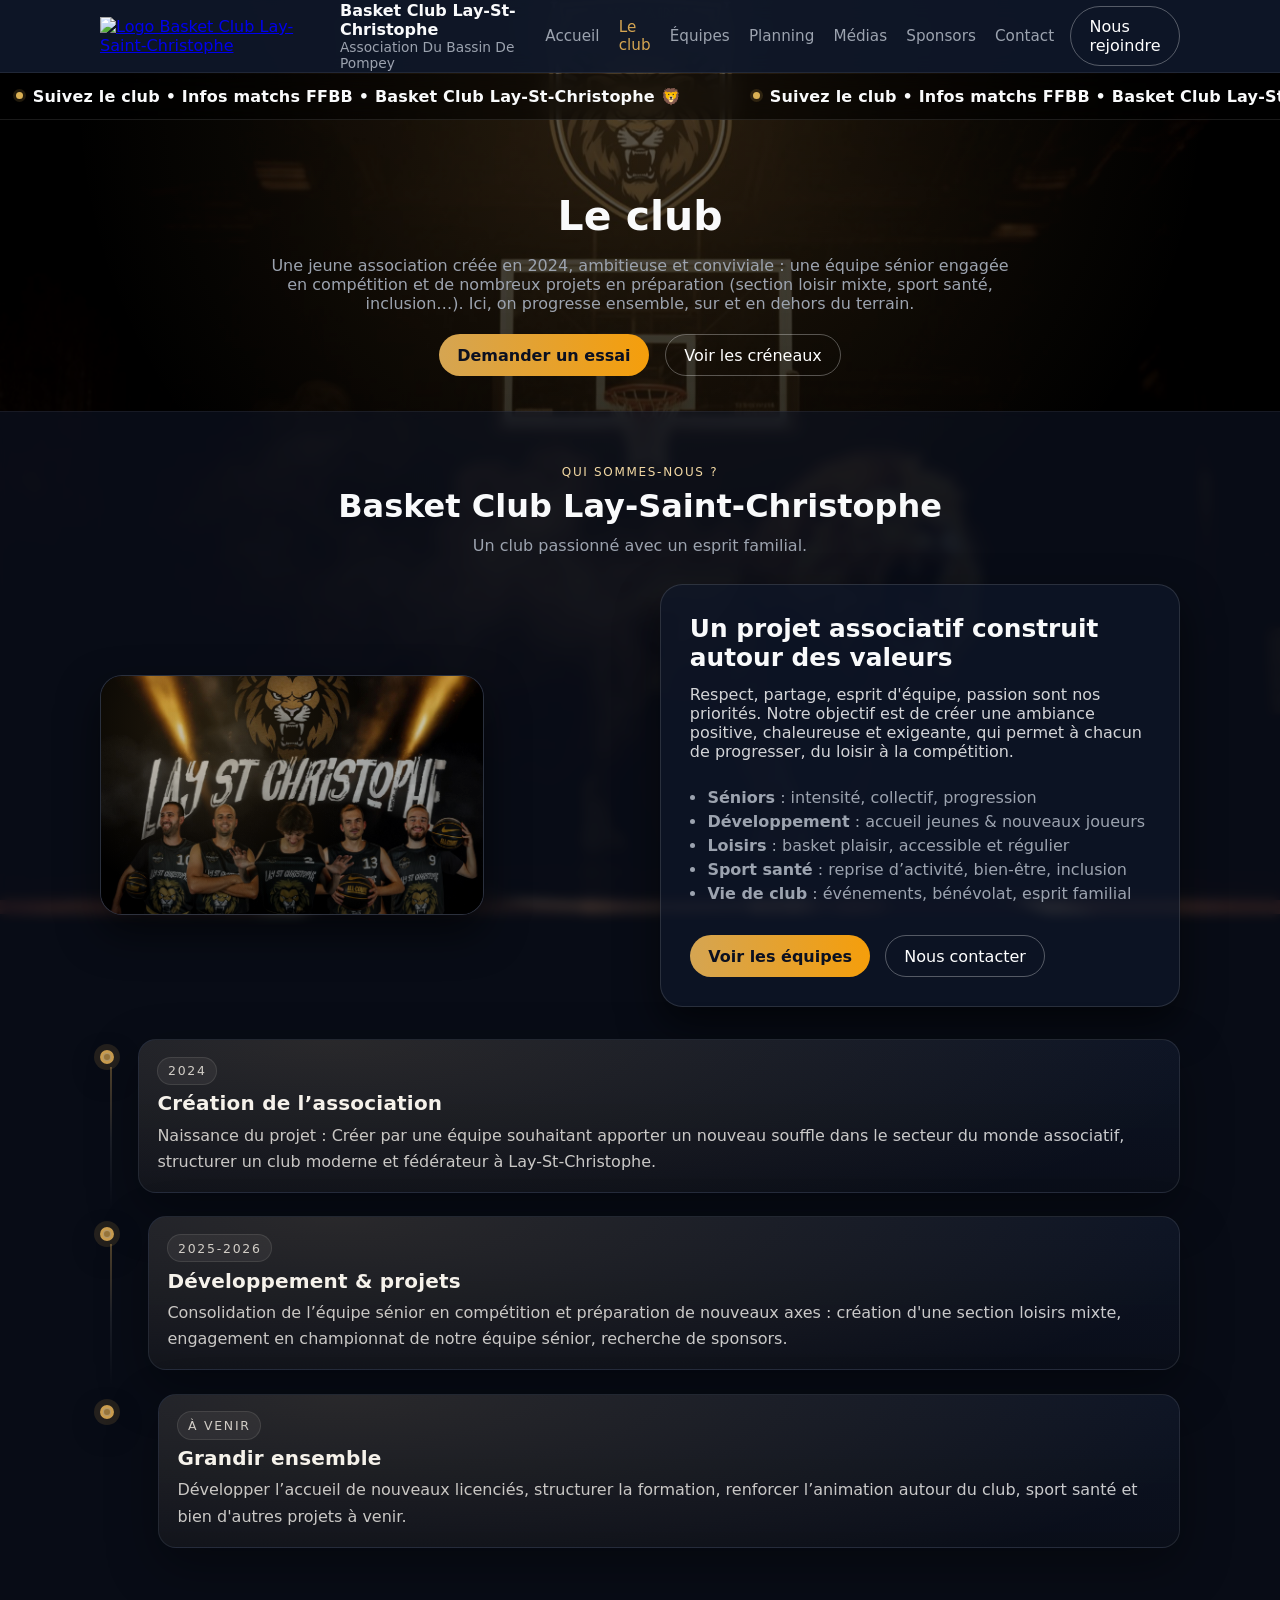
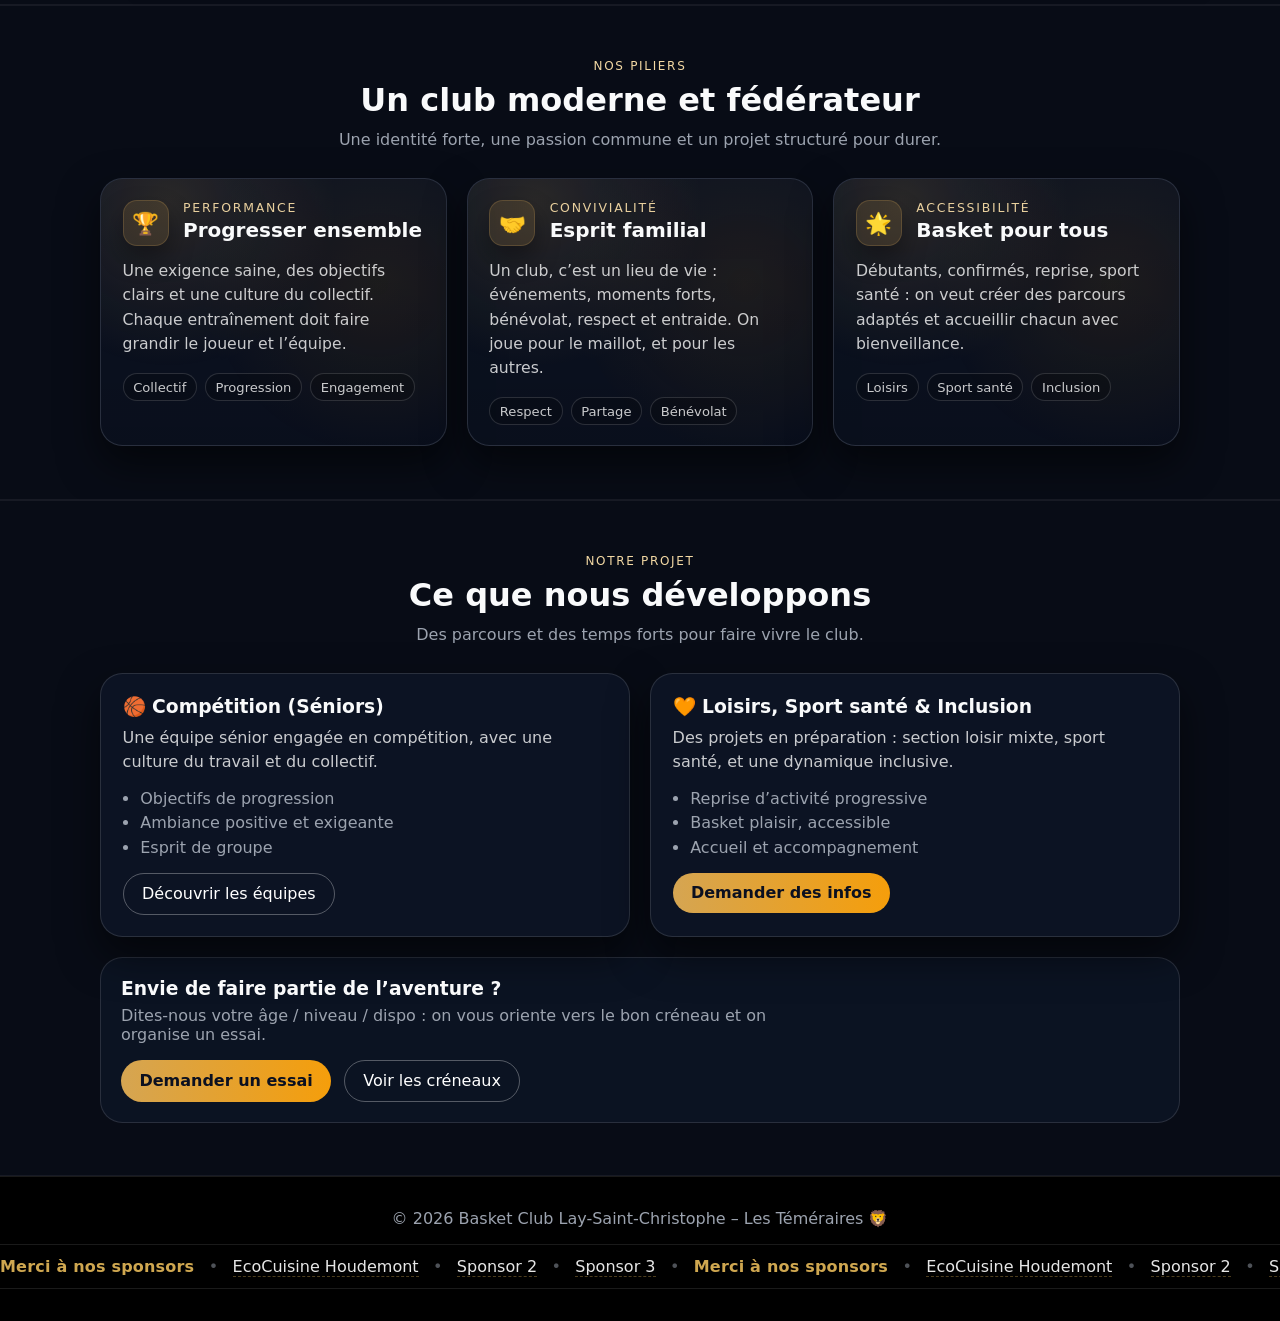
==== club.html @ 605446f1 "Update club.html" ====
<!DOCTYPE html>
<html lang="fr">
<head>
  <meta charset="UTF-8" />
  <meta name="viewport" content="width=device-width, initial-scale=1" />
  <title>Basket Club Lay-St-Christophe – Le Club</title>
  <meta name="description" content="Découvrez le Basket Club Lay-St-Christophe : histoire, valeurs, projet associatif, sport santé, loisirs et vie du club." />

  <link rel="stylesheet" href="style.css" />
  <script src="script.js" defer></script>
</head>

<body>

<header class="site-header" id="header">
  <div class="container">
    <nav class="nav" id="nav">
      <div class="nav-left">
        <a href="index.html" class="nav-logo" aria-label="Retour à l'accueil">
          <img src="images/logo lsc.png" alt="Logo Basket Club Lay-Saint-Christophe" />
        </a>

        <div class="nav-brand">
          <span class="nav-brand-title">Basket Club Lay-St-Christophe</span>
          <span class="nav-brand-subtitle">Association Du Bassin De Pompey</span>
        </div>
      </div>

      <div class="nav-links">
        <a href="index.html">Accueil</a>
        <a href="club.html" class="active">Le club</a>
        <a href="equipes.html">Équipes</a>
        <a href="planning.html">Planning</a>
        <a href="medias.html">Médias</a>
        <a href="sponsors.html">Sponsors</a>
        <a href="contact.html">Contact</a>
      </div>

      <div class="nav-cta">
        <a href="contact.html" class="btn-outline">Nous rejoindre</a>
      </div>

      <button class="nav-toggle" aria-label="Ouvrir le menu mobile" type="button" id="navToggle">
        <span></span><span></span><span></span>
      </button>
    </nav>
  </div>
</header>

<div class="ticker" id="matchTicker" aria-live="polite">
  <div class="ticker-track">
    <span class="ticker-item">Chargement du prochain match…</span>
  </div>
</div>


<main>

  <!-- HERO CLUB -->
  <section class="hero">
    <div class="container">
      <h1>Le club</h1>
      <p>
        Une jeune association créée en 2024, ambitieuse et conviviale : une équipe sénior engagée en compétition
        et de nombreux projets en préparation (section loisir mixte, sport santé, inclusion…).
        Ici, on progresse ensemble, sur et en dehors du terrain.
      </p>
      <div class="cta">
        <a href="contact.html" class="btn-primary">Demander un essai</a>
        <a href="planning.html" class="btn-outline">Voir les créneaux</a>
      </div>
    </div>
  </section>

  <!-- HISTOIRE / PRÉSENTATION -->
  <section class="section panel">
    <div class="container">
      <div class="section-header">
        <p class="kicker">Qui sommes-nous ?</p>
        <h2 class="title">Basket Club Lay-Saint-Christophe</h2>
        <p class="subtitle">Un club passionné avec un esprit familial.</p>
      </div>

      <div class="present-grid">
        <div class="card present-media">
          <img src="images/image1.jpeg" alt="Photo du club - ambiance et terrain">
        </div>

        <div class="card">
          <div class="present-content">
            <h3>Un projet associatif construit autour des valeurs</h3>
            <p>
              Respect, partage, esprit d'équipe, passion sont nos priorités.
              Notre objectif est de créer une ambiance positive, chaleureuse et exigeante,
              qui permet à chacun de progresser, du loisir à la compétition.
            </p>

            <ul class="present-list">
              <li><strong>Séniors</strong> : intensité, collectif, progression</li>
              <li><strong>Développement</strong> : accueil jeunes & nouveaux joueurs</li>
              <li><strong>Loisirs</strong> : basket plaisir, accessible et régulier</li>
              <li><strong>Sport santé</strong> : reprise d’activité, bien-être, inclusion</li>
              <li><strong>Vie de club</strong> : événements, bénévolat, esprit familial</li>
            </ul>

            <div class="present-actions">
              <a href="equipes.html" class="btn-primary">Voir les équipes</a>
              <a href="contact.html" class="btn-outline">Nous contacter</a>
            </div>
          </div>
        </div>
      </div>

      <!-- Timeline simple -->
      <div class="club-timeline">
        <div class="timeline-item">
          <div class="timeline-dot"></div>
          <div class="timeline-content">
            <p class="timeline-year">2024</p>
            <h3 class="timeline-title">Création de l’association</h3>
            <p class="timeline-text">Naissance du projet : Créer par une équipe souhaitant apporter un nouveau souffle dans le secteur du monde associatif,
			structurer un club moderne et fédérateur à Lay-St-Christophe.</p>
          </div>
        </div>

        <div class="timeline-item">
          <div class="timeline-dot"></div>
          <div class="timeline-content">
            <p class="timeline-year">2025-2026</p>
            <h3 class="timeline-title">Développement & projets</h3>
            <p class="timeline-text">
              Consolidation de l’équipe sénior en compétition et préparation de nouveaux axes :
              création d'une section loisirs mixte, engagement en championnat de notre équipe sénior, recherche de sponsors.
            </p>
          </div>
        </div>

        <div class="timeline-item">
          <div class="timeline-dot"></div>
          <div class="timeline-content">
            <p class="timeline-year">À venir</p>
            <h3 class="timeline-title">Grandir ensemble</h3>
            <p class="timeline-text">
              Développer l’accueil de nouveaux licenciés, structurer la formation, renforcer l’animation autour du club, sport santé et bien d'autres projets à venir.
            </p>
          </div>
        </div>
      </div>

    </div>
  </section>

  <!-- NOS PILIERS (cartes lisibles) -->
  <section class="section panel">
    <div class="container">
      <div class="section-header">
        <p class="kicker">Nos piliers</p>
        <h2 class="title">Un club moderne et fédérateur</h2>
        <p class="subtitle">Une identité forte, une passion commune et un projet structuré pour durer.</p>
      </div>

      <div class="feature-grid">
        <article class="feature-card">
          <div class="feature-top">
            <div class="feature-icon" aria-hidden="true">🏆</div>
            <div>
              <p class="feature-kicker">Performance</p>
              <h3 class="feature-title">Progresser ensemble</h3>
            </div>
          </div>
          <p class="feature-text">
            Une exigence saine, des objectifs clairs et une culture du collectif.
            Chaque entraînement doit faire grandir le joueur et l’équipe.
          </p>
          <div class="feature-meta">
            <span class="feature-chip">Collectif</span>
            <span class="feature-chip">Progression</span>
            <span class="feature-chip">Engagement</span>
          </div>
        </article>

        <article class="feature-card">
          <div class="feature-top">
            <div class="feature-icon" aria-hidden="true">🤝</div>
            <div>
              <p class="feature-kicker">Convivialité</p>
              <h3 class="feature-title">Esprit familial</h3>
            </div>
          </div>
          <p class="feature-text">
            Un club, c’est un lieu de vie : événements, moments forts, bénévolat,
            respect et entraide. On joue pour le maillot, et pour les autres.
          </p>
          <div class="feature-meta">
            <span class="feature-chip">Respect</span>
            <span class="feature-chip">Partage</span>
            <span class="feature-chip">Bénévolat</span>
          </div>
        </article>

        <article class="feature-card">
          <div class="feature-top">
            <div class="feature-icon" aria-hidden="true">🌟</div>
            <div>
              <p class="feature-kicker">Accessibilité</p>
              <h3 class="feature-title">Basket pour tous</h3>
            </div>
          </div>
          <p class="feature-text">
            Débutants, confirmés, reprise, sport santé : on veut créer des parcours adaptés
            et accueillir chacun avec bienveillance.
          </p>
          <div class="feature-meta">
            <span class="feature-chip">Loisirs</span>
            <span class="feature-chip">Sport santé</span>
            <span class="feature-chip">Inclusion</span>
          </div>
        </article>
      </div>
    </div>
  </section>

  <!-- NOS ACTIONS (blocs 2 colonnes, lisibles) -->
  <section class="section panel">
    <div class="container">
      <div class="section-header">
        <p class="kicker">Notre projet</p>
        <h2 class="title">Ce que nous développons</h2>
        <p class="subtitle">Des parcours et des temps forts pour faire vivre le club.</p>
      </div>

      <div class="two-col">
        <div class="card info-card">
          <h3 class="info-title">🏀 Compétition (Séniors)</h3>
          <p class="info-text">
            Une équipe sénior engagée en compétition, avec une culture du travail et du collectif.
          </p>
          <ul class="info-list">
            <li>Objectifs de progression</li>
            <li>Ambiance positive et exigeante</li>
            <li>Esprit de groupe</li>
          </ul>
          <div class="info-actions">
            <a href="equipes.html" class="btn-outline">Découvrir les équipes</a>
          </div>
        </div>

        <div class="card info-card">
          <h3 class="info-title">🧡 Loisirs, Sport santé & Inclusion</h3>
          <p class="info-text">
            Des projets en préparation : section loisir mixte, sport santé, et une dynamique inclusive.
          </p>
          <ul class="info-list">
            <li>Reprise d’activité progressive</li>
            <li>Basket plaisir, accessible</li>
            <li>Accueil et accompagnement</li>
          </ul>
          <div class="info-actions">
            <a href="contact.html" class="btn-primary">Demander des infos</a>
          </div>
        </div>
      </div>

      <div class="cta-wide">
        <div class="cta-wide-left">
          <h3 style="margin:0 0 .4rem;">Envie de faire partie de l’aventure ?</h3>
          <p style="margin:0;color:var(--muted);max-width:65ch;">
            Dites-nous votre âge / niveau / dispo : on vous oriente vers le bon créneau et on organise un essai.
          </p>
        </div>
        <div class="cta-wide-right">
          <a href="contact.html" class="btn-primary">Demander un essai</a>
          <a href="planning.html" class="btn-outline">Voir les créneaux</a>
        </div>
      </div>
    </div>
  </section>

</main>

<footer class="site-footer">
  <div class="container">
    © <span id="year"></span> Basket Club Lay-Saint-Christophe – Les Téméraires 🦁
  </div>
  <div class="footer-ticker" aria-label="Sponsors">
  <div class="footer-ticker-track">
    <span class="footer-thanks">Merci à nos sponsors</span>
    <span class="footer-sep">•</span>

    <!-- Remplace/ajoute tes sponsors -->
    <a class="footer-sponsor" href="#" target="_blank" rel="noopener">EcoCuisine Houdemont</a>
    <span class="footer-sep">•</span>
    <a class="footer-sponsor" href="#" target="_blank" rel="noopener">Sponsor 2</a>
    <span class="footer-sep">•</span>
    <a class="footer-sponsor" href="#" target="_blank" rel="noopener">Sponsor 3</a>
    <span class="footer-sep">•</span>

    <!-- Duplique le contenu (simple) pour un défilement fluide si tu veux -->
    <span class="footer-thanks">Merci à nos sponsors</span>
    <span class="footer-sep">•</span>
    <a class="footer-sponsor" href="#" target="_blank" rel="noopener">EcoCuisine Houdemont</a>
    <span class="footer-sep">•</span>
    <a class="footer-sponsor" href="#" target="_blank" rel="noopener">Sponsor 2</a>
    <span class="footer-sep">•</span>
    <a class="footer-sponsor" href="#" target="_blank" rel="noopener">Sponsor 3</a>
  </div>
</div>

</footer>

</body>
</html>
---- style.css ----
:root{
  --gold:#d5a552;
  --goldSoft:#f3d9a4;
  --accent:#f59e0b;
  --text:#f9fafb;
  --muted:#9ca3af;
  --panel: rgba(15,23,42,0.62);
  --border: rgba(255,255,255,0.12);
  --shadow: 0 28px 90px rgba(0,0,0,0.78);
}

*{box-sizing:border-box}
html, body{height:100%}
body{margin:0;font-family:system-ui;background:#000;color:var(--text)}
.container{max-width:1120px;margin:0 auto;padding:0 1.25rem}

/* ===== Fond global (toutes pages) ===== */
body::before{
  content:"";
  position:fixed; inset:0;
  background:url("images/fondecran.jpeg") center/cover no-repeat;
  z-index:-2;
  transform:scale(1.03);
  filter:saturate(1.05) contrast(1.05);
}
body::after{
  content:"";
  position:fixed; inset:0;
  z-index:-1;
  background:
    radial-gradient(circle at 50% 10%, rgba(213,165,82,0.14), transparent 55%),
    linear-gradient(to bottom, rgba(0,0,0,0.70), rgba(0,0,0,0.92));
}
main, header, footer{position:relative; z-index:1}

/* ===== Header / Nav ===== */
.site-header{
  position:sticky; top:0; z-index:50;
  background:rgba(15,23,42,0.92);
  border-bottom:1px solid rgba(255,255,255,0.08);
  backdrop-filter: blur(10px);
}
.site-header.is-scrolled{border-bottom-color:rgba(213,165,82,0.25)}
.nav{display:flex;justify-content:space-between;align-items:center;height:4.5rem;gap:1rem}
.nav-left{display:flex;align-items:center;gap:.9rem}
.nav-logo img{max-height:82px;display:block}
.nav-brand{display:flex;flex-direction:column}
.nav-brand-title{font-weight:850;font-size:1rem;text-transform:none}
.nav-brand-subtitle{font-size:.86rem;color:var(--muted)}
.nav-links{display:flex;gap:1.2rem;align-items:center}
.nav-links a{color:var(--muted);text-decoration:none;font-size:.95rem}
.nav-links a:hover,.nav-links a.active{color:var(--gold)}
.nav-cta{display:flex;gap:.75rem;align-items:center}
.btn-primary{
  background:linear-gradient(90deg,var(--gold),var(--accent));
  padding:.65rem 1.15rem;border-radius:999px;color:#0b1020;
  font-weight:850;border:none;cursor:pointer;text-decoration:none;
  transition:transform .15s ease, filter .15s ease;
  display:inline-flex;align-items:center;justify-content:center;
}
.btn-primary:hover{transform:translateY(-2px);filter:brightness(1.02)}
.btn-outline{
  border:1px solid rgba(255,255,255,0.30);
  padding:.65rem 1.15rem;border-radius:999px;
  background:transparent;color:#fff;cursor:pointer;text-decoration:none;
  display:inline-flex;align-items:center;justify-content:center;
}
.btn-outline:hover{border-color:rgba(213,165,82,0.7)}
.nav-toggle{display:none;background:transparent;border:none;cursor:pointer}
.nav-toggle span{display:block;width:22px;height:2px;margin:4px 0;background:#fff;border-radius:999px}

/* ===== Intro splash ===== */
.splash{
  position:fixed; inset:0; z-index:9999;
  display:grid; place-items:center;
  background:rgba(0,0,0,0.85);
  opacity:1;
}
.splash.hidden{display:none}
.splash.splash-hide{animation:splashOut .6s ease forwards}
@keyframes splashOut{to{opacity:0;visibility:hidden}}

.splash-bg{
  position:absolute; inset:0; z-index:0;
  background:
    radial-gradient(circle at 50% 15%, rgba(213,165,82,0.18), transparent 55%),
    linear-gradient(to bottom, rgba(0,0,0,0.18), rgba(0,0,0,0.86)),
    url("images/fondecran.jpeg") center/cover no-repeat;
  filter:saturate(1.06) contrast(1.10);
  transform:scale(1.04);
}
#introCanvas{
  position:absolute; inset:0;
  width:100%; height:100%;
  pointer-events:none;
  z-index:1;
}
.flash{
  position:absolute; inset:0; z-index:2;
  pointer-events:none;
  opacity:0;
  background:radial-gradient(circle at 50% 55%, rgba(255,255,255,0.90), rgba(255,255,255,0) 62%);
}
.flash.on{animation:flashPop .60s ease forwards}
@keyframes flashPop{0%{opacity:0}20%{opacity:1}100%{opacity:0}}

.sound-hint{
  position:absolute; left:16px; top:16px; z-index:4;
  padding:.45rem .75rem;border-radius:999px;
  border:1px solid rgba(255,255,255,0.18);
  background:rgba(0,0,0,0.35);
  color:rgba(255,255,255,0.85);
  font-size:.85rem;
}
.splash-ui{
  position:relative; z-index:3;
  text-align:center;
  padding:2rem;
  width:min(560px,92vw);
  border-radius:1.6rem;
  background:rgba(15,23,42,0.50);
  border:1px solid rgba(255,255,255,0.14);
  box-shadow:var(--shadow);
  opacity:0; transform:translateY(10px);
  pointer-events:none;
}
.splash-ui.is-visible{
  opacity:1; transform:translateY(0);
  transition:opacity .45s ease, transform .45s ease;
  pointer-events:auto;
}
.splash-logo{
  width:min(320px,75vw); height:auto;
  filter: drop-shadow(0 18px 70px rgba(0,0,0,0.75)) drop-shadow(0 0 28px rgba(213,165,82,0.7));
  transform-origin:center;
}
.splash-ui.is-visible .splash-logo{animation:logoPulse 2.2s ease-in-out infinite}
@keyframes logoPulse{0%,100%{transform:scale(1)}50%{transform:scale(1.02)}}
.splash-tagline{
  margin-top:.9rem;
  font-size:.82rem;
  letter-spacing:.18em;
  text-transform:uppercase;
  color:var(--goldSoft);
}
.splash-btn{margin-top:1.3rem}
.splash-hint{margin-top:.9rem;font-size:.85rem;color:rgba(255,255,255,0.72)}
.splash-skip{
  position:absolute; top:16px; right:16px; z-index:4;
  border:1px solid rgba(255,255,255,0.25);
  background:rgba(0,0,0,0.35);
  color:rgba(255,255,255,0.9);
  padding:.45rem .75rem;border-radius:999px;
  cursor:pointer;
}

/* ===== Page ===== */
.hero{padding:4.6rem 0 2.2rem;text-align:center}
.hero h1{margin:0;font-weight:700;font-size:clamp(1.7rem,2.3vw,2.2rem)}
.hero p{max-width:760px;margin:1rem auto;color:var(--muted)}
.hero .cta{margin-top:1.3rem;display:flex;justify-content:center;gap:1rem;flex-wrap:wrap}

.section{padding:3.3rem 0}
.panel{
  background:rgba(15,23,42,0.54);
  border-top:1px solid rgba(255,255,255,0.06);
  border-bottom:1px solid rgba(255,255,255,0.06);
  backdrop-filter: blur(6px);
}
.section-header{text-align:center;margin-bottom:1.8rem}
.kicker{font-size:.75rem;letter-spacing:.14em;text-transform:uppercase;color:var(--goldSoft);margin:0 0 .5rem}
.title{margin:0;font-size:2rem}
.subtitle{max-width:820px;margin:.7rem auto 0;color:var(--muted)}

.present-grid{
  display:grid;
  grid-template-columns: 1.1fr .9fr;
  gap:1.5rem;
  align-items:stretch;
}
.card{
  border-radius:1.4rem;
  border:1px solid var(--border);
  background:rgba(15,23,42,0.70);
  box-shadow:0 18px 40px rgba(0,0,0,.55);
  overflow:hidden;
}
.present-media{
  position:relative;
  min-height:320px;
  overflow:hidden;
}
.present-media img{
  width:100%;
  height:100%;
  object-fit:cover;
  display:block;
  transform:scale(1.03);
  filter:contrast(1.05) saturate(1.05);
}
.present-media::after{
  content:"";
  position:absolute; inset:0;
  background:
    radial-gradient(circle at 30% 20%, rgba(213,165,82,0.18), transparent 55%),
    linear-gradient(to bottom, rgba(0,0,0,0.10), rgba(0,0,0,0.58));
  pointer-events:none;
}

/* ===== Responsive layout (tablet + mobile) ===== */
@media (max-width: 960px){
  .section{ padding: 2.6rem 0; }
  .title{ font-size: 1.75rem; }
  .subtitle{ padding: 0 0.25rem; }

  /* Présentation (photo + texte) */
  .present-grid{ grid-template-columns: 1fr; }
  .present-media{ min-height: 240px; }
  .present-content{ padding: 1.35rem; }
  .present-content h3{ font-size: 1.35rem; }

  /* Hero CTA */
  .hero .cta{ gap: .75rem; }
}

@media (max-width: 600px){
  .section{ padding: 2.2rem 0; }

  /* Photos trop grandes sur téléphone */
  .present-media{ min-height: 190px; }
  .present-media img{ transform: none; }

  /* Boutons pleine largeur si besoin */
  .present-actions a,
  .hero .cta a{
    width: 100%;
    text-align: center;
    justify-content: center;
  }
}

.present-content{padding:1.8rem;display:flex;flex-direction:column;justify-content:center;gap:.75rem}
.present-content h3{margin:0;font-size:1.55rem;line-height:1.2}
.present-content p{margin:0;color:rgba(255,255,255,0.82)}
.present-list{margin:.65rem 0 0;padding-left:1.1rem;color:var(--muted)}
.present-list li{margin:.3rem 0}
.present-actions{margin-top:1rem;display:flex;gap:.9rem;flex-wrap:wrap}

.anthem{
  display:grid;grid-template-columns:1.1fr .9fr;gap:1.5rem;
  padding:2rem;border-radius:1.5rem;
  border:1px solid var(--border);
  background:rgba(15,23,42,0.66);
}
.anthem-title{margin:0 0 .4rem}
.anthem-text{margin:0;color:var(--muted)}
.anthem-helper{margin:.35rem 0 0;color:rgba(255,255,255,0.75);font-size:.9rem}
.anthem-audio{width:100%}

/* Footer */
.site-footer{
  padding:2rem 0;
  text-align:center;
  color:var(--muted);
  border-top:1px solid rgba(255,255,255,0.10);
  background:rgba(0,0,0,0.25);
}

.present-grid{grid-template-columns:1fr}
  .anthem{grid-template-columns:1fr}
}
/* ===== Feature cards (section "club moderne") ===== */

.feature-grid{
  display:grid;
  gap:1.25rem;
  grid-template-columns: 1fr;
}

@media (min-width: 700px){
  .feature-grid{ grid-template-columns: repeat(2, minmax(0,1fr)); }
}

@media (min-width: 1020px){
  .feature-grid{ grid-template-columns: repeat(3, minmax(0,1fr)); }
}

.feature-card{
  border-radius: 1.4rem;
  border: 1px solid rgba(255,255,255,0.12);
  background: rgba(15,23,42,0.72);
  box-shadow: 0 18px 40px rgba(0,0,0,.55);
  padding: 1.35rem 1.35rem 1.25rem;
  position: relative;
  overflow: hidden;
  transform: translateY(0);
  transition: transform .18s ease, border-color .18s ease, filter .18s ease;
}

.feature-card::before{
  content:"";
  position:absolute;
  inset:-2px;
  background:
    radial-gradient(circle at 20% 10%, rgba(213,165,82,0.18), transparent 45%),
    radial-gradient(circle at 80% 40%, rgba(245,158,11,0.10), transparent 55%);
  opacity: .9;
  pointer-events:none;
}

.feature-card::after{
  content:"";
  position:absolute;
  inset:0;
  background: linear-gradient(to bottom, rgba(0,0,0,0.05), rgba(0,0,0,0.22));
  pointer-events:none;
}

.feature-card:hover{
  transform: translateY(-4px);
  border-color: rgba(213,165,82,0.35);
  filter: brightness(1.03);
}

.feature-top{
  position: relative;
  z-index: 1;
  display:flex;
  gap: .9rem;
  align-items:flex-start;
  margin-bottom: .8rem;
}

.feature-icon{
  width: 46px;
  height: 46px;
  border-radius: 14px;
  display:grid;
  place-items:center;
  font-size: 1.35rem;
  background: rgba(213,165,82,0.14);
  border: 1px solid rgba(213,165,82,0.22);
  box-shadow: 0 12px 24px rgba(0,0,0,0.35);
  flex: 0 0 auto;
}

.feature-kicker{
  margin:0 0 .2rem;
  font-size: .78rem;
  letter-spacing: .14em;
  text-transform: uppercase;
  color: rgba(243,217,164,0.95);
}

.feature-title{
  margin:0;
  font-size: 1.25rem;
  line-height: 1.2;
}

.feature-text{
  position: relative;
  z-index: 1;
  margin: 0;
  color: rgba(255,255,255,0.78);
  line-height: 1.55;
  font-size: 0.98rem;
}

.feature-meta{
  position: relative;
  z-index: 1;
  display:flex;
  flex-wrap: wrap;
  gap: .5rem;
  margin-top: 1.05rem;
}

.feature-chip{
  font-size: .82rem;
  color: rgba(255,255,255,0.78);
  padding: .35rem .6rem;
  border-radius: 999px;
  border: 1px solid rgba(255,255,255,0.14);
  background: rgba(0,0,0,0.18);
}
/* ===== Grille "Nos piliers" (si pas déjà présent) ===== */
.feature-grid{
  display:grid;
  gap:1.25rem;
  grid-template-columns: 1fr;
}
@media (min-width:700px){
  .feature-grid{ grid-template-columns: repeat(2, minmax(0,1fr)); }
}
@media (min-width:1020px){
  .feature-grid{ grid-template-columns: repeat(3, minmax(0,1fr)); }
}
.feature-card{
  border-radius: 1.4rem;
  border: 1px solid rgba(255,255,255,0.12);
  background: rgba(15,23,42,0.72);
  box-shadow: 0 18px 40px rgba(0,0,0,.55);
  padding: 1.35rem 1.35rem 1.25rem;
  position: relative;
  overflow: hidden;
  transform: translateY(0);
  transition: transform .18s ease, border-color .18s ease, filter .18s ease;
}
.feature-card::before{
  content:"";
  position:absolute;
  inset:-2px;
  background:
    radial-gradient(circle at 20% 10%, rgba(213,165,82,0.18), transparent 45%),
    radial-gradient(circle at 80% 40%, rgba(245,158,11,0.10), transparent 55%);
  opacity: .9;
  pointer-events:none;
}
.feature-card::after{
  content:"";
  position:absolute;
  inset:0;
  background: linear-gradient(to bottom, rgba(0,0,0,0.05), rgba(0,0,0,0.22));
  pointer-events:none;
}
.feature-card:hover{
  transform: translateY(-4px);
  border-color: rgba(213,165,82,0.35);
  filter: brightness(1.03);
}
.feature-top{ position:relative; z-index:1; display:flex; gap:.9rem; align-items:flex-start; margin-bottom:.8rem; }
.feature-icon{
  width:46px; height:46px; border-radius:14px; display:grid; place-items:center;
  font-size:1.35rem;
  background: rgba(213,165,82,0.14);
  border: 1px solid rgba(213,165,82,0.22);
  box-shadow: 0 12px 24px rgba(0,0,0,0.35);
  flex:0 0 auto;
}
.feature-kicker{
  margin:0 0 .2rem;
  font-size:.78rem;
  letter-spacing:.14em;
  text-transform:uppercase;
  color: rgba(243,217,164,0.95);
}
.feature-title{ margin:0; font-size:1.25rem; line-height:1.2; }
.feature-text{ position:relative; z-index:1; margin:0; color: rgba(255,255,255,0.78); line-height:1.55; font-size:.98rem; }
.feature-meta{ position:relative; z-index:1; display:flex; flex-wrap:wrap; gap:.5rem; margin-top:1.05rem; }
.feature-chip{
  font-size:.82rem;
  color: rgba(255,255,255,0.78);
  padding:.35rem .6rem;
  border-radius:999px;
  border:1px solid rgba(255,255,255,0.14);
  background: rgba(0,0,0,0.18);
}

/* ===== Timeline ===== */
.club-timeline{
  margin-top:1.75rem;
  display:grid;
  gap:1rem;
}
.timeline-item{
  display:grid;
  grid-template-columns: 16px 1fr;
  gap:1rem;
  align-items:flex-start;
}
.timeline-dot{
  width:12px; height:12px; border-radius:50%;
  margin-top:.55rem;
  background: rgba(213,165,82,0.95);
  box-shadow: 0 0 0 6px rgba(213,165,82,0.14);
}
.timeline-content{
  border-radius:1.2rem;
  border:1px solid rgba(255,255,255,0.10);
  background: rgba(15,23,42,0.62);
  padding:1rem 1.1rem;
}
.timeline-year{
  margin:0;
  font-size:.78rem;
  letter-spacing:.14em;
  text-transform:uppercase;
  color: rgba(243,217,164,0.95);
}
.timeline-title{ margin:.25rem 0 .35rem; font-size:1.2rem; }
.timeline-text{ margin:0; color: rgba(255,255,255,0.76); line-height:1.55; }

/* ===== Two columns "Notre projet" ===== */
.two-col{
  display:grid;
  gap:1.25rem;
  grid-template-columns: 1fr;
}
@media (min-width:980px){
  .two-col{ grid-template-columns: repeat(2, minmax(0,1fr)); }
}
.info-card{ padding:1.35rem; }
.info-title{ margin:0 0 .5rem; }
.info-text{ margin:0; color: rgba(255,255,255,0.78); line-height:1.55; }
.info-list{ margin:.85rem 0 0; padding-left:1.1rem; color: var(--muted); }
.info-list li{ margin:.35rem 0; }
.info-actions{ margin-top:1rem; display:flex; gap:.8rem; flex-wrap:wrap; }

/* ===== CTA wide ===== */
.cta-wide{
  margin-top:1.25rem;
  border-radius:1.4rem;
  border:1px solid rgba(255,255,255,0.12);
  background: rgba(15,23,42,0.66);
  padding:1.25rem 1.25rem;
  display:flex;
  gap:1rem;
  align-items:center;
  justify-content:space-between;
  flex-wrap:wrap;
}
.cta-wide-right{ display:flex; gap:.8rem; flex-wrap:wrap; }
/* ===== Équipes ===== */
.team-grid{
  display:grid;
  gap:1rem;
  grid-template-columns: 1fr;
}
@media (min-width:740px){
  .team-grid{ grid-template-columns: repeat(2, minmax(0,1fr)); }
}
@media (min-width:1050px){
  .team-grid{ grid-template-columns: repeat(4, minmax(0,1fr)); }
}
.team-card{
  width:100%;
  text-align:left;
  cursor:pointer;
  border-radius:1.4rem;
  border:1px solid rgba(255,255,255,0.12);
  background: rgba(15,23,42,0.72);
  box-shadow: 0 18px 40px rgba(0,0,0,.55);
  padding:1.1rem 1.15rem;
  display:flex;
  gap:.9rem;
  align-items:flex-start;
  transition: transform .18s ease, border-color .18s ease, filter .18s ease;
  position:relative;
  overflow:hidden;
}
.team-card::before{
  content:"";
  position:absolute;
  inset:-2px;
  background:
    radial-gradient(circle at 15% 0%, rgba(213,165,82,0.16), transparent 45%),
    radial-gradient(circle at 80% 55%, rgba(245,158,11,0.10), transparent 58%);
  opacity:.9;
  pointer-events:none;
}
.team-card:hover{
  transform: translateY(-3px);
  border-color: rgba(213,165,82,0.35);
  filter: brightness(1.03);
}
.team-card.is-active{
  border-color: rgba(213,165,82,0.55);
  box-shadow: 0 20px 55px rgba(0,0,0,.62);
}
.team-badge{
  width:46px; height:46px; border-radius:14px;
  display:grid; place-items:center;
  background: rgba(213,165,82,0.14);
  border: 1px solid rgba(213,165,82,0.22);
  flex:0 0 auto;
  font-size:1.35rem;
}
.team-kicker{
  margin:0 0 .2rem;
  font-size:.78rem;
  letter-spacing:.14em;
  text-transform:uppercase;
  color: rgba(243,217,164,0.95);
}
.team-title{ margin:0; font-size:1.15rem; }
.team-text{ margin:.35rem 0 0; color: rgba(255,255,255,0.75); font-size:.95rem; }

/* ===== Résultats ===== */
.results-layout{
  display:grid;
  gap:1.25rem;
  grid-template-columns: 1fr;
}
@media (min-width:1000px){
  .results-layout{ grid-template-columns: 0.95fr 1.05fr; align-items:start; }
}
.results-card{ padding:1.25rem; }
.results-head{
  display:flex;
  align-items:center;
  justify-content:space-between;
  gap:1rem;
  margin-bottom: .9rem;
}
.results-title{ margin:0; font-size:1.2rem; }
.results-pill{
  font-size:.82rem;
  padding:.35rem .65rem;
  border-radius:999px;
  border:1px solid rgba(255,255,255,0.14);
  background: rgba(0,0,0,0.18);
  color: rgba(255,255,255,0.82);
}
.results-actions{ margin-top:1rem; display:flex; gap:.8rem; flex-wrap:wrap; }

.table-wrap{ overflow:auto; border-radius:1rem; border:1px solid rgba(255,255,255,0.10); }
.results-table{
  width:100%;
  border-collapse:collapse;
  min-width:560px;
  background: rgba(0,0,0,0.10);
}
.results-table th,
.results-table td{
  padding:.85rem .9rem;
  border-bottom:1px solid rgba(255,255,255,0.10);
  color: rgba(255,255,255,0.86);
  text-align:left;
  vertical-align:top;
  font-size:.95rem;
}
.results-table th{
  color: rgba(243,217,164,0.95);
  text-transform: uppercase;
  letter-spacing:.12em;
  font-size:.78rem;
}
.results-table tr:last-child td{ border-bottom:none; }
.muted{ color: var(--muted); }
.card-sub{
  margin-top: 1rem;
  padding: .9rem 1rem;
  border-radius: 1rem;
  border: 1px solid rgba(255,255,255,0.10);
  background: rgba(0,0,0,0.15);
}
/* ===== Résultats (Équipe) ===== */
.results-layout{
  display:grid;
  gap:1.25rem;
  grid-template-columns: 1fr;
}
@media (min-width:1000px){
  .results-layout{ grid-template-columns: 0.95fr 1.05fr; align-items:start; }
}
.results-card{ padding:1.25rem; }
.results-head{
  display:flex;
  align-items:center;
  justify-content:space-between;
  gap:1rem;
  margin-bottom:.9rem;
}
.results-title{ margin:0; font-size:1.2rem; }
.results-pill{
  font-size:.82rem;
  padding:.35rem .65rem;
  border-radius:999px;
  border:1px solid rgba(255,255,255,0.14);
  background: rgba(0,0,0,0.18);
  color: rgba(255,255,255,0.82);
}
.results-actions{ margin-top:1rem; display:flex; gap:.8rem; flex-wrap:wrap; }

.table-wrap{ overflow:auto; border-radius:1rem; border:1px solid rgba(255,255,255,0.10); }
.results-table{
  width:100%;
  border-collapse:collapse;
  min-width:680px;
  background: rgba(0,0,0,0.10);
}
.results-table th,
.results-table td{
  padding:.85rem .9rem;
  border-bottom:1px solid rgba(255,255,255,0.10);
  color: rgba(255,255,255,0.86);
  text-align:left;
  vertical-align:top;
  font-size:.95rem;
}
.results-table th{
  color: rgba(243,217,164,0.95);
  text-transform: uppercase;
  letter-spacing:.12em;
  font-size:.78rem;
}
.results-table tr:last-child td{ border-bottom:none; }

.match-card{
  border-radius:1rem;
  border:1px solid rgba(255,255,255,0.10);
  background: rgba(0,0,0,0.14);
  padding:1rem;
}
.match-row{
  display:flex;
  justify-content:space-between;
  gap:1rem;
  flex-wrap:wrap;
  margin:.2rem 0;
}
.match-round{ color: rgba(243,217,164,0.95); letter-spacing:.12em; text-transform:uppercase; font-size:.82rem; }
.match-date{ color: rgba(255,255,255,0.85); }
.match-where{ color: rgba(255,255,255,0.75); }
.match-vs{ font-weight:700; }
.match-score{
  margin-top:.3rem;
  padding:.35rem .6rem;
  border-radius:999px;
  border:1px solid rgba(255,255,255,0.14);
  background: rgba(0,0,0,0.18);
  display:inline-block;
}

.card-sub{
  padding:.9rem 1rem;
  border-radius: 1rem;
  border: 1px solid rgba(255,255,255,0.10);
  background: rgba(0,0,0,0.15);
}
/* ===== FFBB embed ===== */
.ffbb-embed{
  border-radius: 1rem;
  border: 1px solid rgba(255,255,255,0.10);
  overflow: hidden;
  background: rgba(0,0,0,0.12);
  min-height: 720px; /* ajuste si besoin */
}

.ffbb-embed iframe{
  width: 100%;
  height: 720px; /* ajuste si besoin */
  border: 0;
  display: block;
}

@media (max-width: 600px){
  .ffbb-embed{ min-height: 820px; }
  .ffbb-embed iframe{ height: 820px; }
}
/* --- ÉQUIPES : styles premium résultats --- */
.results-table tr {
  transition: transform .15s ease, background .15s ease, border-color .15s ease;
}

.results-table tr.row-played td {
  background: rgba(255,255,255,.02);
}

.results-table tr.row-upcoming td {
  background: rgba(255,255,255,.01);
}

.results-table tr:hover td {
  background: rgba(255,255,255,.04);
}

.badge-status {
  display: inline-flex;
  align-items: center;
  gap: .45rem;
  padding: .35rem .6rem;
  border-radius: 999px;
  font-weight: 600;
  font-size: .85rem;
  border: 1px solid rgba(255,255,255,.12);
  background: rgba(0,0,0,.25);
}

.badge-status .dot {
  width: .5rem;
  height: .5rem;
  border-radius: 50%;
  background: currentColor;
  opacity: .9;
}

.badge-upcoming {
  color: rgba(255,255,255,.85);
  border-color: rgba(255,255,255,.14);
}

.badge-played {
  color: rgba(218, 176, 84, .95); /* doré */
  border-color: rgba(218, 176, 84, .35);
  background: rgba(218, 176, 84, .08);
}

.score-win {
  font-weight: 700;
}

.score-loss {
  opacity: .85;
}

.next-match .match-card {
  border: 1px solid rgba(255,255,255,.12);
  background: radial-gradient(1200px 600px at 10% 0%, rgba(218,176,84,.10), rgba(0,0,0,.25));
  box-shadow: 0 14px 40px rgba(0,0,0,.35);
}
/* --- MATCHS PREMIUM : joué / futur --- */

.results-table tr {
  transition: background .2s ease;
}

.results-table tr.row-played td {
  background: rgba(255,255,255,.03);
}

.results-table tr.row-upcoming td {
  background: rgba(255,255,255,.01);
}

.results-table tr:hover td {
  background: rgba(255,255,255,.06);
}

/* Badge statut */
.badge-status {
  display: inline-flex;
  align-items: center;
  gap: .4rem;
  padding: .25rem .55rem;
  border-radius: 999px;
  font-weight: 600;
  font-size: .82rem;
  border: 1px solid rgba(255,255,255,.15);
}

.badge-status .dot {
  width: .45rem;
  height: .45rem;
  border-radius: 50%;
  background: currentColor;
}

/* Match futur */
.badge-upcoming {
  color: rgba(255,255,255,.8);
  background: rgba(255,255,255,.05);
}

/* Match joué */
.badge-played {
  color: rgba(218,176,84,.95);
  border-color: rgba(218,176,84,.35);
  background: rgba(218,176,84,.08);
}

/* Score gagné / perdu */
.score-win {
  font-weight: 700;
  color: rgba(218,176,84,1);
}

.score-loss {
  opacity: .75;
}
/* ====== ÉQUIPES : tableau full width + responsive premium ====== */

/* Le tableau prend toute la largeur et répartit bien les colonnes */
.results-table {
  width: 100%;
  table-layout: fixed; /* IMPORTANT : évite les colonnes trop larges */
}

/* Tailles de colonnes (desktop) */
.results-table th:nth-child(1),
.results-table td:nth-child(1) { width: 56px; }   /* J */
.results-table th:nth-child(2),
.results-table td:nth-child(2) { width: 140px; }  /* Date */
.results-table th:nth-child(3),
.results-table td:nth-child(3) { width: 60px; }   /* D/E */
.results-table th:nth-child(5),
.results-table td:nth-child(5) { width: 110px; }  /* Score */

/* Colonne adversaire = prend le reste */
.results-table th:nth-child(4),
.results-table td:nth-child(4) { width: auto; }

/* Empêche le texte de déborder */
.results-table th,
.results-table td {
  overflow: hidden;
  text-overflow: ellipsis;
  white-space: nowrap;
}

/* Adversaire : autorise un peu plus de place visuelle */
.results-table td:nth-child(4) span {
  display: inline-block;
  max-width: 100%;
}

/* Badge : évite qu'il prenne trop de place */
.results-table td:nth-child(4) .badge-status {
  flex-shrink: 0;
  margin-left: .4rem;
}

/* --- Responsive mobile : on remplace le tableau par des cartes (zéro scroll) --- */
@media (max-width: 780px) {
  .results-table thead { display: none; }
  .results-table, .results-table tbody, .results-table tr, .results-table td {
    display: block;
    width: 100%;
  }

  .results-table tr {
    margin: .75rem 0;
    border: 1px solid rgba(255,255,255,.10);
    border-radius: 16px;
    overflow: hidden;
    background: rgba(255,255,255,.02);
  }

  .results-table td {
    white-space: normal;      /* ✅ sur mobile on affiche tout */
    overflow: visible;
    text-overflow: unset;
    padding: .65rem .9rem;
    border: none;
  }

  /* Ligne 1 : J + statut */
  .results-table td:nth-child(1) {
    font-weight: 700;
    display: flex;
    align-items: center;
    justify-content: space-between;
    gap: .7rem;
    background: rgba(0,0,0,.22);
  }

  /* Date + D/E sur une ligne */
  .results-table td:nth-child(2),
  .results-table td:nth-child(3) {
    display: inline-block;
    width: auto;
    padding-top: .4rem;
    padding-bottom: .2rem;
    opacity: .9;
  }

  /* Adversaire en grand */
  .results-table td:nth-child(4) {
    font-size: 1.02rem;
    font-weight: 650;
    padding-top: .35rem;
    padding-bottom: .35rem;
  }

  /* Score */
  .results-table td:nth-child(5) {
    padding-top: .35rem;
    padding-bottom: .8rem;
    opacity: .95;
  }

  /* Cache le badge dans la colonne adversaire (il sera dans la ligne 1) */
  .results-table td:nth-child(4) .badge-status {
    display: none;
  }
}
/* ===== ÉQUIPES : layout calendrier pleine largeur + scroll vertical ===== */

.results-layout-stack{
  display: grid;
  gap: 1.2rem;
}

/* Ligne du haut : Matchs clés en 2 colonnes sur desktop */
.results-grid-top{
  display: grid;
  grid-template-columns: 1fr 1fr;
  gap: 1.2rem;
}

/* Ligne full width */
.results-grid-full{
  width: 100%;
}

/* Sur mobile : 1 colonne */
@media (max-width: 900px){
  .results-grid-top{ grid-template-columns: 1fr; }
}

/* Table pleine largeur dans sa card */
.results-grid-full .results-table{
  width: 100%;
  table-layout: fixed;
}

/* Scroll vertical : ~6 lignes visibles */
.results-grid-full .table-wrap{
  max-height: 360px;          /* ajuste 340–420 selon ton rendu */
  overflow-y: auto;
  overflow-x: hidden;
  padding-right: .2rem;       /* évite que la scrollbar mange le contenu */
}

/* Header sticky pendant scroll */
.results-grid-full .results-table thead th{
  position: sticky;
  top: 0;
  z-index: 2;
  background: rgba(10,10,10,.95); /* s’adapte à ton thème sombre */
  backdrop-filter: blur(8px);
}

/* Colonnes optimisées : pas de scroll horizontal */
.results-grid-full .results-table th,
.results-grid-full .results-table td{
  overflow: hidden;
  text-overflow: ellipsis;
  white-space: nowrap;
}

.results-grid-full .results-table th:nth-child(1),
.results-grid-full .results-table td:nth-child(1){ width: 56px; }   /* J */
.results-grid-full .results-table th:nth-child(2),
.results-grid-full .results-table td:nth-child(2){ width: 150px; }  /* Date */
.results-grid-full .results-table th:nth-child(3),
.results-grid-full .results-table td:nth-child(3){ width: 60px; }   /* D/E */
.results-grid-full .results-table th:nth-child(5),
.results-grid-full .results-table td:nth-child(5){ width: 120px; }  /* Score */

/* L’adversaire prend le reste */
.results-grid-full .results-table th:nth-child(4),
.results-grid-full .results-table td:nth-child(4){ width: auto; }
/* ===== Bandeau défilant : prochain match ===== */
.ticker{
  position: sticky;
  top: 74px; /* ajuste selon la hauteur de ton header fixe */
  z-index: 50;
  border-bottom: 1px solid rgba(255,255,255,.10);
  background: rgba(0,0,0,.55);
  backdrop-filter: blur(10px);
  overflow: hidden;
}

.ticker-track{
  display: inline-flex;
  gap: 2.5rem;
  padding: .55rem 0;
  white-space: nowrap;
  will-change: transform;
  animation: tickerMove 22s linear infinite;
}

.ticker-item{
  display: inline-flex;
  align-items: center;
  gap: .6rem;
  padding-left: 1rem;
  padding-right: 1rem;
  font-weight: 650;
  letter-spacing: .2px;
}

/* petit point doré */
.ticker-item::before{
  content:"";
  width: .45rem;
  height: .45rem;
  border-radius: 50%;
  background: rgba(218,176,84,1);
  box-shadow: 0 0 0 3px rgba(218,176,84,.15);
}

@keyframes tickerMove{
  from { transform: translateX(0); }
  to   { transform: translateX(-50%); }
}

/* accessibilité : si l'utilisateur préfère réduire les animations */
@media (prefers-reduced-motion: reduce){
  .ticker-track{ animation: none; }
}
/* ===== Footer ticker sponsors ===== */
.footer-ticker{
  margin-top: 1rem;
  border-top: 1px solid rgba(255,255,255,.10);
  border-bottom: 1px solid rgba(255,255,255,.10);
  background: rgba(0,0,0,.35);
  overflow: hidden;
}

.footer-ticker-track{
  display: inline-flex;
  align-items: center;
  gap: .9rem;
  padding: .7rem 0;
  white-space: nowrap;
  animation: footerTickerMove 26s linear infinite;
}

.footer-thanks{
  font-weight: 800;
  letter-spacing: .2px;
  color: rgba(218,176,84,.95);
}

.footer-sep{
  opacity: .5;
}

.footer-sponsor{
  color: rgba(255,255,255,.9);
  text-decoration: none;
  border-bottom: 1px dashed rgba(218,176,84,.35);
}
.footer-sponsor:hover{
  border-bottom-color: rgba(218,176,84,.8);
}

@keyframes footerTickerMove{
  from { transform: translateX(0); }
  to   { transform: translateX(-50%); }
}

@media (prefers-reduced-motion: reduce){
  .footer-ticker-track{ animation: none; }
}
/* =========================
   PATCH TICKER (texte coupé)
   => n'impacte pas le reste du site
   ========================= */

.ticker{
  /* garde ton sticky/top/etc. mais évite le “cropping” */
  min-height: 44px;
  display: flex;
  align-items: center;
  overflow: hidden;
}

.ticker-track{
  display: inline-flex;
  align-items: center;   /* important */
  padding: .65rem 0;     /* un peu plus d'air */
}

.ticker-item{
  display: inline-flex;
  align-items: center;
  line-height: 1.2;      /* évite le texte coupé */
  padding-top: .15rem;   /* micro-ajustement vertical */
  padding-bottom: .15rem;
}

.ticker-item::before{
  /* évite que le point décale/coupe la ligne */
  transform: translateY(-1px);
}
/* =========================
   ÉQUIPES – BLOCS ULTRA PREMIUM (PATCH)
   => à coller tout en bas
   ========================= */

.ultra-grid{
  display:grid;
  grid-template-columns: 1fr 1fr;
  gap: 1.25rem;
  align-items: stretch;
}

@media (max-width: 980px){
  .ultra-grid{ grid-template-columns: 1fr; }
}

.ultra-card{
  position: relative;
  border-radius: 1.4rem;
  overflow: hidden;
  border: 1px solid rgba(255,255,255,0.12);
  background: rgba(15,23,42,0.72);
  box-shadow: 0 18px 40px rgba(0,0,0,.55);
}

.ultra-card::before{
  content:"";
  position:absolute;
  inset:-2px;
  pointer-events:none;
  opacity:.9;
  background:
    radial-gradient(circle at 18% 12%, rgba(213,165,82,0.18), transparent 48%),
    radial-gradient(circle at 85% 55%, rgba(245,158,11,0.10), transparent 58%);
}

.ultra-card::after{
  content:"";
  position:absolute;
  inset:0;
  pointer-events:none;
  background: linear-gradient(to bottom, rgba(0,0,0,0.06), rgba(0,0,0,0.22));
}

.ultra-head{
  position: relative;
  z-index: 1;
  padding: 1.15rem 1.2rem 0.9rem;
  display:flex;
  align-items:flex-start;
  justify-content:space-between;
  gap:1rem;
  border-bottom: 1px solid rgba(255,255,255,0.08);
}

.ultra-kicker{
  margin:0 0 .25rem;
  font-size:.75rem;
  letter-spacing:.14em;
  text-transform:uppercase;
  color: rgba(243,217,164,0.95);
}

.ultra-title{
  margin:0;
  font-size:1.25rem;
}

.ultra-pill{
  display:inline-flex;
  align-items:center;
  padding:.35rem .65rem;
  border-radius:999px;
  border:1px solid rgba(255,255,255,0.14);
  background: rgba(0,0,0,0.18);
  color: rgba(255,255,255,0.85);
  font-weight:650;
  font-size:.85rem;
}

.ultra-pill--ghost{
  background: rgba(255,255,255,0.04);
}

.ultra-body{
  position: relative;
  z-index: 1;
  padding: 1.05rem 1.2rem 1.2rem;
}

.ultra-match{
  border-radius: 1rem;
  border: 1px solid rgba(255,255,255,0.12);
  background: radial-gradient(1200px 600px at 10% 0%, rgba(213,165,82,0.10), rgba(0,0,0,0.20));
  box-shadow: 0 14px 40px rgba(0,0,0,.35);
}

.ultra-card--next .ultra-match{
  background: radial-gradient(1200px 600px at 10% 0%, rgba(245,158,11,0.12), rgba(0,0,0,0.22));
}

.ultra-actions{
  margin-top: 1rem;
  display:flex;
  gap:.8rem;
  flex-wrap:wrap;
}

/* petit liseré doré premium */
.ultra-card--next{
  border-color: rgba(245,158,11,0.22);
}
.ultra-card--next .ultra-head{
  border-bottom-color: rgba(245,158,11,0.14);
}

.ultra-card--last{
  border-color: rgba(213,165,82,0.22);
}
.ultra-card--last .ultra-head{
  border-bottom-color: rgba(213,165,82,0.14);
}
/* =========================
   CALENDRIER ÉQUIPES : 5 LIGNES MAX
   ========================= */

/* Hauteur d'une ligne ≈ 56px (padding inclus)
   5 lignes = 5 × 56 = 280px
   + header sticky ≈ 52px
   Total ≈ 332px
*/

.table-wrap-scroll{
  max-height: 332px !important;   /* ✅ exactement ~5 matchs visibles */
  overflow-y: auto !important;
  overflow-x: hidden !important;
}
/* =========================
   PLANNING – PATCH PREMIUM
   ========================= */

.planning-cards{
  display:grid;
  gap:1.1rem;
  grid-template-columns: 1fr;
}
@media (min-width: 820px){
  .planning-cards{ grid-template-columns: repeat(3, minmax(0,1fr)); }
}

.planning-card{
  padding: 1.2rem 1.25rem;
}
.planning-card-top{
  display:flex;
  gap:.9rem;
  align-items:flex-start;
  margin-bottom:.7rem;
}
.planning-icon{
  width:46px; height:46px;
  border-radius:14px;
  display:grid;
  place-items:center;
  background: rgba(213,165,82,0.14);
  border: 1px solid rgba(213,165,82,0.22);
  flex:0 0 auto;
  font-size: 1.25rem;
}
.planning-kicker{
  margin:0 0 .2rem;
  font-size:.78rem;
  letter-spacing:.14em;
  text-transform:uppercase;
  color: rgba(243,217,164,0.95);
}
.planning-title{
  margin:0;
  font-size: 1.18rem;
}
.planning-text{
  margin:0;
  color: rgba(255,255,255,0.78);
  line-height:1.55;
}

/* Slots premium */
.planning-slot{
  border-radius: 1rem;
  border: 1px solid rgba(255,255,255,0.10);
  background: rgba(0,0,0,0.14);
  padding: .95rem 1rem;
}
.planning-slot-line{
  display:flex;
  align-items:center;
  justify-content:space-between;
  gap:1rem;
  flex-wrap:wrap;
}
.planning-day{
  font-weight: 800;
  letter-spacing:.08em;
  text-transform: uppercase;
  color: rgba(243,217,164,0.95);
}
.planning-time{
  font-weight: 650;
  color: rgba(255,255,255,0.88);
}
.planning-slot-sub{
  margin-top:.35rem;
  color: rgba(255,255,255,0.72);
}

/* Mini liste ouverture */
.planning-mini{
  border-radius: 1rem;
  border: 1px solid rgba(255,255,255,0.10);
  background: rgba(0,0,0,0.14);
  padding: .85rem 1rem;
}
.planning-mini-row{
  display:flex;
  align-items:center;
  justify-content:space-between;
  gap:1rem;
  padding: .5rem 0;
  border-bottom: 1px solid rgba(255,255,255,0.08);
}
.planning-mini-row:last-child{ border-bottom:none; }
.planning-mini-tag{
  display:inline-flex;
  align-items:center;
  padding:.25rem .6rem;
  border-radius:999px;
  border:1px solid rgba(255,255,255,0.14);
  background: rgba(0,0,0,0.18);
  color: rgba(255,255,255,0.85);
  font-weight:650;
  font-size:.85rem;
}

/* Table planning */
.planning-table-wrap{
  border-radius: 1rem;
}
.planning-table{
  min-width: 820px; /* garde le style “tableau pro” */
}
/* =========================
   PLANNING – PATCH ULTRA PREMIUM
   (n’impacte pas les polices globales)
   ========================= */

.planning-card{
  position: relative;
  overflow: hidden;
}
.planning-card::before{
  content:"";
  position:absolute;
  inset:-2px;
  pointer-events:none;
  opacity:.85;
  background:
    radial-gradient(circle at 15% 10%, rgba(213,165,82,0.16), transparent 50%),
    radial-gradient(circle at 80% 55%, rgba(245,158,11,0.10), transparent 60%);
}
.planning-card::after{
  content:"";
  position:absolute;
  inset:0;
  pointer-events:none;
  background: linear-gradient(to bottom, rgba(0,0,0,0.05), rgba(0,0,0,0.18));
}
.planning-card > *{ position: relative; z-index: 1; }

.planning-slot{
  position: relative;
  border: 1px solid rgba(255,255,255,0.12);
  background: rgba(0,0,0,0.16);
  box-shadow: 0 14px 40px rgba(0,0,0,.30);
}
.planning-slot::before{
  content:"";
  position:absolute;
  left:0; top:0; bottom:0;
  width: 4px;
  background: linear-gradient(to bottom, rgba(213,165,82,0.95), rgba(245,158,11,0.55));
  opacity: .9;
}
.planning-slot:hover{
  border-color: rgba(213,165,82,0.28);
  transform: translateY(-1px);
  transition: transform .15s ease, border-color .15s ease;
}

.planning-mini{
  border: 1px solid rgba(255,255,255,0.12);
  background: rgba(0,0,0,0.16);
  box-shadow: 0 14px 40px rgba(0,0,0,.25);
}
.planning-mini-row:hover{
  background: rgba(255,255,255,0.03);
}

/* Tableau récap : plus premium */
.planning-table-wrap{
  border: 1px solid rgba(255,255,255,0.10);
  background: rgba(0,0,0,0.10);
}
.planning-table tbody tr:nth-child(odd) td{
  background: rgba(255,255,255,0.01);
}
.planning-table tbody tr:hover td{
  background: rgba(255,255,255,0.04);
}
/* =========================
   MEDIAS – PATCH PREMIUM
   ========================= */

.media-toolbar{
  padding: 1rem;
  display:flex;
  align-items:center;
  justify-content:space-between;
  gap:1rem;
  flex-wrap:wrap;
}

.media-tabs{
  display:flex;
  gap:.6rem;
  flex-wrap:wrap;
}

.media-tab{
  border: 1px solid rgba(255,255,255,0.14);
  background: rgba(0,0,0,0.18);
  color: rgba(255,255,255,0.85);
  padding: .55rem .9rem;
  border-radius: 999px;
  cursor:pointer;
  font-weight:650;
}
.media-tab:hover{ border-color: rgba(213,165,82,0.35); }
.media-tab.is-active{
  border-color: rgba(213,165,82,0.55);
  box-shadow: 0 10px 24px rgba(0,0,0,0.35);
}

.media-actions{
  display:flex;
  gap:.6rem;
  flex-wrap:wrap;
}

.media-search{
  width: min(320px, 86vw);
  padding: .6rem .85rem;
  border-radius: 999px;
  border: 1px solid rgba(255,255,255,0.16);
  background: rgba(0,0,0,0.20);
  color: rgba(255,255,255,0.92);
  outline: none;
}
.media-search::placeholder{ color: rgba(255,255,255,0.55); }
.media-search:focus{ border-color: rgba(213,165,82,0.45); }

.media-select{
  padding: .6rem .85rem;
  border-radius: 999px;
  border: 1px solid rgba(255,255,255,0.16);
  background: rgba(0,0,0,0.20);
  color: rgba(255,255,255,0.92);
  outline: none;
}
.media-select:focus{ border-color: rgba(213,165,82,0.45); }

.media-grid{
  display:grid;
  gap:1rem;
  grid-template-columns: 1fr;
}
@media (min-width: 680px){
  .media-grid{ grid-template-columns: repeat(2, minmax(0,1fr)); }
}
@media (min-width: 1040px){
  .media-grid{ grid-template-columns: repeat(3, minmax(0,1fr)); }
}

.media-item{
  border: 0;
  padding: 0;
  text-align: left;
  cursor: pointer;
  border-radius: 1.4rem;
  overflow: hidden;
  position: relative;
  background: rgba(15,23,42,0.72);
  border: 1px solid rgba(255,255,255,0.12);
  box-shadow: 0 18px 40px rgba(0,0,0,.50);
  transition: transform .18s ease, border-color .18s ease, filter .18s ease;
}
.media-item:hover{
  transform: translateY(-3px);
  border-color: rgba(213,165,82,0.35);
  filter: brightness(1.03);
}
.media-item img{
  width:100%;
  height: 240px;
  object-fit: cover;
  display:block;
  transform: scale(1.02);
}

.media-badge{
  position:absolute;
  top:12px; left:12px;
  font-size:.78rem;
  letter-spacing:.12em;
  text-transform:uppercase;
  padding:.3rem .55rem;
  border-radius:999px;
  background: rgba(0,0,0,0.40);
  border: 1px solid rgba(255,255,255,0.16);
  color: rgba(243,217,164,0.95);
  backdrop-filter: blur(8px);
}

.media-caption{
  position:absolute;
  left:12px; right:12px; bottom:12px;
  padding:.7rem .75rem;
  border-radius: 1rem;
  background: rgba(0,0,0,0.40);
  border: 1px solid rgba(255,255,255,0.14);
  backdrop-filter: blur(10px);
  color: rgba(255,255,255,0.92);
  font-weight:650;
}

/* Video */
.video-grid{
  display:grid;
  gap:1rem;
  grid-template-columns: 1fr;
}
@media (min-width: 940px){
  .video-grid{ grid-template-columns: repeat(2, minmax(0,1fr)); }
}

.video-card{ overflow:hidden; }
.video-embed{
  position: relative;
  aspect-ratio: 16 / 9;
  border-bottom: 1px solid rgba(255,255,255,0.10);
  background: rgba(0,0,0,0.14);
}
.video-embed iframe{
  width:100%;
  height:100%;
  border:0;
  display:block;
}
.video-meta{
  padding: 1rem 1.1rem 1.15rem;
}
.video-meta h3{ margin:.7rem 0 .35rem; font-size:1.15rem; }

/* Instagram area */
.insta-layout{
  display:grid;
  gap:1rem;
  grid-template-columns: 1fr;
}
@media (min-width: 980px){
  .insta-layout{ grid-template-columns: 0.9fr 1.1fr; }
}
.insta-card{ padding: 1.1rem; }
.insta-embed{
  border-radius: 1rem;
  border: 1px solid rgba(255,255,255,0.10);
  background: rgba(0,0,0,0.12);
  overflow:hidden;
  padding: .5rem;
}

/* Lightbox */
.lightbox{
  position: fixed;
  inset: 0;
  display:none;
  place-items:center;
  background: rgba(0,0,0,0.82);
  z-index: 9999;
  padding: 1rem;
}
.lightbox.is-open{ display:grid; }

.lightbox-img{
  width: min(1000px, 92vw);
  max-height: 78vh;
  object-fit: contain;
  border-radius: 1.2rem;
  border: 1px solid rgba(255,255,255,0.14);
  background: rgba(0,0,0,0.35);
  box-shadow: 0 22px 90px rgba(0,0,0,0.75);
}

.lightbox-caption{
  margin-top: .8rem;
  color: rgba(255,255,255,0.86);
  text-align:center;
}

.lightbox-close{
  position:absolute;
  top: 16px;
  right: 16px;
  width: 44px;
  height: 44px;
  border-radius: 999px;
  border: 1px solid rgba(255,255,255,0.20);
  background: rgba(0,0,0,0.35);
  color: #fff;
  cursor:pointer;
}
.lightbox-close:hover{ border-color: rgba(213,165,82,0.50); }
/* =========================
   MEDIAS – grille vidéos Instagram
   ========================= */

.insta-video-grid{
  display:grid;
  gap:1rem;
  grid-template-columns: 1fr;
}

@media (min-width: 980px){
  .insta-video-grid{ grid-template-columns: repeat(2, minmax(0,1fr)); }
}

/* bloc embed insta : plus propre visuellement */
.insta-embed--video{
  padding: .6rem;
  background: rgba(0,0,0,0.12);
  border-radius: 1rem;
  border: 1px solid rgba(255,255,255,0.10);
  overflow:hidden;
}
/* =========================
   MEDIAS – Reels grid (compact) + modal premium
   ========================= */

.reels-grid{
  display:grid;
  gap:1rem;
  grid-template-columns: 1fr;
}
@media (min-width: 720px){
  .reels-grid{ grid-template-columns: repeat(2, minmax(0,1fr)); }
}
@media (min-width: 1120px){
  .reels-grid{ grid-template-columns: repeat(3, minmax(0,1fr)); }
}

.reel-card{
  text-align:left;
  border:1px solid rgba(255,255,255,0.12);
  background: rgba(15,23,42,0.72);
  box-shadow: 0 18px 40px rgba(0,0,0,.50);
  border-radius: 1.25rem;
  overflow:hidden;
  cursor:pointer;
  padding:0;
  transition: transform .18s ease, border-color .18s ease, filter .18s ease;
}
.reel-card:hover{
  transform: translateY(-3px);
  border-color: rgba(213,165,82,0.35);
  filter: brightness(1.03);
}

.reel-thumb{
  position:relative;
  aspect-ratio: 16 / 10;
  background:
    radial-gradient(circle at 20% 15%, rgba(213,165,82,0.14), transparent 55%),
    linear-gradient(to bottom, rgba(0,0,0,0.10), rgba(0,0,0,0.55));
}
.reel-play{
  position:absolute;
  left:12px; bottom:12px;
  width:44px; height:44px;
  display:grid; place-items:center;
  border-radius: 999px;
  border: 1px solid rgba(255,255,255,0.18);
  background: rgba(0,0,0,0.35);
  backdrop-filter: blur(10px);
  color: rgba(243,217,164,0.95);
  font-weight: 900;
}

.reel-meta{
  padding: .95rem 1rem 1.05rem;
}
.reel-meta h3{
  margin:.55rem 0 0;
  font-size: 1.03rem;
  line-height: 1.25;
}
.reel-pill{
  display:inline-flex;
  padding:.28rem .55rem;
  border-radius:999px;
  border:1px solid rgba(255,255,255,0.14);
  background: rgba(0,0,0,0.18);
  color: rgba(255,255,255,0.85);
  font-size:.78rem;
  letter-spacing:.10em;
  text-transform: uppercase;
}

/* Modal */
.reel-modal{
  position: fixed;
  inset: 0;
  display:none;
  z-index: 9999;
}
.reel-modal.is-open{ display:block; }

.reel-modal-backdrop{
  position:absolute; inset:0;
  background: rgba(0,0,0,0.78);
}

.reel-modal-dialog{
  position: relative;
  width: min(980px, 92vw);
  margin: 5vh auto 0;
  border-radius: 1.4rem;
  border:1px solid rgba(255,255,255,0.14);
  background: rgba(15,23,42,0.92);
  backdrop-filter: blur(10px);
  box-shadow: 0 28px 90px rgba(0,0,0,0.78);
  overflow:hidden;
}

.reel-modal-head{
  padding: 1rem 1rem;
  display:flex;
  align-items:center;
  justify-content:space-between;
  gap:1rem;
  border-bottom:1px solid rgba(255,255,255,0.10);
}
.reel-modal-title{
  display:flex;
  align-items:center;
  gap:.75rem;
  color: rgba(255,255,255,0.92);
}
.reel-modal-actions{
  display:flex;
  gap:.6rem;
  flex-wrap:wrap;
}

.reel-modal-body{
  padding: 1rem;
}
.reel-embed-wrap{
  border-radius: 1rem;
  border:1px solid rgba(255,255,255,0.10);
  background: rgba(0,0,0,0.12);
  overflow:hidden;
  padding: .6rem;
}

/* Sur mobile : modal plus haut / scroll si besoin */
@media (max-width: 620px){
  .reel-modal-dialog{
    margin: 3vh auto 0;
  }
  .reel-modal-body{ padding:.75rem; }
}
/* =========================
   MEDIAS – vidéos Instagram compactes (cartes)
   ========================= */

.insta-video-grid-compact{
  display:grid;
  gap:1rem;
  grid-template-columns: 1fr;
}

@media (min-width: 760px){
  .insta-video-grid-compact{ grid-template-columns: repeat(2, minmax(0,1fr)); }
}

@media (min-width: 1160px){
  .insta-video-grid-compact{ grid-template-columns: repeat(3, minmax(0,1fr)); }
}

.insta-video-card{
  overflow:hidden;
  border-radius: 1.25rem;
  border: 1px solid rgba(255,255,255,0.12);
  background: rgba(15,23,42,0.72);
  box-shadow: 0 18px 40px rgba(0,0,0,.50);
}

/* Conteneur embed plus compact */
.insta-embed--compact{
  padding: .5rem;
  background: rgba(0,0,0,0.12);
  border-bottom: 1px solid rgba(255,255,255,0.10);
  overflow:hidden;
}

/* Empêche les marges “bizarres” de l’embed */
.insta-embed--compact .instagram-media{
  max-width: 100% !important;
  width: 100% !important;
  margin: 0 !important;
}

/* Texte sous la vidéo */
.insta-video-meta{
  padding: .85rem 1rem 1.0rem;
}

.insta-video-meta h3{
  margin:.55rem 0 0;
  font-size: 1.02rem;
  line-height: 1.25;
}

/* Petit pill premium */
.reel-pill{
  display:inline-flex;
  padding:.28rem .55rem;
  border-radius:999px;
  border:1px solid rgba(255,255,255,0.14);
  background: rgba(0,0,0,0.18);
  color: rgba(255,255,255,0.85);
  font-size:.78rem;
  letter-spacing:.10em;
  text-transform: uppercase;
}
setTimeout(() => {
  if (window.instgrm && window.instgrm.Embeds && window.instgrm.Embeds.process) {
    window.instgrm.Embeds.process();
  }
}, 400);
document.querySelectorAll(".insta-video-card").forEach(it => {
  const title = (it.dataset.title || "").toLowerCase();
  const t = it.dataset.tag || "all";
  // … même logique que ton applyFilter
});
/* =========================
   SPONSORS – vitrine premium
   ========================= */

.sponsors-hero .sponsors-hero-metrics{
  margin-top: 1.35rem;
  display:grid;
  gap:.9rem;
  grid-template-columns: 1fr;
}
@media (min-width: 860px){
  .sponsors-hero .sponsors-hero-metrics{
    grid-template-columns: repeat(3, minmax(0,1fr));
  }
}
.metric{
  border-radius: 1.2rem;
  border: 1px solid rgba(255,255,255,0.12);
  background: rgba(15,23,42,0.62);
  padding: .9rem 1rem;
}
.metric-k{
  margin:0;
  font-size: .78rem;
  letter-spacing: .14em;
  text-transform: uppercase;
  color: rgba(243,217,164,0.95);
}
.metric-v{
  margin: .25rem 0 0;
  font-weight: 750;
  color: rgba(255,255,255,0.92);
}

.thanks-card{ padding: 1.25rem; }
.thanks-top{
  display:flex;
  align-items:flex-start;
  justify-content:space-between;
  gap:1rem;
  flex-wrap:wrap;
  margin-bottom: 1rem;
}
.thanks-title{ margin:0; font-size: 1.35rem; }

.logo-wall{
  display:grid;
  gap: .85rem;
  grid-template-columns: repeat(2, minmax(0,1fr));
}
@media (min-width: 720px){
  .logo-wall{ grid-template-columns: repeat(4, minmax(0,1fr)); }
}
.logo-tile{
  display:grid;
  place-items:center;
  border-radius: 1.1rem;
  border: 1px solid rgba(255,255,255,0.12);
  background: rgba(0,0,0,0.18);
  padding: .9rem;
  transition: transform .18s ease, border-color .18s ease, filter .18s ease;
}
.logo-tile:hover{
  transform: translateY(-3px);
  border-color: rgba(213,165,82,0.35);
  filter: brightness(1.03);
}
..logo-tile{
  padding: 1.2rem;
}

.logo-tile img{
  max-height: 90px !important;
  width: 100%;
  object-fit: contain;
}


.sponsor-grid{
  display:grid;
  gap:1.15rem;
  grid-template-columns: 1fr;
}
.sponsor-card{ padding: 1.25rem; }
.sponsor-head{
  display:flex;
  justify-content:space-between;
  gap:1rem;
  flex-wrap:wrap;
  align-items:flex-start;
}
.sponsor-brand{
  display:flex;
  gap:1rem;
  align-items:flex-start;
  min-width: min(640px, 100%);
}
.sponsor-logo{
  width: 86px;
  height: 86px;
  border-radius: 1.2rem;
  border: 1px solid rgba(255,255,255,0.12);
  background: rgba(0,0,0,0.18);
  display:grid;
  place-items:center;
  overflow:hidden;
  flex: 0 0 auto;
}
.sponsor-logo img{
  width: 78%;
  height: 78%;
  object-fit: contain;
}
.sponsor-kicker{
  margin:0 0 .25rem;
  font-size: .78rem;
  letter-spacing: .14em;
  text-transform: uppercase;
  color: rgba(243,217,164,0.95);
}
.sponsor-name{ margin:0; font-size: 1.35rem; }
.sponsor-desc{ margin:.4rem 0 0; color: rgba(255,255,255,0.78); max-width: 60ch; }
.sponsor-actions{ display:flex; gap:.7rem; flex-wrap:wrap; }

.sponsor-body{
  margin-top: 1rem;
  display:grid;
  gap:1rem;
  grid-template-columns: 1fr;
}
@media (min-width: 1020px){
  .sponsor-body{
    grid-template-columns: 0.9fr 1.1fr;
    align-items:start;
  }
}

.sponsor-highlights{
  display:grid;
  gap:.75rem;
  grid-template-columns: 1fr;
}
.highlight{
  border-radius: 1.1rem;
  border: 1px solid rgba(255,255,255,0.10);
  background: rgba(0,0,0,0.16);
  padding: .85rem .95rem;
}
.highlight-k{
  margin:0;
  font-size: .78rem;
  letter-spacing: .14em;
  text-transform: uppercase;
  color: rgba(243,217,164,0.95);
}
.highlight-v{
  margin: .3rem 0 0;
  color: rgba(255,255,255,0.88);
  font-weight: 650;
}

.sponsor-ig{
  border-radius: 1.2rem;
  border: 1px solid rgba(255,255,255,0.10);
  background: rgba(0,0,0,0.14);
  padding: 1rem;
}

.ig-grid{
  display:grid;
  gap: .85rem;
  grid-template-columns: 1fr;
}
@media (min-width: 680px){
  .ig-grid{ grid-template-columns: repeat(2, minmax(0,1fr)); }
}
.ig-embed{
  border-radius: 1rem;
  border: 1px solid rgba(255,255,255,0.10);
  background: rgba(0,0,0,0.12);
  overflow:hidden;
  padding: .55rem;
}
.ig-embed .instagram-media{
  width: 100% !important;
  max-width: 100% !important;
  margin: 0 !important;
}

/* Packs */
.partner-grid{
  display:grid;
  gap: 1rem;
  grid-template-columns: 1fr;
}
@media (min-width: 1020px){
  .partner-grid{ grid-template-columns: repeat(3, minmax(0,1fr)); }
}
.partner-card{ padding: 1.25rem; }
.partner-card--featured{
  border-color: rgba(213,165,82,0.35);
  box-shadow: 0 24px 60px rgba(0,0,0,0.62);
  background: radial-gradient(1200px 700px at 10% 0%, rgba(213,165,82,0.14), rgba(15,23,42,0.72));
}
.partner-kicker{
  margin:0 0 .35rem;
  font-size: .78rem;
  letter-spacing: .14em;
  text-transform: uppercase;
  color: rgba(243,217,164,0.95);
}
.partner-title{ margin:0; font-size: 1.35rem; }
.partner-list{
  margin: .85rem 0 1.1rem;
  padding-left: 1.15rem;
  color: rgba(255,255,255,0.78);
}
.partner-list li{ margin: .35rem 0; }
.sponsor-logo img{
  border:2px solid red;
}
.logo-tile img,
.sponsor-logo img{
  width: 100%;
  height: 100%;
  object-fit: contain;
  display: block;
}
/* ✅ Sponsors : logo toujours visible et bien centré */
.sponsor-logo{
  width: 120px !important;
  height: 120px !important;
  background: rgba(255,255,255,0.06);
  padding: 12px;
}

.sponsor-logo img{
  width: 100% !important;
  height: 100% !important;
  object-fit: contain !important;
  display: block;
}
/* =========================================================
   SPONSORS — ULTRA PREMIUM (ajouts)
   ========================================================= */

/* HERO layout */
.sponsors-hero-top{
  display:grid;
  gap:1.2rem;
  grid-template-columns: 1fr;
  align-items:stretch;
}
@media (min-width: 980px){
  .sponsors-hero-top{ grid-template-columns: 1.15fr .85fr; }
}

.sponsors-hero-card{
  padding: 1.25rem;
  background: radial-gradient(1200px 700px at 10% 0%, rgba(213,165,82,0.12), rgba(15,23,42,0.72));
  border-color: rgba(213,165,82,0.22);
}
.sponsors-hero-card-head{ margin-bottom: .9rem; }

.sponsors-hero-card-actions{
  margin-top: 1rem;
  display:flex;
  gap:.6rem;
  flex-wrap:wrap;
}

.sponsors-hero-points{
  margin-top: .9rem;
  display:grid;
  gap:.55rem;
}
.sponsors-hero-points .point{
  border-radius: 1rem;
  border: 1px solid rgba(255,255,255,0.10);
  background: rgba(0,0,0,0.14);
  padding: .75rem .85rem;
  color: rgba(255,255,255,0.86);
}

/* Séparation demandée */
.sponsors-hero-sep{
  height: 16px;
  margin: 1.15rem 0 1rem;
  border-radius: 999px;
  background: linear-gradient(90deg, rgba(213,165,82,0.00), rgba(213,165,82,0.18), rgba(213,165,82,0.00));
  opacity: .95;
}

/* Legend tiers */
.sponsor-legend{
  display:flex;
  gap:.6rem;
  flex-wrap:wrap;
  margin-top: 1rem;
}

/* Tier badges */
.tier-badge{
  display:inline-flex;
  align-items:center;
  gap:.45rem;
  padding:.35rem .65rem;
  border-radius:999px;
  border:1px solid rgba(255,255,255,0.14);
  background: rgba(0,0,0,0.18);
  color: rgba(255,255,255,0.86);
  font-weight: 750;
  font-size: .82rem;
}
.tier-badge::before{
  content:"";
  width:.45rem;height:.45rem;border-radius:50%;
  background: currentColor;
  opacity:.85;
}
.tier-badge--principal{
  color: rgba(218,176,84,0.98);
  border-color: rgba(218,176,84,0.35);
  background: rgba(218,176,84,0.10);
}
.tier-badge--official{
  color: rgba(255,255,255,0.90);
  border-color: rgba(255,255,255,0.18);
  background: rgba(255,255,255,0.06);
}
.tier-badge--supporter{
  color: rgba(243,217,164,0.92);
  border-color: rgba(243,217,164,0.25);
  background: rgba(243,217,164,0.08);
}

/* Logo wall premium */
.logo-wall--premium{
  margin-top: 1rem;
}
.logo-tile{
  position: relative;
}
.logo-tile img{
  width:100%;
  height: 100%;
  object-fit: contain;
  display:block;
  filter: drop-shadow(0 10px 24px rgba(0,0,0,0.45));
}
.logo-tile--principal{
  border-color: rgba(218,176,84,0.38) !important;
  background: radial-gradient(900px 450px at 20% 0%, rgba(218,176,84,0.14), rgba(15,23,42,0.55)) !important;
}
.logo-tile--official{
  border-color: rgba(255,255,255,0.16) !important;
}

/* Tile badge (petit label) */
.tile-badge{
  position:absolute;
  top: .75rem;
  left: .75rem;
  padding:.28rem .55rem;
  border-radius:999px;
  font-size: .75rem;
  font-weight: 800;
  letter-spacing:.06em;
  text-transform: uppercase;
  border:1px solid rgba(255,255,255,0.14);
  background: rgba(0,0,0,0.30);
  color: rgba(218,176,84,0.95);
}
.tile-badge--official{
  color: rgba(255,255,255,0.88);
}
.tile-badge--supporter{
  color: rgba(243,217,164,0.92);
}

/* ===== Carousel ===== */
.logo-carousel{
  margin-top: 1rem;
}
.carousel-head{
  display:flex;
  align-items:center;
  justify-content:space-between;
  gap:1rem;
  margin-bottom: .8rem;
}
.carousel-controls{
  display:flex;
  gap:.5rem;
}
.carousel-btn{
  width: 40px;
  height: 40px;
  border-radius: 999px;
  border: 1px solid rgba(255,255,255,0.18);
  background: rgba(0,0,0,0.22);
  color: rgba(255,255,255,0.90);
  cursor:pointer;
}
.carousel-btn:hover{
  border-color: rgba(218,176,84,0.55);
}

.carousel-viewport{
  overflow:hidden;
  border-radius: 1rem;
  border: 1px solid rgba(255,255,255,0.10);
  background: rgba(0,0,0,0.10);
}
.carousel-track{
  display:flex;
  gap: .8rem;
  padding: .8rem;
  overflow-x: auto;
  scroll-behavior: smooth;
  scrollbar-width: thin;
}
.carousel-track::-webkit-scrollbar{ height: 10px; }
.carousel-track::-webkit-scrollbar-thumb{ background: rgba(255,255,255,0.12); border-radius: 999px; }

.carousel-item{
  min-width: 240px;
  display:flex;
  align-items:center;
  gap:.75rem;
  padding: .8rem .85rem;
  border-radius: 1rem;
  border: 1px solid rgba(255,255,255,0.10);
  background: rgba(15,23,42,0.60);
  color: rgba(255,255,255,0.90);
  text-decoration:none;
}
.carousel-item:hover{
  border-color: rgba(218,176,84,0.40);
  background: rgba(15,23,42,0.72);
}
.carousel-item img{
  width: 46px;
  height: 46px;
  object-fit: contain;
  display:block;
  border-radius: 12px;
  background: rgba(255,255,255,0.05);
  border: 1px solid rgba(255,255,255,0.10);
  padding: 6px;
}
.carousel-item span{
  font-weight: 750;
}

/* ===== Sponsor cards premium tiers ===== */
.sponsor-grid--premium{
  display:grid;
  gap: 1.25rem;
  grid-template-columns: 1fr;
}
@media (min-width: 980px){
  .sponsor-grid--premium{ grid-template-columns: 1fr; }
}

.sponsor-card--principal{
  border-color: rgba(218,176,84,0.28) !important;
  background: radial-gradient(1200px 700px at 10% 0%, rgba(218,176,84,0.10), rgba(15,23,42,0.70)) !important;
}
.sponsor-card--official{
  border-color: rgba(255,255,255,0.14) !important;
}
.sponsor-card--supporter{
  border-color: rgba(243,217,164,0.18) !important;
}

.sponsor-tier{ margin-bottom: .55rem; }

/* logo size */
.sponsor-logo--xl{
  width: 120px !important;
  height: 120px !important;
  background: rgba(255,255,255,0.06);
  padding: 12px;
  border-radius: 18px;
  border: 1px solid rgba(255,255,255,0.10);
}
.sponsor-logo--xl img{
  width: 100% !important;
  height: 100% !important;
  object-fit: contain !important;
  display:block;
}

/* ===== Instagram grid compact (plusieurs côte à côte) ===== */
.ig-grid--compact{
  display:grid;
  gap:.9rem;
  grid-template-columns: 1fr;
}
@media (min-width: 780px){
  .ig-grid--compact{ grid-template-columns: repeat(2, minmax(0,1fr)); }
}
@media (min-width: 1150px){
  .ig-grid--compact{ grid-template-columns: repeat(3, minmax(0,1fr)); }
}

/* Conteneur compact : limite la hauteur, harmonise le rendu */
.ig-embed--compact{
  border-radius: 1rem;
  overflow:hidden;
  border: 1px solid rgba(255,255,255,0.10);
  background: rgba(0,0,0,0.10);
  min-height: 460px;
}
@media (max-width: 520px){
  .ig-embed--compact{ min-height: 520px; }
}

/* Empêche les embeds IG de faire des marges énormes */
.ig-embed--compact .instagram-media{
  margin: 0 !important;
  width: 100% !important;
  max-width: 100% !important;
}
/* ===== Sponsors : bloc merci simple (non répétitif) ===== */
.thanks-simple{
  padding: 1.25rem;
}

.thanks-simple-head{
  display:flex;
  align-items:flex-start;
  justify-content:space-between;
  gap:1rem;
  margin-bottom: 1rem;
}

.thanks-simple-title{
  margin:0;
  font-size: 1.65rem;
}

.thanks-simple-subtitle{
  margin:.45rem 0 0;
  color: var(--muted);
  max-width: 62ch;
}

.thanks-simple-body{
  display:grid;
  gap: 1rem;
}

.thanks-note{
  border-radius: 1.2rem;
  border: 1px solid rgba(255,255,255,0.10);
  background: rgba(0,0,0,0.12);
  padding: 1rem 1.05rem;
}

.thanks-note-title{
  margin:0;
  font-size: 1.1rem;
}

.logo-wall--simple{
  grid-template-columns: repeat(4, minmax(0,1fr));
}

@media (max-width: 980px){
  .thanks-simple-head{flex-direction:column; align-items:flex-start;}
  .logo-wall--simple{ grid-template-columns: repeat(2, minmax(0,1fr)); }
}
/* ===== Sponsors : bloc merci simple (non répétitif) ===== */
.thanks-simple{
  padding: 1.25rem;
}

.thanks-simple-head{
  display:flex;
  align-items:flex-start;
  justify-content:space-between;
  gap:1rem;
  margin-bottom: 1rem;
}

.thanks-simple-title{
  margin:0;
  font-size: 1.65rem;
}

.thanks-simple-subtitle{
  margin:.45rem 0 0;
  color: var(--muted);
  max-width: 62ch;
}

.thanks-simple-body{
  display:grid;
  gap: 1rem;
}

.thanks-note{
  border-radius: 1.2rem;
  border: 1px solid rgba(255,255,255,0.10);
  background: rgba(0,0,0,0.12);
  padding: 1rem 1.05rem;
}

.thanks-note-title{
  margin:0;
  font-size: 1.1rem;
}

.logo-wall--simple{
  grid-template-columns: repeat(4, minmax(0,1fr));
}

@media (max-width: 980px){
  .thanks-simple-head{flex-direction:column; align-items:flex-start;}
  .logo-wall--simple{ grid-template-columns: repeat(2, minmax(0,1fr)); }
}

/* ===== NAV MOBILE : drawer + overlay (version stable) ===== */
#navBackdrop{
  position: fixed;
  inset: 0;
  background: rgba(0,0,0,0.55);
  backdrop-filter: blur(6px);
  opacity: 0;
  pointer-events: none;
  transition: opacity .18s ease;
  z-index: 60; /* sous le drawer, au-dessus du contenu */
}
#navBackdrop.is-active{
  opacity: 1;
  pointer-events: auto;
}

/* Empêche le scroll derrière le menu */
body.nav-open{ overflow: hidden; }

@media (max-width:960px){
  /* base mobile */
  .nav{ flex-wrap: wrap; height:auto; padding:.65rem 0; }
  .nav-links,.nav-cta{ display:none; }
  .nav-toggle{ display:block; }

  /* Drawer panel */
  .nav.nav-mobile-open{
    position: fixed;
    top: 0;
    right: 0;
    height: 100vh;
    width: min(86vw, 360px);
    padding: 1.05rem 1.1rem 1.25rem;
    background: rgba(15,23,42,0.96);
    border-left: 1px solid rgba(255,255,255,0.12);
    box-shadow: 0 18px 70px rgba(0,0,0,.75);
    z-index: 9999;
    display: flex;
    flex-direction: column;
    align-items: flex-start;
    gap: .9rem;
  }

  .nav.nav-mobile-open .nav-left{
    width: 100%;
    justify-content: space-between;
  }

  .nav.nav-mobile-open .nav-links,
  .nav.nav-mobile-open .nav-cta{
    display:flex !important;
    width:100%;
  }

  .nav.nav-mobile-open .nav-links{
    flex-direction: column;
    gap: .65rem;
    padding: 1rem;
    margin-top: .8rem;
    border-radius: 1.2rem;
    border: 1px solid rgba(255,255,255,0.12);
    background: rgba(0,0,0,0.18);
  }

  .nav.nav-mobile-open .nav-links a{
    width: 100%;
    padding: .85rem 1rem;
    border-radius: 999px;
    background: rgba(0,0,0,0.18);
    border: 1px solid rgba(255,255,255,0.08);
    color: rgba(255,255,255,0.88);
  }
  .nav.nav-mobile-open .nav-links a:hover,
  .nav.nav-mobile-open .nav-links a.active{
    border-color: rgba(213,165,82,0.45);
    color: var(--gold);
  }

  .nav.nav-mobile-open .nav-cta{
    padding: .9rem 1rem 1.1rem;
    gap: .75rem;
    flex-direction: column;
    align-items: stretch;
  }
}
/* =========================
   FIX MENU MOBILE (ANDROID SAFE)
   À coller TOUT EN BAS du style.css
   ========================= */

#navBackdrop{
  z-index: 9000 !important;
}

@media (max-width:960px){

  /* On garde le header au-dessus */
  .site-header{ z-index: 9200 !important; }

  /* Panneau du menu = .nav-links en position FIXED */
  .nav .nav-links{
    display: none !important;

    position: fixed;
    top: 0;
    right: 0;
    height: 100vh;
    width: min(86vw, 360px);

    padding: 1.2rem;
    padding-top: 4.5rem; /* laisse la place au header/burger */
    background: rgba(15,23,42,0.98);
    border-left: 1px solid rgba(255,255,255,0.12);
    box-shadow: -20px 0 80px rgba(0,0,0,0.75);

    flex-direction: column;
    gap: .8rem;

    z-index: 9100 !important;
    overflow-y: auto;
    -webkit-overflow-scrolling: touch;
  }

  /* Quand ouvert */
  .nav.nav-mobile-open .nav-links{
    display: flex !important;
  }

  .nav.nav-mobile-open .nav-links a{
    width: 100%;
    padding: .85rem 1rem;
    border-radius: 999px;
    background: rgba(255,255,255,0.05);
    border: 1px solid rgba(255,255,255,0.10);
  }

  /* CTA en bas du panneau */
  .nav .nav-cta{
    display: none !important;

    position: fixed;
    right: 0;
    bottom: 0;
    width: min(86vw, 360px);

    padding: 1rem 1.2rem 1.2rem;
    background: linear-gradient(to top, rgba(15,23,42,0.98), rgba(15,23,42,0));
    z-index: 9101 !important;
  }

  .nav.nav-mobile-open .nav-cta{
    display: flex !important;
    flex-direction: column;
    gap: .8rem;
  }
}
/* =========================
   MENU MOBILE PREMIUM (drawer)
   À coller TOUT EN BAS
   ========================= */

@media (max-width: 960px){

  /* voile plus clean */
  #navBackdrop{
    background: rgba(0,0,0,.55) !important;
    backdrop-filter: blur(10px) !important;
  }

  /* Panneau */
  .nav .nav-links{
    display: none !important;

    position: fixed !important;
    top: 0;
    right: 0;
    height: 100vh;
    width: min(84vw, 340px);

    padding: 1.1rem 1rem;
    padding-top: 5.1rem; /* laisse respirer sous le header */

    background: linear-gradient(180deg,
      rgba(16, 24, 40, 0.96),
      rgba(10, 15, 26, 0.98)
    ) !important;

    border-left: 1px solid rgba(255,255,255,0.12);
    box-shadow: -30px 0 90px rgba(0,0,0,0.75);

    display: flex;
    flex-direction: column;
    gap: .65rem;

    z-index: 9100 !important;
    overflow-y: auto;
    -webkit-overflow-scrolling: touch;
  }

  /* ouvert */
  .nav.nav-mobile-open .nav-links{
    display: flex !important;
  }

  /* petit “titre” au-dessus des liens (sans modifier le HTML) */
  .nav.nav-mobile-open .nav-links::before{
    content: "Navigation";
    display: block;
    font-size: .78rem;
    letter-spacing: .14em;
    text-transform: uppercase;
    color: rgba(255,255,255,0.65);
    margin-bottom: .35rem;
    padding: .2rem .25rem;
  }

  /* liens = style premium */
  .nav.nav-mobile-open .nav-links a{
    width: 100%;
    padding: .9rem .95rem !important;

    border-radius: 14px !important;
    background: rgba(255,255,255,0.06) !important;
    border: 1px solid rgba(255,255,255,0.10) !important;

    color: rgba(255,255,255,0.92) !important;
    font-weight: 600;
    font-size: 1.02rem;

    display: flex;
    align-items: center;
    justify-content: space-between;

    transition: transform .18s ease, border-color .18s ease, background .18s ease;
  }

  /* petit chevron “>” */
  .nav.nav-mobile-open .nav-links a::after{
    content: "›";
    font-size: 1.4rem;
    line-height: 1;
    opacity: .65;
    transform: translateX(0);
    transition: transform .18s ease, opacity .18s ease;
  }

  /* hover/tap */
  .nav.nav-mobile-open .nav-links a:hover,
  .nav.nav-mobile-open .nav-links a:active{
    background: rgba(213,165,82,0.10) !important;
    border-color: rgba(213,165,82,0.32) !important;
    transform: translateX(-2px);
  }

  .nav.nav-mobile-open .nav-links a:hover::after,
  .nav.nav-mobile-open .nav-links a:active::after{
    transform: translateX(3px);
    opacity: .9;
  }

  /* lien actif (si tu as aria-current="page" sur le lien courant) */
  .nav.nav-mobile-open .nav-links a[aria-current="page"]{
    background: rgba(213,165,82,0.14) !important;
    border-color: rgba(213,165,82,0.45) !important;
    color: #fff !important;
  }

  /* CTA en bas (si tu l’utilises) */
  .nav .nav-cta{
    display: none !important;

    position: fixed !important;
    right: 0;
    bottom: 0;
    width: min(84vw, 340px);

    padding: 1rem;
    background: linear-gradient(to top,
      rgba(10, 15, 26, 0.98),
      rgba(10, 15, 26, 0)
    ) !important;

    z-index: 9101 !important;
  }

  .nav.nav-mobile-open .nav-cta{
    display: flex !important;
    gap: .6rem;
    flex-direction: column;
  }

  /* bouton burger au-dessus de tout */
  .nav-toggle{
    position: relative;
    z-index: 9205 !important;
  }
}
@media (max-width:960px){
  .nav-left img{ width: 44px; height:auto; }
  .brand-title{ font-size: 1rem; line-height: 1.1; }
}
/* =========================
   CLUB – TIMELINE PREMIUM
   (CSS only, sans toucher HTML)
   ========================= */

.club-timeline{
  margin-top: 2rem;
  display: grid;
  gap: 1.25rem;
  position: relative;
}

/* chaque item + ligne verticale */
.timeline-item{
  position: relative;
  display: grid;
  grid-template-columns: 22px 1fr;
  gap: 1rem;
  align-items: start;
  padding-bottom: .2rem;
}

/* ligne qui relie les points (sauf le dernier) */
.timeline-item::after{
  content:"";
  position:absolute;
  left: 10px;          /* centre du dot */
  top: 28px;           /* sous le dot */
  bottom: -12px;       /* prolonge un peu */
  width: 2px;
  background: linear-gradient(
    to bottom,
    rgba(213,165,82,0.35),
    rgba(255,255,255,0.08),
    rgba(255,255,255,0.00)
  );
}
.timeline-item:last-child::after{ display:none; }

/* dot plus premium */
.timeline-dot{
  width: 14px;
  height: 14px;
  border-radius: 999px;
  margin-top: .7rem;
  background: rgba(213,165,82,0.95);
  box-shadow:
    0 0 0 6px rgba(213,165,82,0.14),
    0 10px 30px rgba(0,0,0,0.45);
  position: relative;
}
.timeline-dot::before{
  content:"";
  position:absolute;
  inset: 3px;
  border-radius: 999px;
  background: rgba(0,0,0,0.25);
  border: 1px solid rgba(255,255,255,0.25);
}

/* carte : meilleur fond + highlight + hover */
.timeline-content{
  border-radius: 18px;
  border: 1px solid rgba(255,255,255,0.10);
  background: linear-gradient(
    180deg,
    rgba(15,23,42,0.78),
    rgba(10,15,26,0.88)
  );
  padding: 1.05rem 1.15rem;
  box-shadow: 0 18px 50px rgba(0,0,0,0.35);
  position: relative;
  overflow: hidden;
}

.timeline-content::before{
  content:"";
  position:absolute;
  inset: 0;
  background: radial-gradient(
    900px 220px at 18% 0%,
    rgba(213,165,82,0.14),
    rgba(0,0,0,0)
  );
  pointer-events:none;
}

.timeline-content:hover{
  border-color: rgba(213,165,82,0.30);
  transform: translateY(-1px);
  transition: transform .18s ease, border-color .18s ease;
}

/* year en badge (au lieu de texte simple) */
.timeline-year{
  display: inline-flex;
  align-items: center;
  gap: .45rem;
  margin: 0 0 .35rem;
  padding: .35rem .6rem;
  border-radius: 999px;
  font-size: .78rem;
  letter-spacing: .14em;
  text-transform: uppercase;
  color: rgba(255,255,255,0.80);
  background: rgba(255,255,255,0.06);
  border: 1px solid rgba(255,255,255,0.10);
}

/* typographie plus “club premium” */
.timeline-title{
  margin: .05rem 0 .45rem;
  font-size: 1.25rem;
  letter-spacing: .01em;
}
.timeline-text{
  margin: 0;
  color: rgba(255,255,255,0.78);
  line-height: 1.65;
}

/* un petit rendu “étagé” sur desktop */
@media (min-width: 980px){
  .timeline-item:nth-child(2) .timeline-content{ margin-left: 10px; }
  .timeline-item:nth-child(3) .timeline-content{ margin-left: 20px; }
}

/* mobile : respire mieux */
@media (max-width: 600px){
  .timeline-content{ padding: 1rem; border-radius: 16px; }
  .timeline-title{ font-size: 1.15rem; }
}
/* =========================
   PRESENT-MEDIA : réduire sur PC uniquement
   ========================= */
@media (min-width: 980px){
  .present-media{
    min-height: 0 !important;
    max-height: 240px;          /* ajuste si tu veux 220/260 */
    aspect-ratio: 16 / 10;      /* garde un rendu premium */
  }
  .present-media img{
    height: 100% !important;
    transform: none !important; /* enlève le zoom (scale 1.03) sur PC */
  }
}
/* =========================================================
   DESKTOP : réduire les gros blocs image (index + club)
   sans toucher tablette/téléphone
   ========================================================= */
@media (min-width: 1024px){

  /* 1) Présentation : grille plus équilibrée */
  .present-grid{
    grid-template-columns: 1fr 520px !important; /* texte + média */
    align-items: center;
    gap: 1.6rem !important;
  }

  /* 2) Bloc média : hauteur contrôlée (fini le pavé géant) */
  .present-media{
    min-height: 0 !important;
    height: 320px !important;      /* ajuste 280–360 selon ton goût */
    border-radius: 22px;
    overflow: hidden;
  }

  /* 3) Image : on évite le zoom/crop trop agressif */
  .present-media img{
    width: 100%;
    height: 100% !important;
    object-fit: cover;
    object-position: center;
    transform: none !important;     /* enlève le scale/zoom desktop */
  }

  /* 4) Cas spécial : l'image "logo" trop massive sur l'index */
  /* (tu as une image logo dans .present-media : on la recadre mieux) */
  .present-media img[src*="logo"],
  .present-media img[alt*="Logo"],
  .present-media img[alt*="logo"]{
    object-fit: contain;            /* logo = ne pas couper */
    object-position: center;
    padding: 18px;                  /* respiration premium */
    background: rgba(0,0,0,0.20);   /* fond discret */
  }

  /* 5) Titres : un poil moins énormes sur desktop pour laisser respirer */
  .hero h1{ font-size: clamp(2rem, 3.2vw, 3.1rem) !important; }
}

/* Bonus : écrans très larges */
@media (min-width: 1400px){
  .present-grid{ grid-template-columns: 1fr 560px !important; }
  .present-media{ height: 340px !important; }
}
/* =========================
   Instagram cards (no embed) – 100% mobile safe
   ========================= */

.ig-grid{
  display: grid;
  gap: 1rem;
  grid-template-columns: repeat(3, minmax(0, 1fr));
}

@media (max-width: 980px){
  .ig-grid{ grid-template-columns: repeat(2, minmax(0, 1fr)); }
}
@media (max-width: 560px){
  .ig-grid{ grid-template-columns: 1fr; }
}

.ig-card{
  display: flex;
  flex-direction: column;
  gap: .55rem;
  text-decoration: none;
  padding: 1rem 1rem 1.05rem;

  border-radius: 18px;
  border: 1px solid rgba(255,255,255,0.10);

  background: linear-gradient(180deg, rgba(15,23,42,0.78), rgba(10,15,26,0.92));
  box-shadow: 0 18px 55px rgba(0,0,0,0.32);
  position: relative;
  overflow: hidden;

  transition: transform .18s ease, border-color .18s ease, background .18s ease;
}

.ig-card::before{
  content:"";
  position:absolute;
  inset:0;
  background: radial-gradient(900px 220px at 18% 0%,
    rgba(213,165,82,0.16),
    rgba(0,0,0,0)
  );
  pointer-events:none;
}

.ig-card:hover{
  transform: translateY(-2px);
  border-color: rgba(213,165,82,0.30);
}

.ig-card-top{
  display:flex;
  align-items:center;
  justify-content: space-between;
  gap: .6rem;
}

.ig-chip{
  display:inline-flex;
  align-items:center;
  padding: .35rem .6rem;
  border-radius: 999px;
  font-size: .72rem;
  letter-spacing: .14em;
  text-transform: uppercase;

  background: rgba(255,255,255,0.06);
  border: 1px solid rgba(255,255,255,0.10);
  color: rgba(255,255,255,0.82);
}

.ig-pill{
  display:inline-flex;
  align-items:center;
  padding: .35rem .65rem;
  border-radius: 999px;
  font-size: .78rem;

  background: rgba(213,165,82,0.12);
  border: 1px solid rgba(213,165,82,0.28);
  color: rgba(255,255,255,0.92);
}

.ig-title{
  margin: .1rem 0 0;
  font-size: 1.05rem;
  line-height: 1.25;
  color: rgba(255,255,255,0.96);
}

.ig-meta{
  margin: 0;
  color: rgba(255,255,255,0.70);
  font-size: .95rem;
}

.ig-cta{
  margin-top: .25rem;
  display:inline-flex;
  align-items:center;
  justify-content:center;

  width: fit-content;
  padding: .65rem .9rem;
  border-radius: 14px;

  background: rgba(255,255,255,0.06);
  border: 1px solid rgba(255,255,255,0.12);
  color: rgba(255,255,255,0.92);
  font-weight: 700;
}

.ig-card:hover .ig-cta{
  background: rgba(213,165,82,0.14);
  border-color: rgba(213,165,82,0.30);
}

.ig-note{
  margin-top: 1rem;
  padding: 1rem 1.1rem;
  border-radius: 16px;
}
/* Instagram cards (no embed / mobile-safe) */
.ig-grid{display:grid;gap:1rem;grid-template-columns:repeat(3,minmax(0,1fr));}
@media (max-width:980px){.ig-grid{grid-template-columns:repeat(2,minmax(0,1fr));}}
@media (max-width:560px){.ig-grid{grid-template-columns:1fr;}}

.ig-card{
  display:flex;flex-direction:column;gap:.55rem;text-decoration:none;
  padding:1rem 1rem 1.05rem;border-radius:18px;
  border:1px solid rgba(255,255,255,0.10);
  background:linear-gradient(180deg,rgba(15,23,42,0.78),rgba(10,15,26,0.92));
  box-shadow:0 18px 55px rgba(0,0,0,0.32);
  position:relative;overflow:hidden;
  transition:transform .18s ease,border-color .18s ease;
}
.ig-card::before{
  content:"";position:absolute;inset:0;
  background:radial-gradient(900px 220px at 18% 0%,rgba(213,165,82,0.16),rgba(0,0,0,0));
  pointer-events:none;
}
.ig-card:hover{transform:translateY(-2px);border-color:rgba(213,165,82,0.30);}
.ig-card-top{display:flex;align-items:center;justify-content:space-between;gap:.6rem;}
.ig-chip{
  display:inline-flex;align-items:center;padding:.35rem .6rem;border-radius:999px;
  font-size:.72rem;letter-spacing:.14em;text-transform:uppercase;
  background:rgba(255,255,255,0.06);border:1px solid rgba(255,255,255,0.10);
  color:rgba(255,255,255,0.82);
}
.ig-pill{
  display:inline-flex;align-items:center;padding:.35rem .65rem;border-radius:999px;
  font-size:.78rem;background:rgba(213,165,82,0.12);
  border:1px solid rgba(213,165,82,0.28);color:rgba(255,255,255,0.92);
}
.ig-title{margin:.1rem 0 0;font-size:1.05rem;line-height:1.25;color:rgba(255,255,255,0.96);}
.ig-meta{margin:0;color:rgba(255,255,255,0.70);font-size:.95rem;}
.ig-cta{
  margin-top:.25rem;width:fit-content;padding:.65rem .9rem;border-radius:14px;
  background:rgba(255,255,255,0.06);border:1px solid rgba(255,255,255,0.12);
  color:rgba(255,255,255,0.92);font-weight:700;
}
.ig-card:hover .ig-cta{background:rgba(213,165,82,0.14);border-color:rgba(213,165,82,0.30);}
/* --- Instagram cards avec miniatures --- */
.ig-grid{display:grid;gap:1rem;grid-template-columns:repeat(3,minmax(0,1fr));}
@media (max-width:980px){.ig-grid{grid-template-columns:repeat(2,minmax(0,1fr));}}
@media (max-width:560px){.ig-grid{grid-template-columns:1fr;}}

.ig-card{
  display:flex;flex-direction:column;gap:.55rem;text-decoration:none;
  padding:1rem;border-radius:18px;
  border:1px solid rgba(255,255,255,0.10);
  background:linear-gradient(180deg,rgba(15,23,42,0.78),rgba(10,15,26,0.92));
  box-shadow:0 18px 55px rgba(0,0,0,0.32);
  position:relative;overflow:hidden;
  transition:transform .18s ease,border-color .18s ease;
}
.ig-card::before{
  content:"";position:absolute;inset:0;
  background:radial-gradient(900px 220px at 18% 0%,rgba(213,165,82,0.16),rgba(0,0,0,0));
  pointer-events:none;
}
.ig-card:hover{transform:translateY(-2px);border-color:rgba(213,165,82,0.30);}

.ig-card-top{display:flex;align-items:center;justify-content:space-between;gap:.6rem;}
.ig-chip{
  display:inline-flex;align-items:center;padding:.35rem .6rem;border-radius:999px;
  font-size:.72rem;letter-spacing:.14em;text-transform:uppercase;
  background:rgba(255,255,255,0.06);border:1px solid rgba(255,255,255,0.10);
  color:rgba(255,255,255,0.82);
}
.ig-pill{
  display:inline-flex;align-items:center;padding:.35rem .65rem;border-radius:999px;
  font-size:.78rem;background:rgba(213,165,82,0.12);
  border:1px solid rgba(213,165,82,0.28);color:rgba(255,255,255,0.92);
}
.ig-title{margin:.1rem 0 0;font-size:1.05rem;line-height:1.25;color:rgba(255,255,255,0.96);}
.ig-meta{margin:0;color:rgba(255,255,255,0.70);font-size:.95rem;}
.ig-cta{
  margin-top:.25rem;width:fit-content;padding:.65rem .9rem;border-radius:14px;
  background:rgba(255,255,255,0.06);border:1px solid rgba(255,255,255,0.12);
  color:rgba(255,255,255,0.92);font-weight:700;
}
.ig-card:hover .ig-cta{background:rgba(213,165,82,0.14);border-color:rgba(213,165,82,0.30);}

/* Miniature + bouton play */
.ig-card--thumb{padding:.9rem;}
.ig-thumb{
  position:relative;
  width:100%;
  aspect-ratio:16/9;
  border-radius:14px;
  overflow:hidden;
  border:1px solid rgba(255,255,255,0.10);
  background:#000;
  margin-bottom:.55rem;
}
.ig-thumb img{
  width:100%;height:100%;
  object-fit:cover;
  object-position:center;
  display:block;
  transform: scale(1.01);
}
.ig-play{
  position:absolute;
  inset:auto auto 12px 12px;
  width:46px;height:46px;
  display:grid;place-items:center;
  border-radius:999px;
  background:rgba(0,0,0,0.55);
  border:1px solid rgba(255,255,255,0.16);
  color:#fff;
  font-weight:900;
  backdrop-filter: blur(6px);
}
.ig-card:hover .ig-thumb img{transform: scale(1.05); transition: transform .25s ease;}
.ig-thumb--fallback{
  display:grid;
  place-items:center;
  background: rgba(0,0,0,0.35);
}
.ig-thumb--fallback::after{
  content:"Miniature manquante";
  color: rgba(255,255,255,0.75);
  font-weight: 700;
  font-size: .95rem;
}
/* =========================
   CONTACT (premium)
   ========================= */
.contact-hero{ padding-top: 3.2rem; }
.contact-hero-card{
  display:grid;
  grid-template-columns: 1.15fr .85fr;
  gap:1.2rem;
  padding:1.25rem;
  align-items:stretch;
}
.contact-hero-title{ margin:0; font-size: clamp(1.55rem, 2.1vw, 2.15rem); }
.contact-hero-subtitle{ margin:.55rem 0 0; }

.contact-hero-actions{
  margin-top: 1rem;
  display:flex;
  gap:.75rem;
  flex-wrap:wrap;
}

.contact-chips{
  margin-top: 1rem;
  display:flex;
  gap:.5rem;
  flex-wrap:wrap;
}
.contact-chip{
  border:1px solid rgba(255,255,255,0.14);
  background: rgba(0,0,0,0.18);
  color: rgba(255,255,255,0.78);
  border-radius: 999px;
  padding: .35rem .6rem;
  font-size: .85rem;
}

.contact-quick{
  padding: 1.05rem 1.05rem;
}
.contact-quick-title{
  margin:0 0 .75rem;
  font-weight: 850;
  letter-spacing: .02em;
}
.contact-quick-row{
  display:flex;
  gap:.75rem;
  align-items:flex-start;
  padding:.75rem 0;
  border-top:1px solid rgba(255,255,255,0.08);
}
.contact-quick-row:first-of-type{ border-top: none; padding-top:.15rem; }
.contact-quick-k{
  margin:0;
  font-size:.78rem;
  letter-spacing:.12em;
  text-transform: uppercase;
  color: rgba(243,217,164,0.95);
}
.contact-link{
  display:inline-block;
  margin-top:.15rem;
  color: #fff;
  text-decoration:none;
  border-bottom:1px dashed rgba(213,165,82,0.55);
}
.contact-link:hover{ color: var(--gold); border-bottom-color: rgba(213,165,82,0.85); }

.contact-grid{
  display:grid;
  grid-template-columns: 1.1fr .9fr;
  gap: 1.2rem;
  align-items:start;
}

.contact-form-card{ padding: 1.2rem; }
.contact-card-head{ margin-bottom: 1rem; }
.contact-card-title{ margin:0; font-size: 1.4rem; }

.contact-form .form-row{
  display:grid;
  grid-template-columns: 1fr 1fr;
  gap: .9rem;
}
.form-field{ display:flex; flex-direction:column; gap:.45rem; margin-bottom: .9rem; }
.form-label{ font-size:.92rem; color: rgba(255,255,255,0.82); }
.form-input, .form-textarea{
  border-radius: 14px;
  border: 1px solid rgba(255,255,255,0.14);
  background: rgba(0,0,0,0.22);
  color: #fff;
  padding: .8rem .85rem;
  outline: none;
}
.form-input:focus, .form-textarea:focus{
  border-color: rgba(213,165,82,0.55);
  box-shadow: 0 0 0 4px rgba(213,165,82,0.12);
}
.form-textarea{ resize: vertical; min-height: 140px; }

.form-actions{
  display:flex;
  gap:.75rem;
  flex-wrap:wrap;
  margin-top: .2rem;
}

.contact-side{ display:grid; gap:1.2rem; }
.contact-info-card{ padding: 1.2rem; }
.contact-list{ list-style:none; padding:0; margin: 1rem 0 0; display:grid; gap: .85rem; }
.contact-li{ display:flex; gap:.75rem; align-items:flex-start; padding:.85rem; border:1px solid rgba(255,255,255,0.10); border-radius: 16px; background: rgba(0,0,0,0.18); }
.contact-li-title{ margin:0; font-weight: 850; }
.contact-mini-cta{ margin-top: 1rem; display:flex; gap:.75rem; flex-wrap:wrap; }

.contact-map-card{ padding: 1.2rem; }
.contact-map{ margin-top: 1rem; border:1px solid rgba(255,255,255,0.10); border-radius: 16px; background: rgba(0,0,0,0.18); padding: 1rem; }
.contact-map-btn{ width:100%; }
.contact-map-note{ margin-top: .75rem; font-size: .92rem; }

/* Responsive */
@media (max-width: 980px){
  .contact-hero-card{ grid-template-columns: 1fr; }
  .contact-grid{ grid-template-columns: 1fr; }
  .contact-form .form-row{ grid-template-columns: 1fr; }
}
/* ===== Contact (cohérent avec le reste) ===== */
.contact-grid-clean{
  display:grid;
  grid-template-columns: 1.15fr .85fr;
  gap: 1.2rem;
  align-items:start;
}

.contact-card-clean{
  padding: 1.15rem;
}

.contact-row{
  display:grid;
  grid-template-columns: 1fr 1fr;
  gap: .9rem;
  margin-bottom: .9rem;
}

.contact-field{
  display:flex;
  flex-direction:column;
  gap:.45rem;
}

.contact-label{
  font-size:.92rem;
  color: rgba(255,255,255,0.82);
}

.contact-input,
.contact-textarea{
  border-radius: 14px;
  border: 1px solid rgba(255,255,255,0.14);
  background: rgba(0,0,0,0.22);
  color: #fff;
  padding: .8rem .85rem;
  outline: none;
}

.contact-input:focus,
.contact-textarea:focus{
  border-color: rgba(213,165,82,0.55);
  box-shadow: 0 0 0 4px rgba(213,165,82,0.12);
}

.contact-textarea{ resize: vertical; }

.contact-side-clean{
  display:grid;
  gap: 1.2rem;
}

.contact-info-line{
  display:flex;
  justify-content:space-between;
  gap:1rem;
  padding:.65rem 0;
  border-top: 1px solid rgba(255,255,255,0.08);
}
.contact-info-line:first-of-type{ border-top:none; padding-top:.2rem; }

.contact-info-k{
  color: rgba(243,217,164,0.9);
  text-transform: uppercase;
  letter-spacing: .12em;
  font-size: .78rem;
  white-space: nowrap;
}

.contact-info-v{
  color: #fff;
  text-decoration:none;
  border-bottom: 1px dashed rgba(213,165,82,0.55);
}
.contact-info-v:hover{
  border-bottom-color: rgba(213,165,82,0.9);
}

.contact-info-block{ padding-top:.65rem; border-top: 1px solid rgba(255,255,255,0.08); }

.contact-sep{
  height:1px;
  background: rgba(255,255,255,0.08);
  margin: .75rem 0;
}

/* Responsive */
@media (max-width: 980px){
  .contact-grid-clean{ grid-template-columns: 1fr; }
  .contact-row{ grid-template-columns: 1fr; }
}
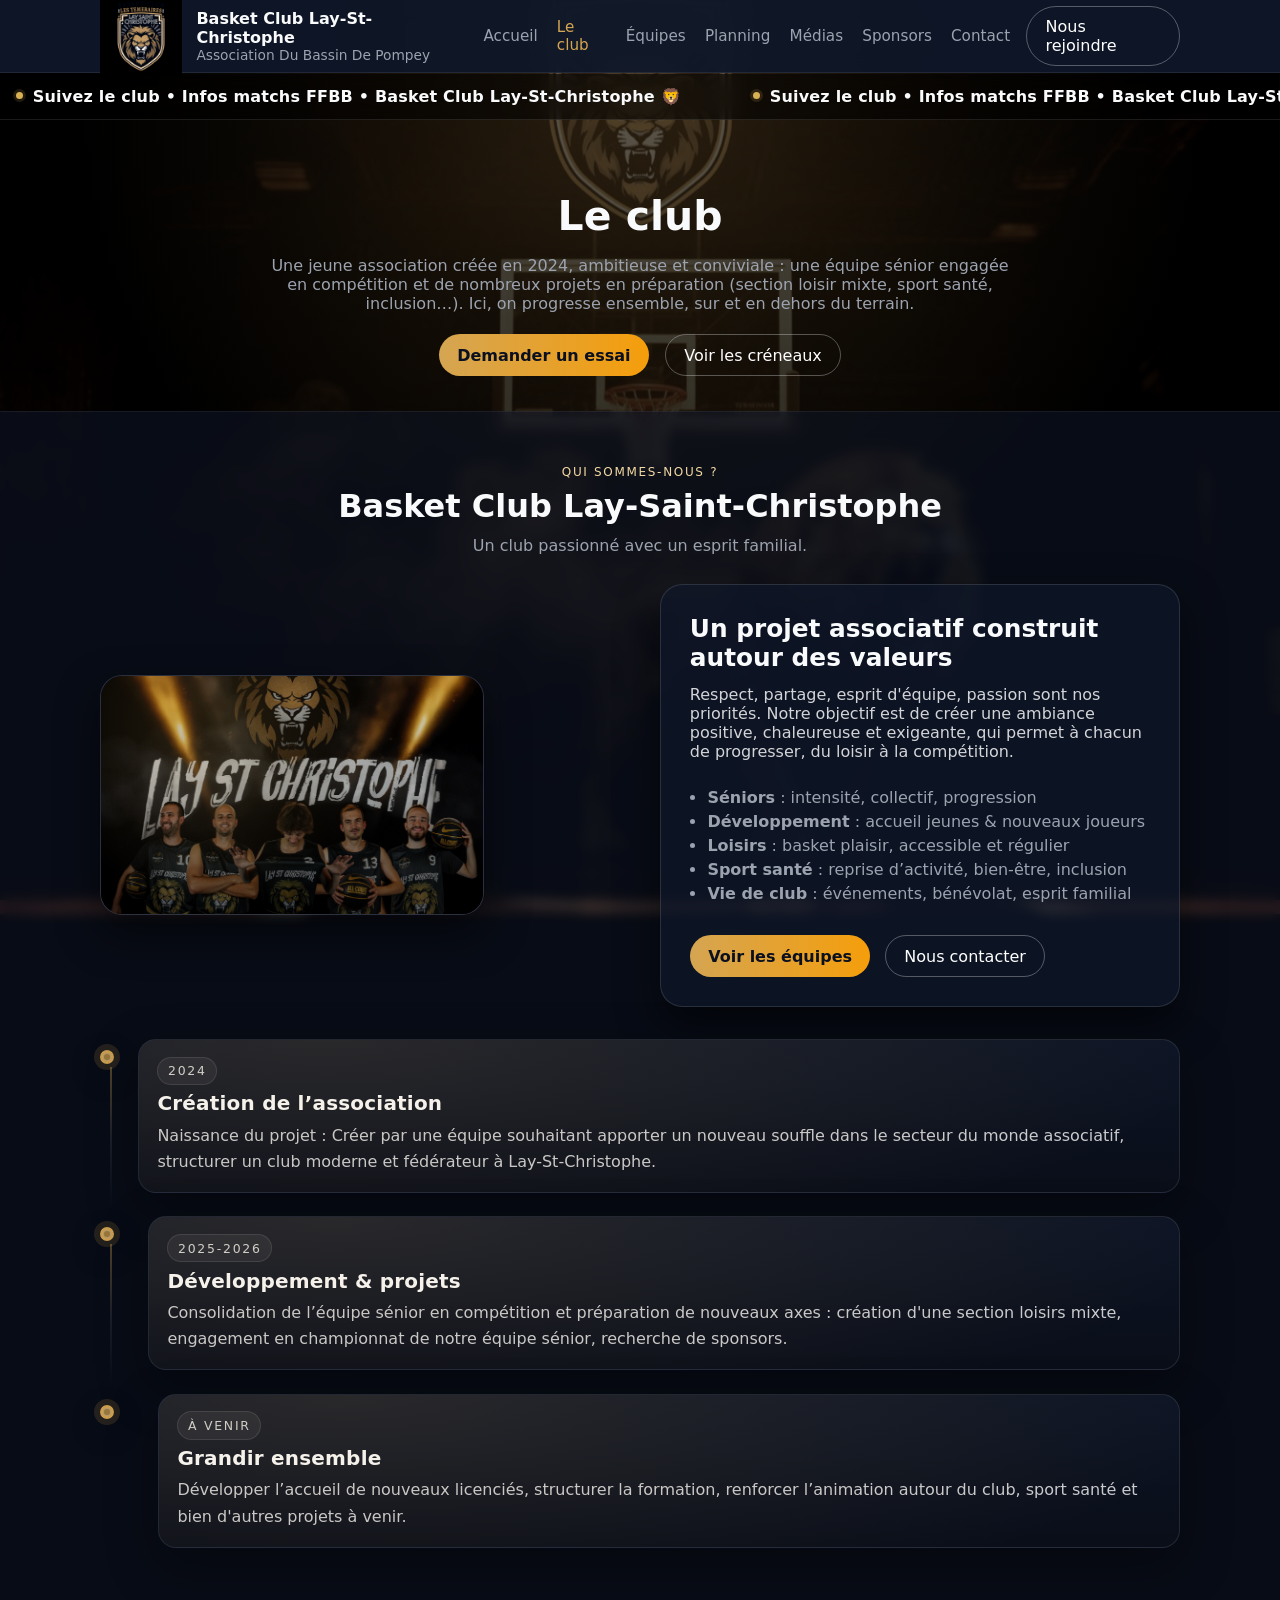
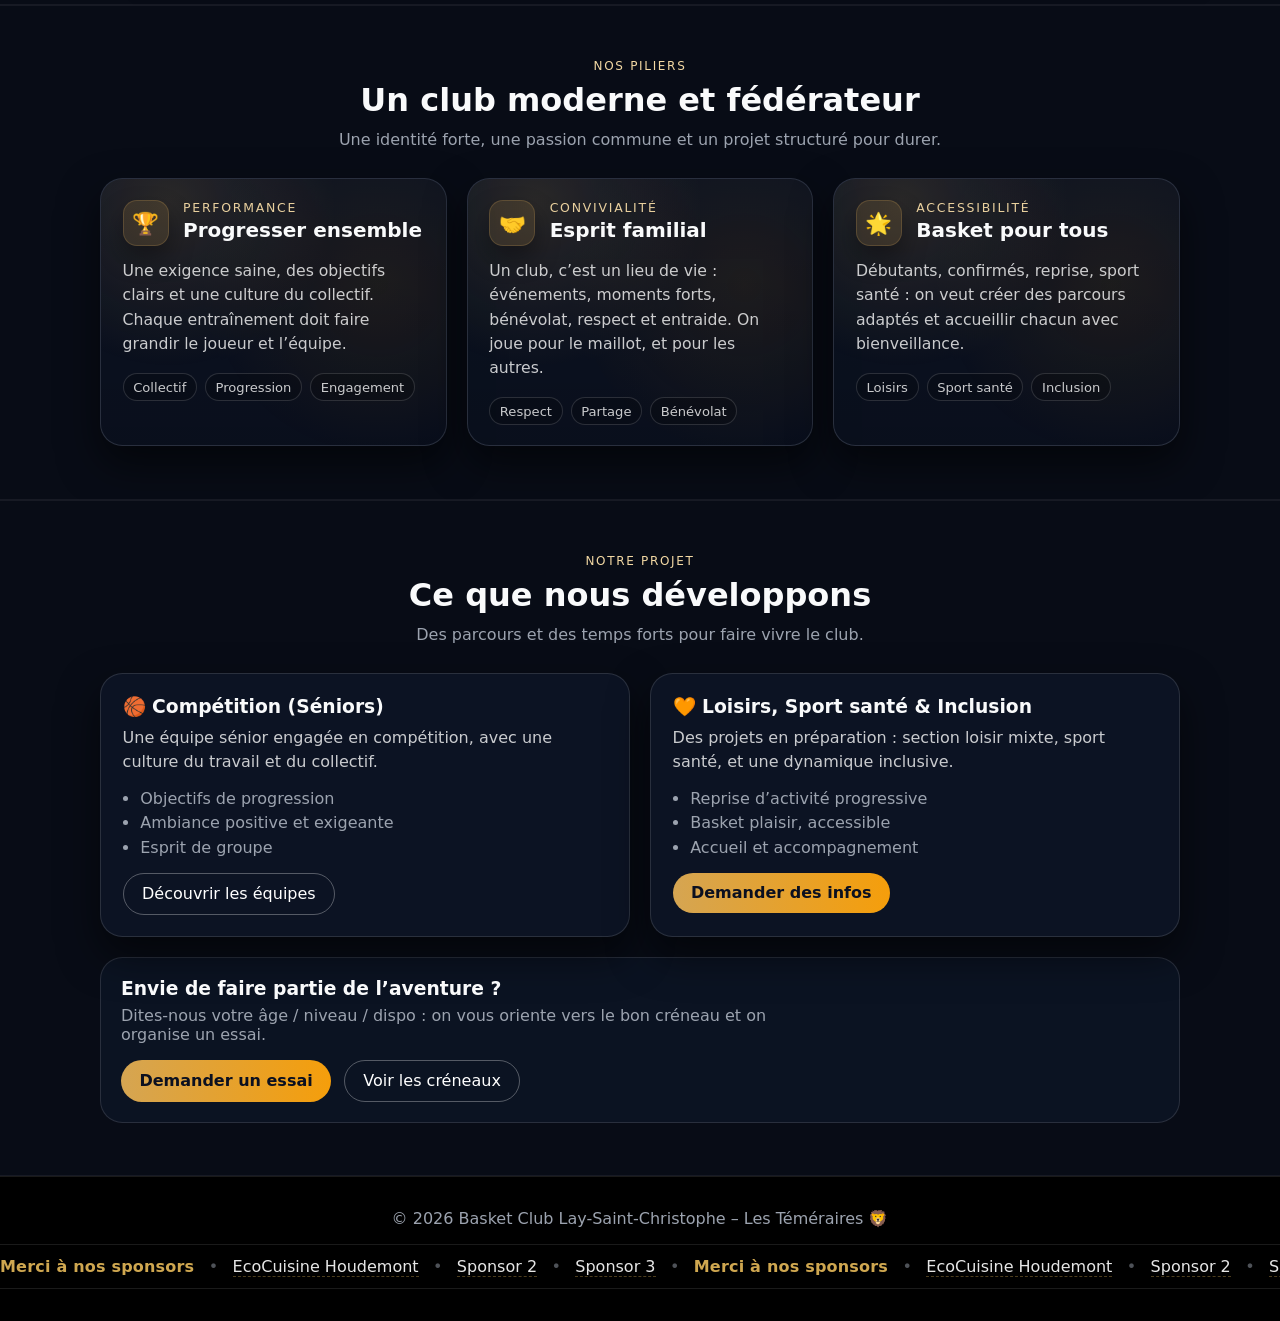
==== commit c2c19f10: "Update club.html" ====
--- a/club.html
+++ b/club.html
@@ -17,7 +17,7 @@
     <nav class="nav" id="nav">
       <div class="nav-left">
         <a href="index.html" class="nav-logo" aria-label="Retour à l'accueil">
-          <img src="images/logo lsc.png" alt="Logo Basket Club Lay-Saint-Christophe" />
+          <img src="images/logo lsc.jpeg" alt="Logo Basket Club Lay-Saint-Christophe" />
         </a>
 
         <div class="nav-brand">
@@ -312,3 +312,4 @@
 </html>
 
 
+
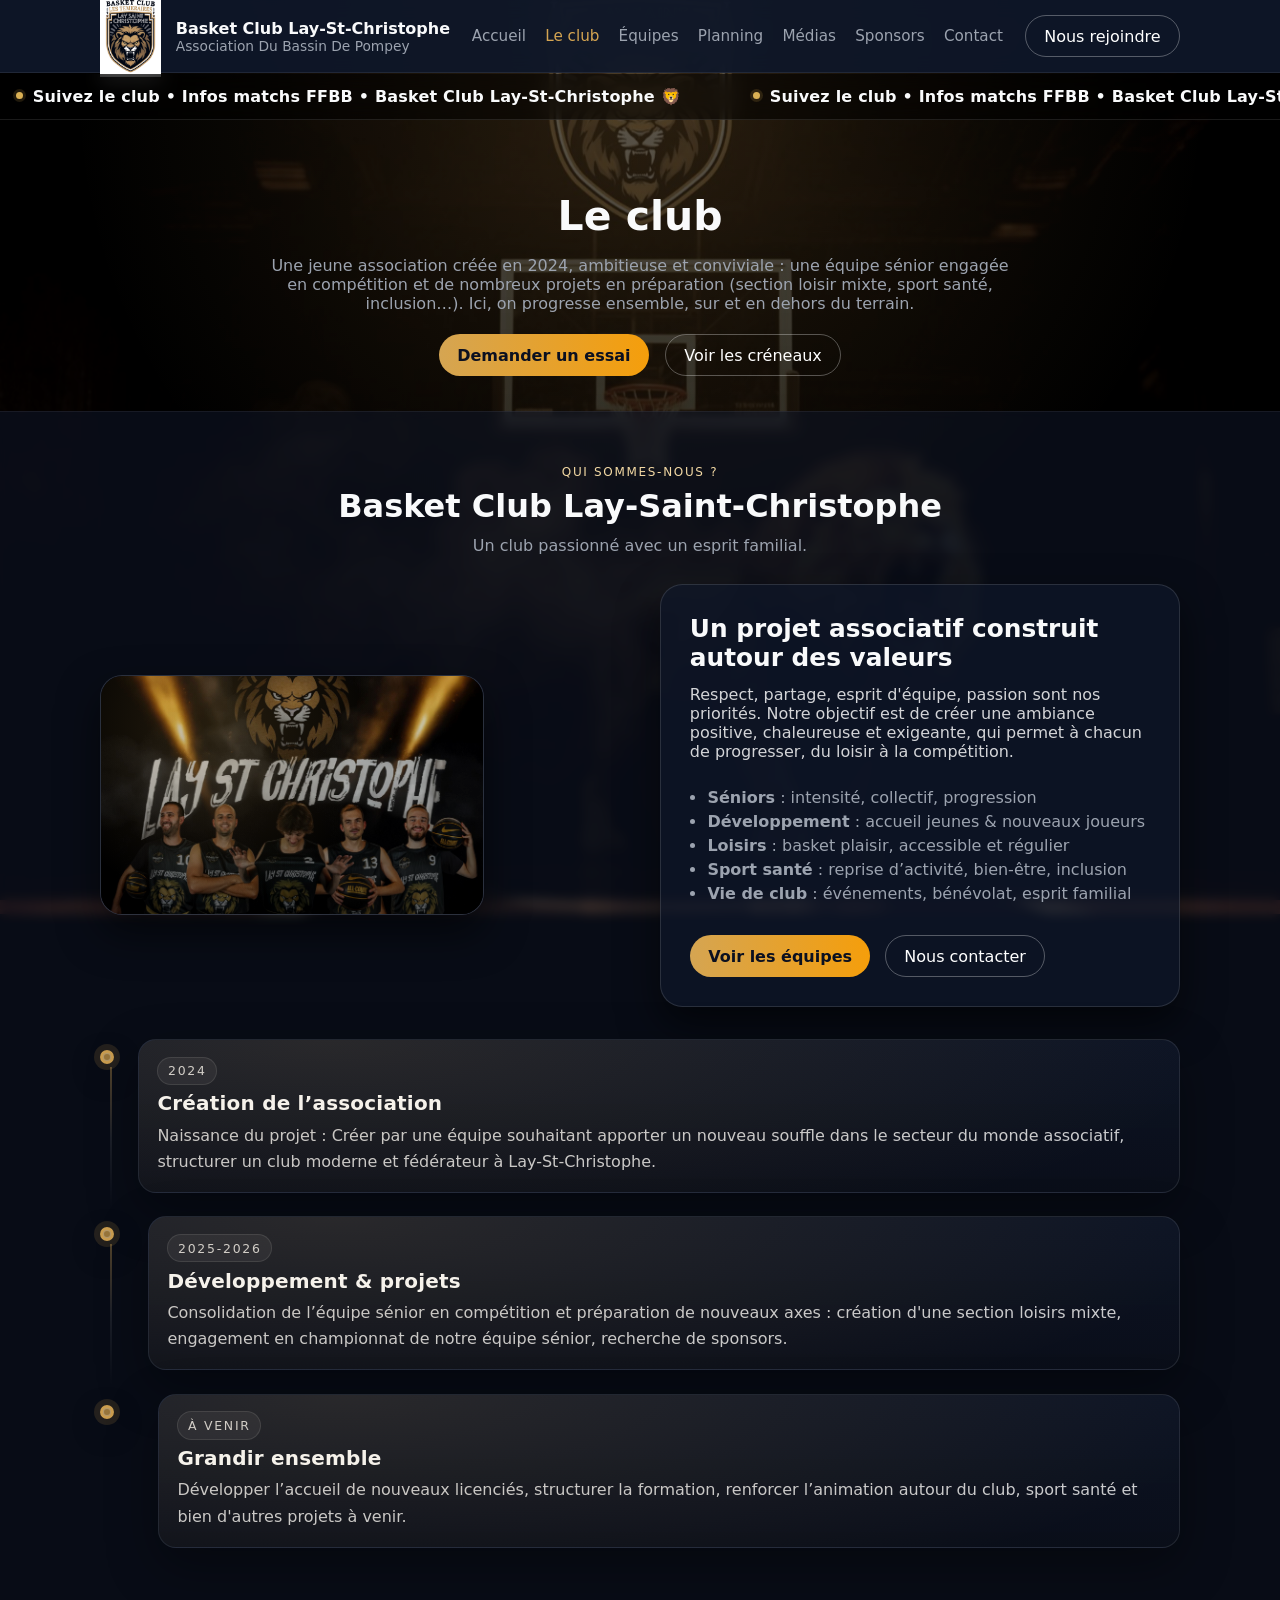
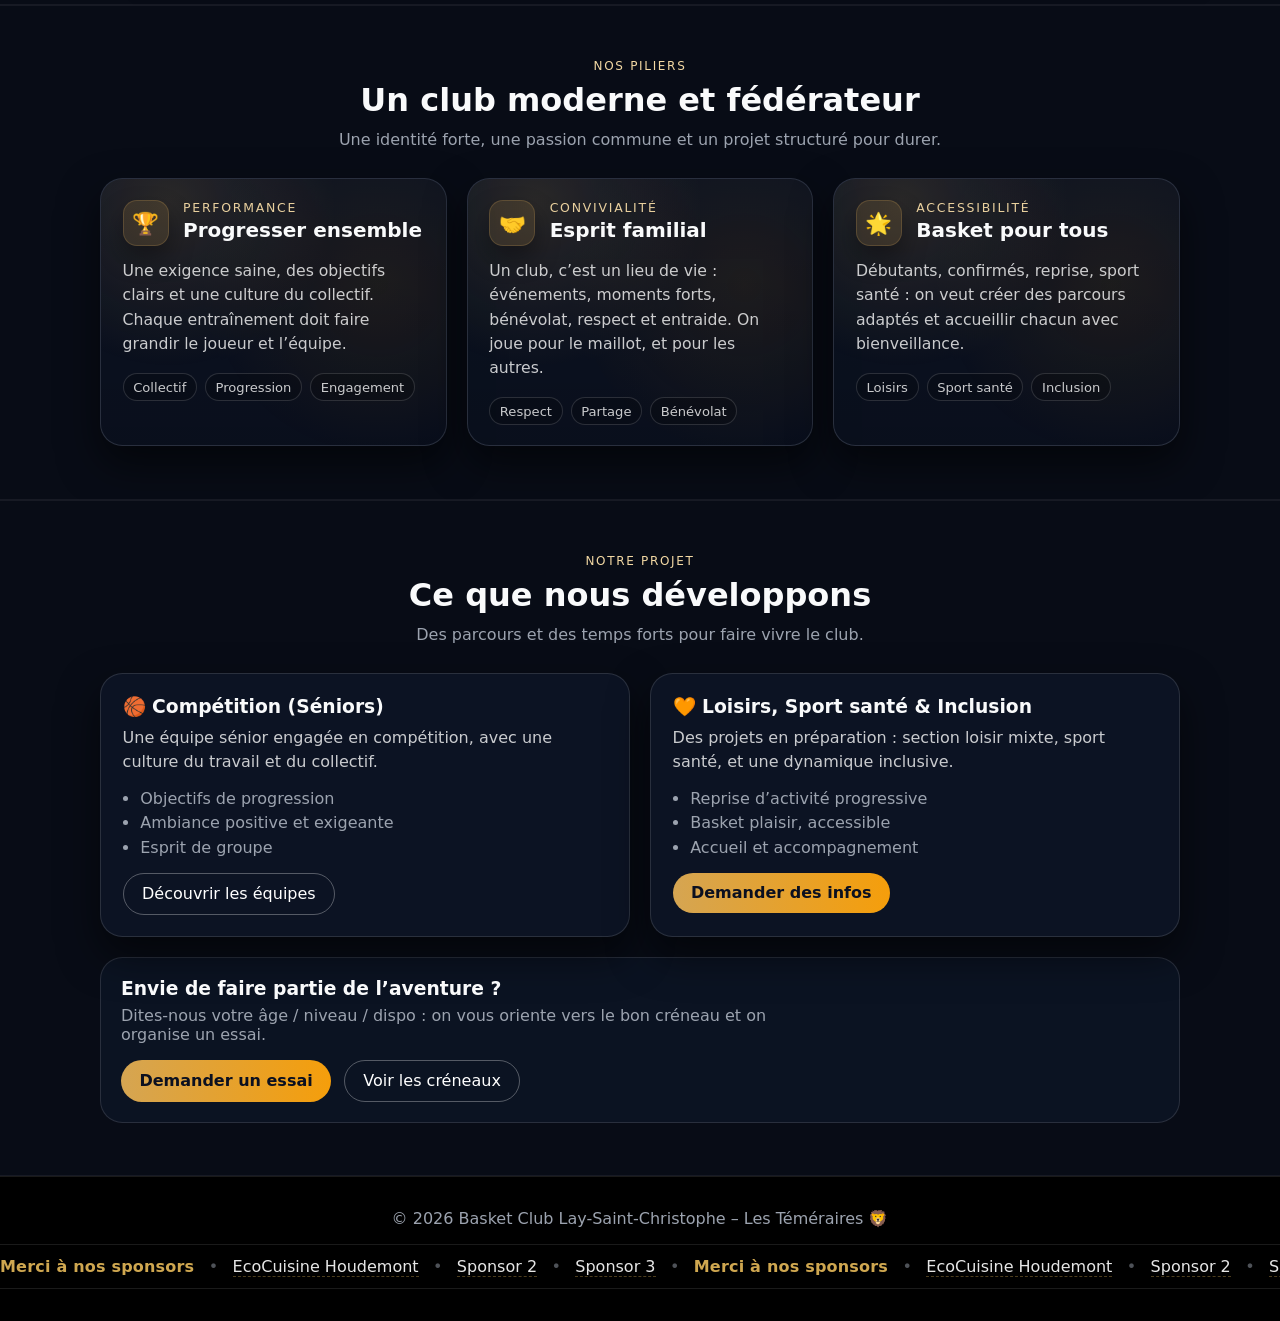
==== commit 99af788a: "Update club.html" ====
--- a/club.html
+++ b/club.html
@@ -17,7 +17,7 @@
     <nav class="nav" id="nav">
       <div class="nav-left">
         <a href="index.html" class="nav-logo" aria-label="Retour à l'accueil">
-          <img src="images/logo lsc.jpeg" alt="Logo Basket Club Lay-Saint-Christophe" />
+          <img src="images/logo.jpeg" alt="Logo Basket Club Lay-Saint-Christophe" />
         </a>
 
         <div class="nav-brand">
@@ -313,3 +313,4 @@
 
 
 
+
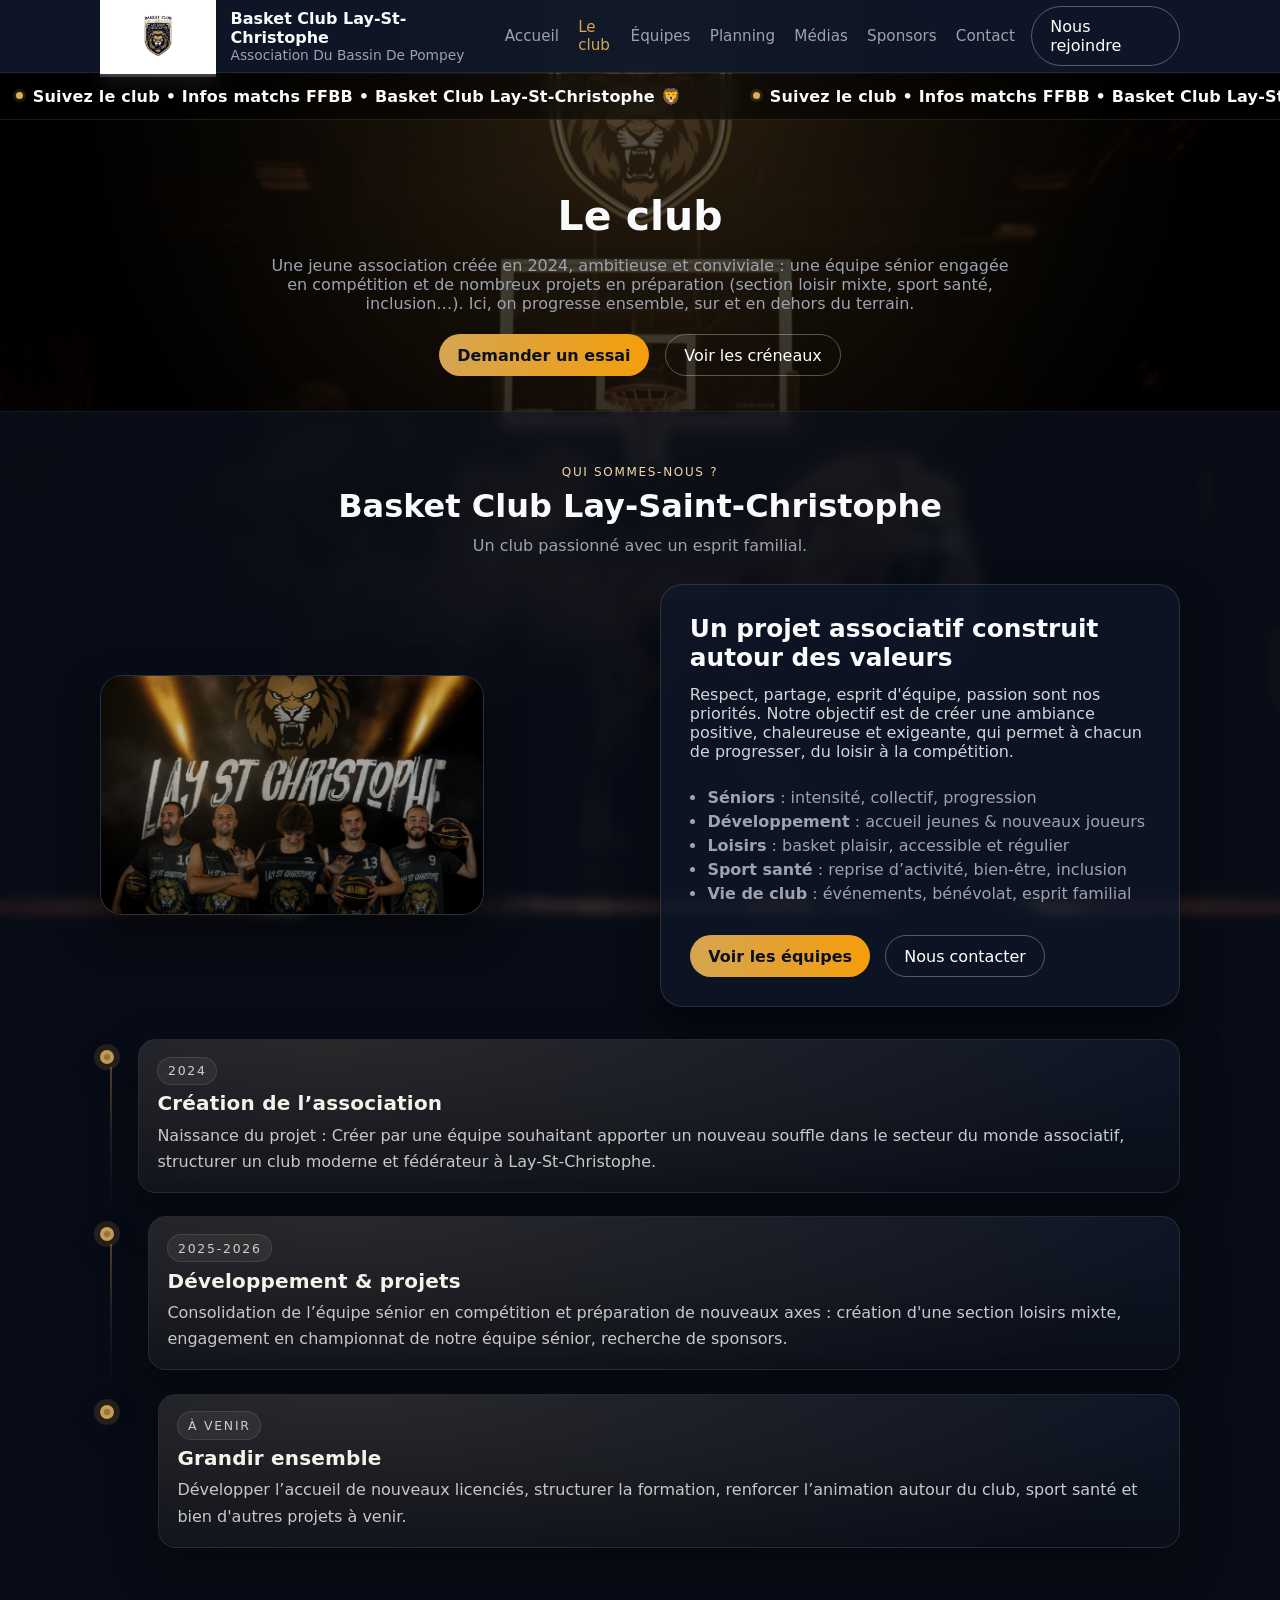
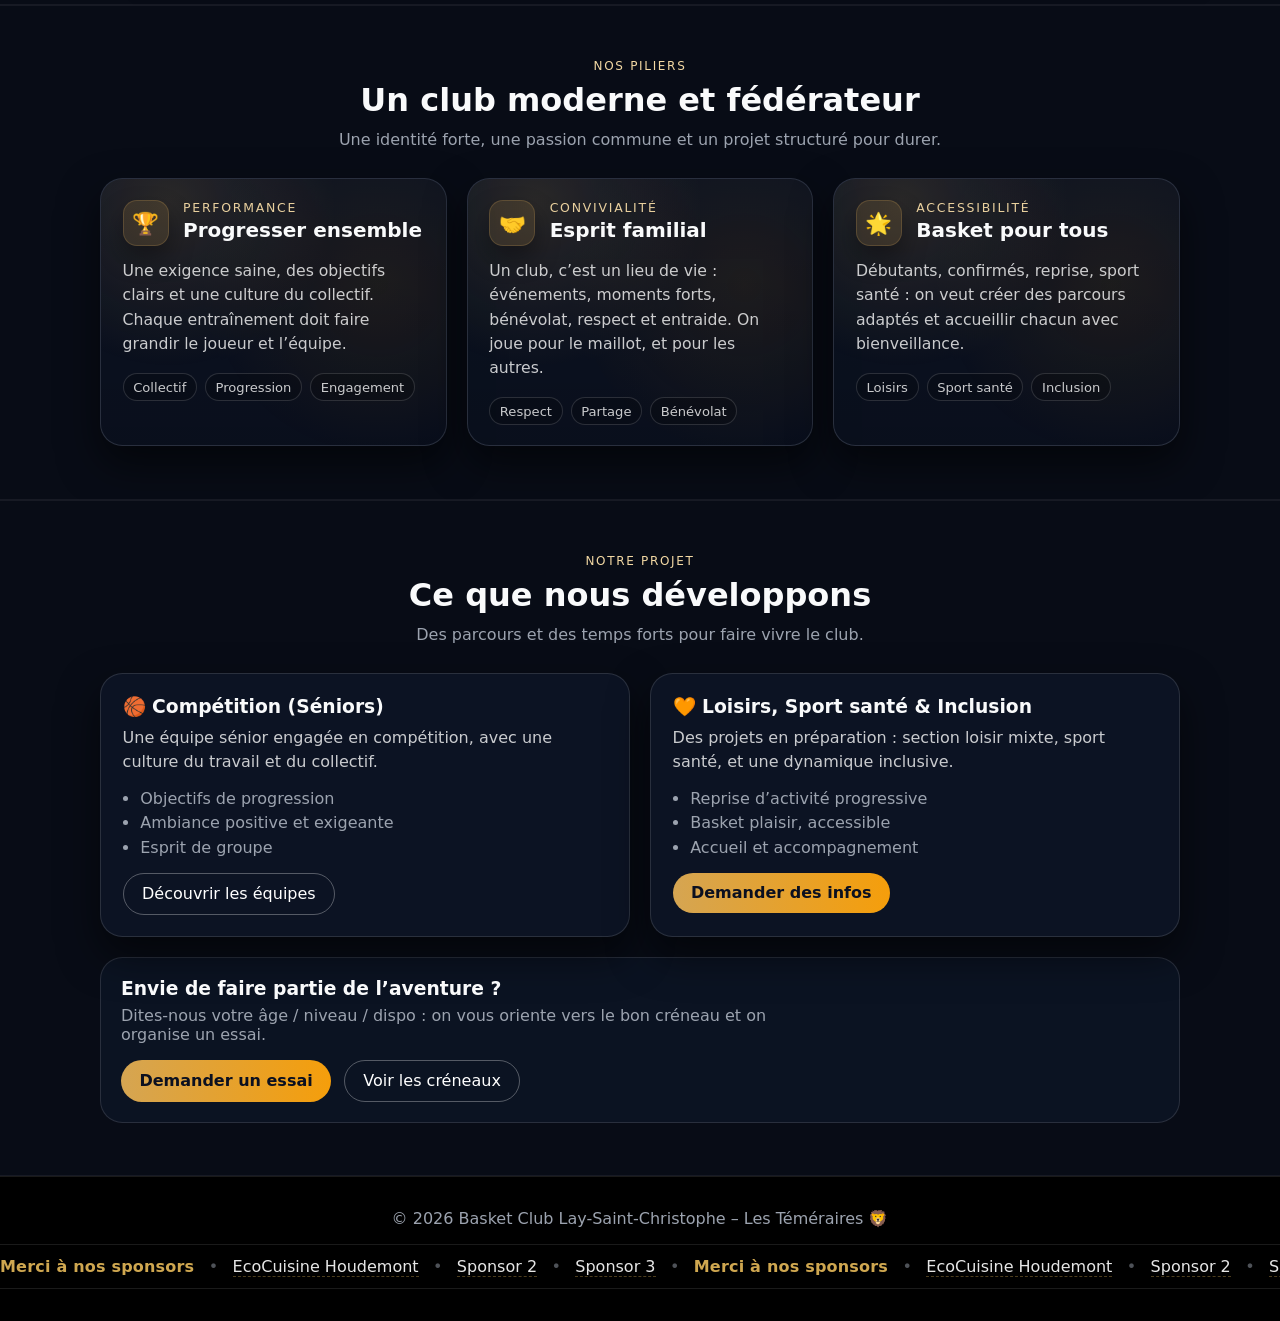
==== commit fc92cdd1: "Update club.html" ====
--- a/club.html
+++ b/club.html
@@ -17,7 +17,7 @@
     <nav class="nav" id="nav">
       <div class="nav-left">
         <a href="index.html" class="nav-logo" aria-label="Retour à l'accueil">
-          <img src="images/logo.jpeg" alt="Logo Basket Club Lay-Saint-Christophe" />
+          <img src="images/logo.png" alt="Logo Basket Club Lay-Saint-Christophe" />
         </a>
 
         <div class="nav-brand">
@@ -314,3 +314,4 @@
 
 
 
+
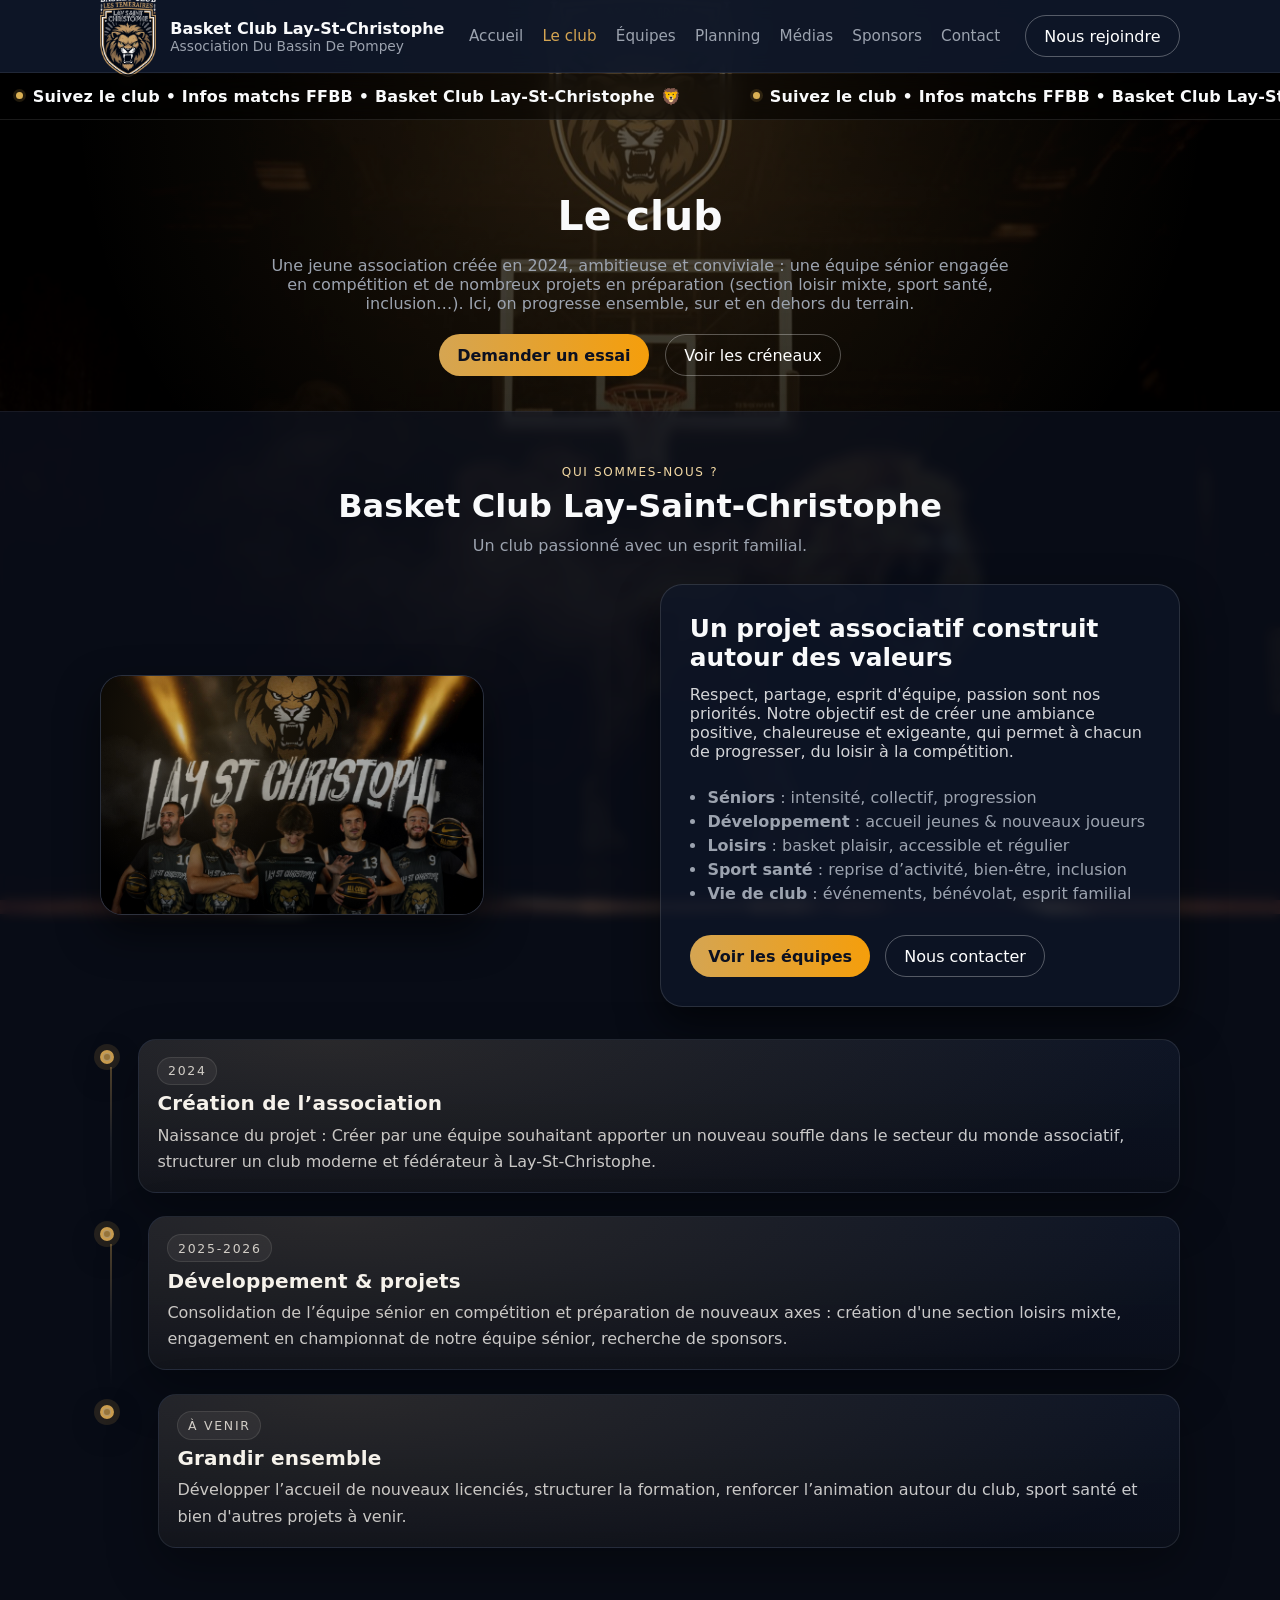
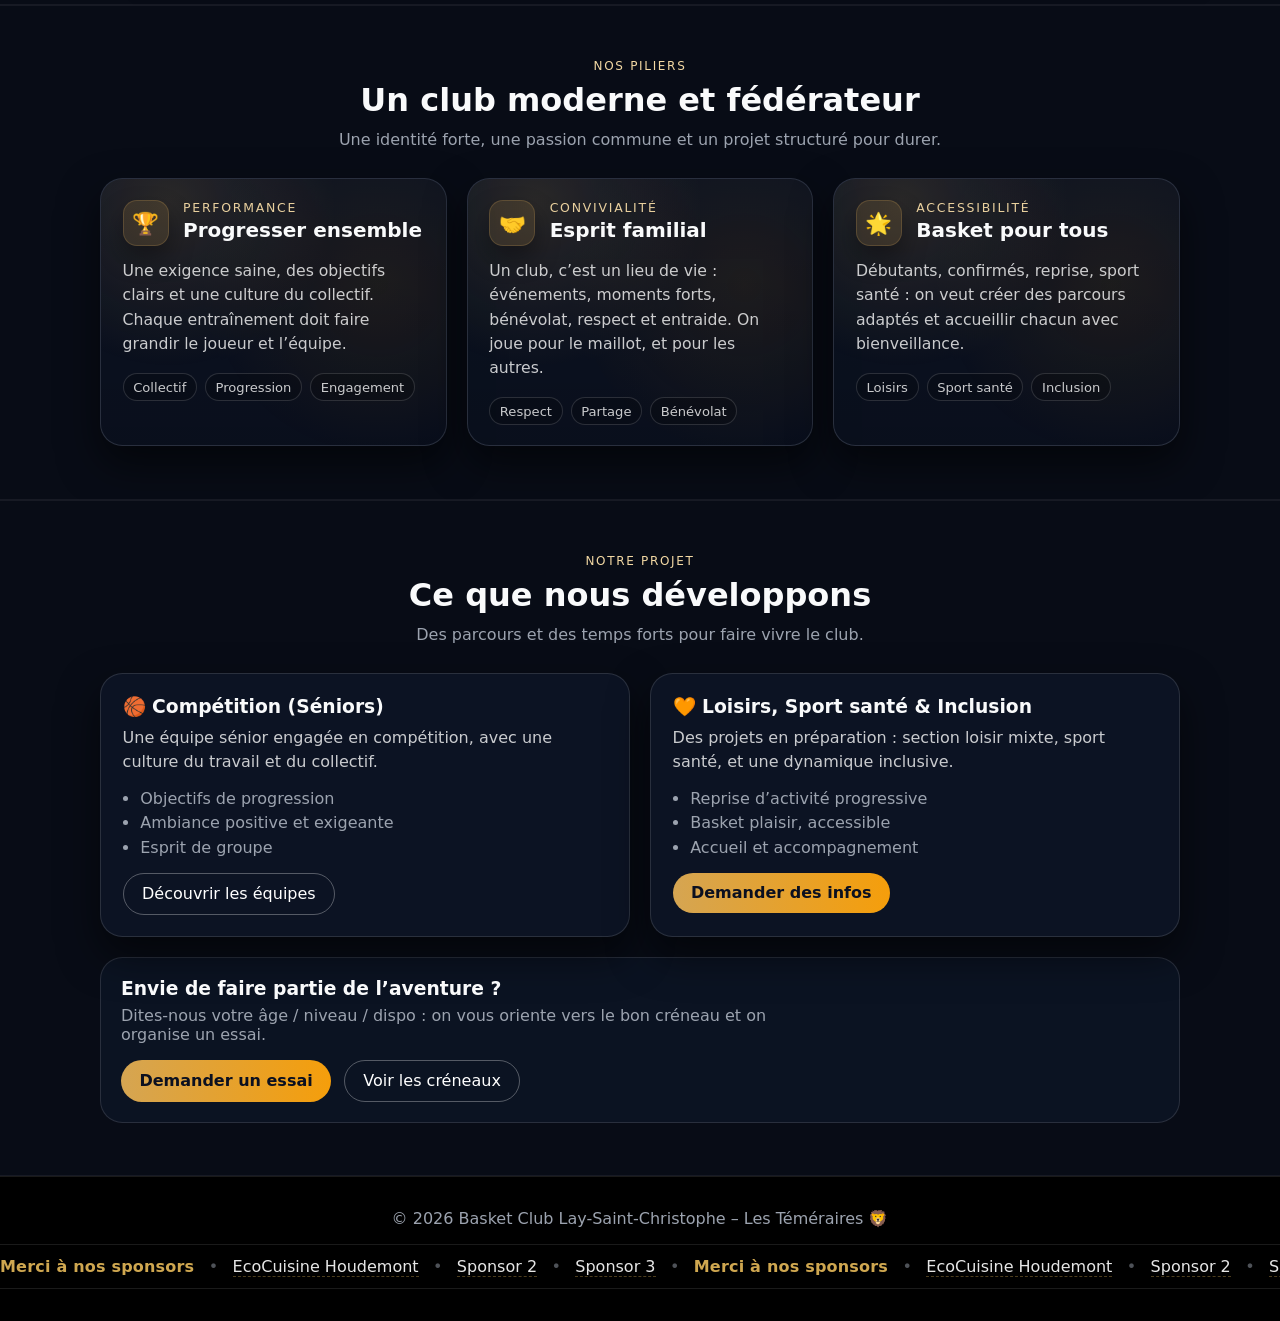
==== commit c7254b24: "Update club.html" ====
--- a/club.html
+++ b/club.html
@@ -17,7 +17,7 @@
     <nav class="nav" id="nav">
       <div class="nav-left">
         <a href="index.html" class="nav-logo" aria-label="Retour à l'accueil">
-          <img src="images/logo.png" alt="Logo Basket Club Lay-Saint-Christophe" />
+          <img src="images/logo2.png" alt="Logo Basket Club Lay-Saint-Christophe" />
         </a>
 
         <div class="nav-brand">
@@ -315,3 +315,4 @@
 
 
 
+
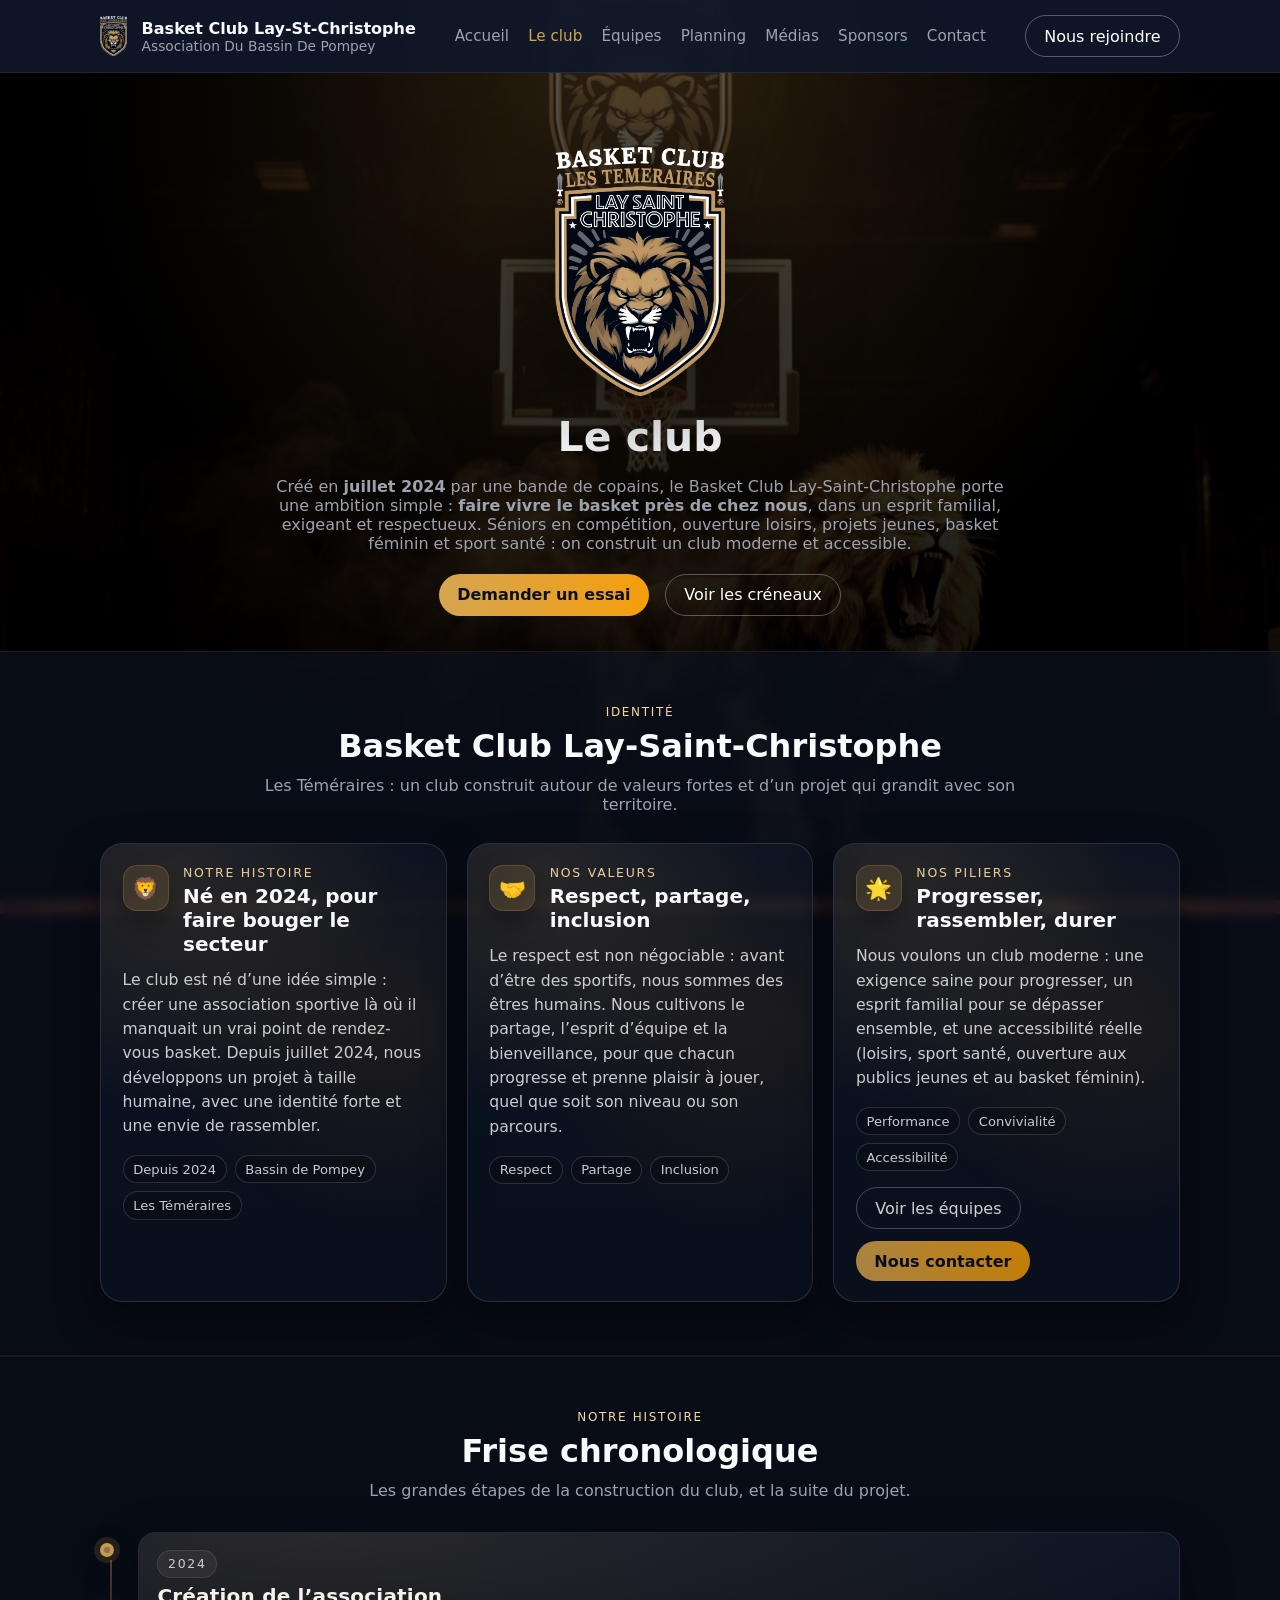
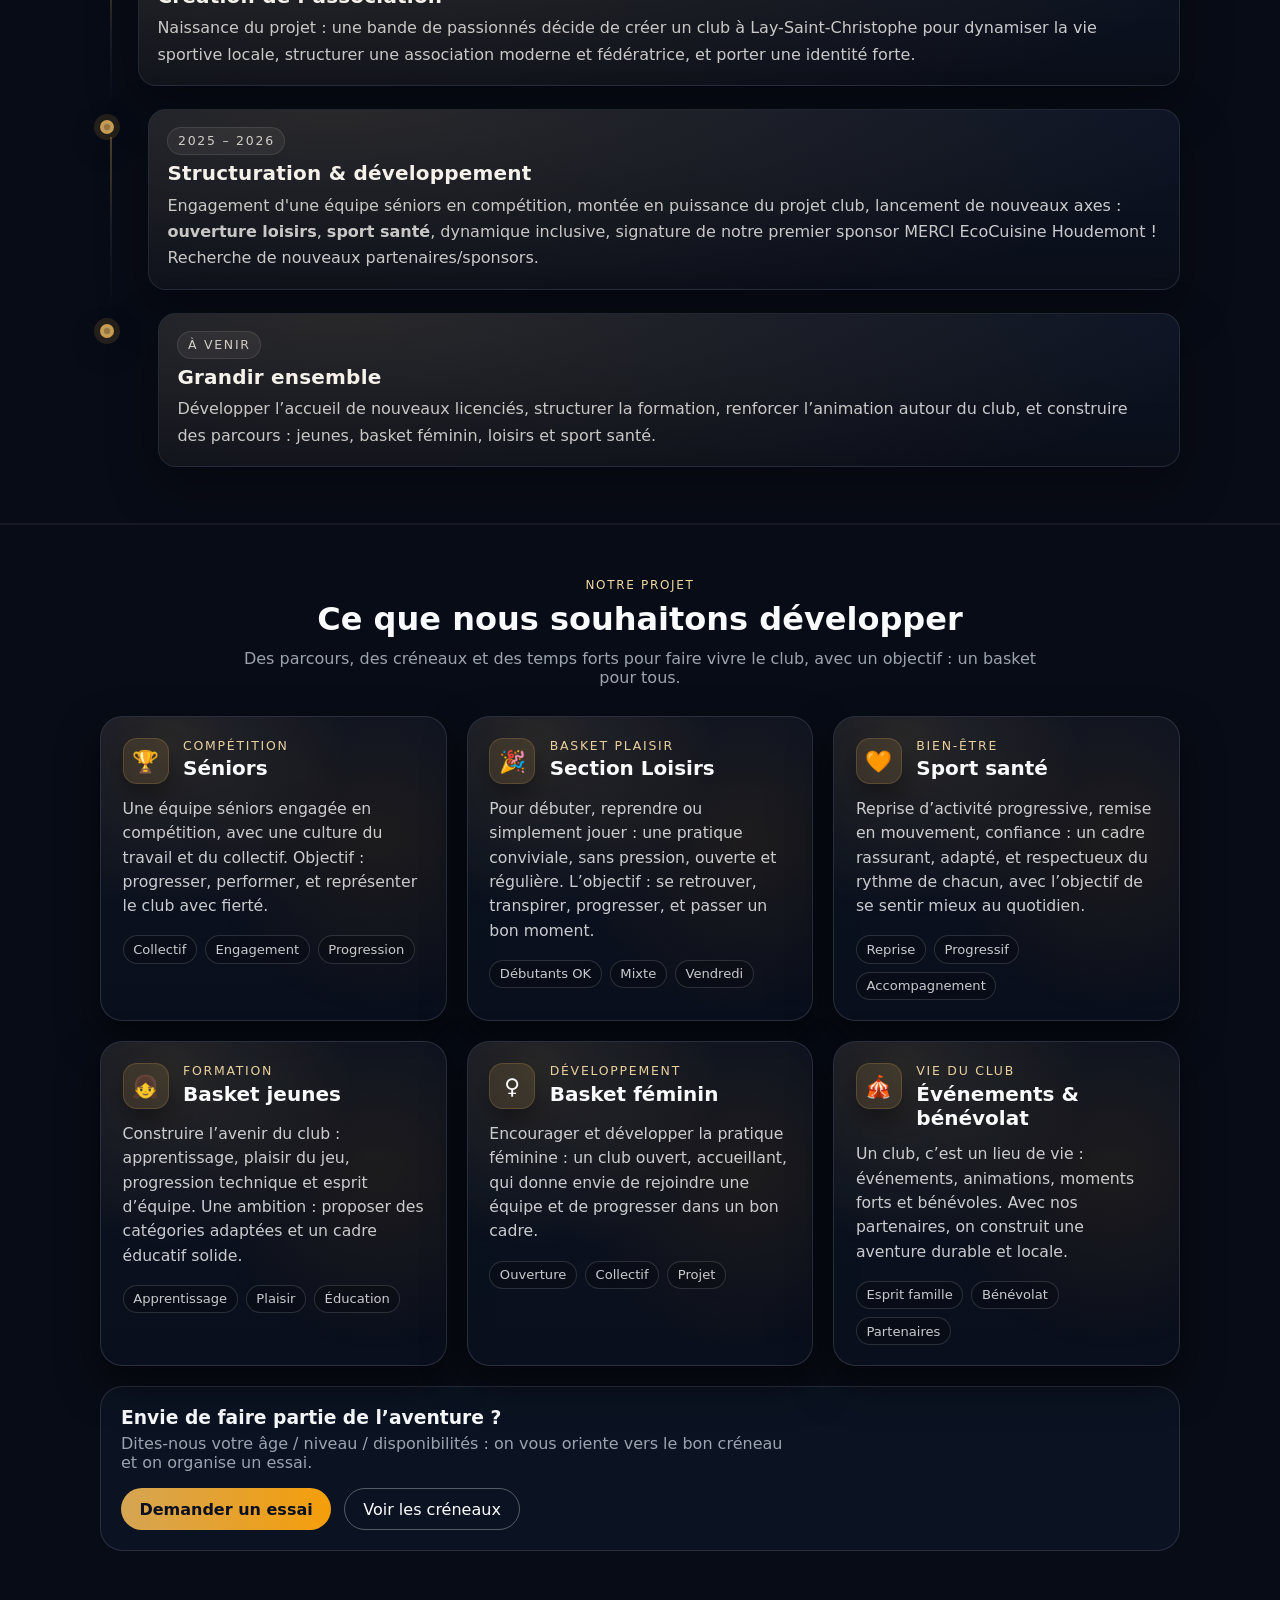
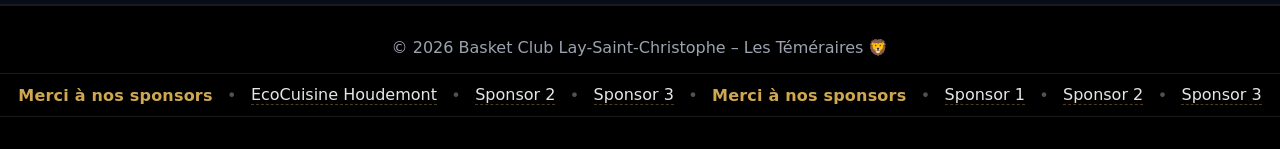
==== commit 00ce4fcd: "Update club.html" ====
--- a/club.html
+++ b/club.html
@@ -2,9 +2,41 @@
 <html lang="fr">
 <head>
   <meta charset="UTF-8" />
-  <meta name="viewport" content="width=device-width, initial-scale=1" />
-  <title>Basket Club Lay-St-Christophe – Le Club</title>
-  <meta name="description" content="Découvrez le Basket Club Lay-St-Christophe : histoire, valeurs, projet associatif, sport santé, loisirs et vie du club." />
+  <meta name="viewport" content="width=device-width, initial-scale=1, viewport-fit=cover" />
+
+  <title>Le club | Basket Club Lay-Saint-Christophe (BCLSC) – Les Téméraires</title>
+  <meta name="description" content="Découvrez le Basket Club Lay-Saint-Christophe (BCLSC) : histoire, valeurs, frise chronologique et projet associatif (séniors, loisirs, jeunes, basket féminin, sport santé)." />
+  <meta name="robots" content="index,follow" />
+
+  <!-- Canonical (à remplacer par ton domaine quand il existe) -->
+  <link rel="canonical" href="https://votredomaine.fr/club.html" />
+
+  <!-- Open Graph / Social (à remplacer par ton domaine quand il existe) -->
+  <meta property="og:locale" content="fr_FR" />
+  <meta property="og:type" content="website" />
+  <meta property="og:site_name" content="Basket Club Lay-Saint-Christophe" />
+  <meta property="og:title" content="Le club – Basket Club Lay-Saint-Christophe (BCLSC)" />
+  <meta property="og:description" content="Histoire, valeurs et projet du BCLSC : séniors, loisirs, jeunes, basket féminin et sport santé." />
+  <meta property="og:url" content="https://votredomaine.fr/club.html" />
+  <meta property="og:image" content="https://votredomaine.fr/images/og-bclsc.jpg" />
+
+  <meta name="theme-color" content="#0b0b0b" />
+
+  <!-- Données structurées (optionnel, à garder) -->
+  <script type="application/ld+json">
+  {
+    "@context": "https://schema.org",
+    "@type": "SportsTeam",
+    "name": "Basket Club Lay-Saint-Christophe",
+    "alternateName": "BCLSC – Les Téméraires",
+    "sport": "Basketball",
+    "foundingDate": "2024-07",
+    "description": "Association de basket du Bassin de Pompey : séniors, loisirs, jeunes, basket féminin et sport santé.",
+    "areaServed": "Bassin de Pompey",
+    "url": "https://votredomaine.fr/club.html",
+    "logo": "https://votredomaine.fr/images/logo2.png"
+  }
+  </script>
 
   <link rel="stylesheet" href="style.css" />
   <script src="script.js" defer></script>
@@ -47,24 +79,28 @@
   </div>
 </header>
 
-<div class="ticker" id="matchTicker" aria-live="polite">
-  <div class="ticker-track">
-    <span class="ticker-item">Chargement du prochain match…</span>
-  </div>
-</div>
-
-
 <main>
 
-  <!-- HERO CLUB -->
+  <!-- HERO CLUB (conserve le design, + logo pour l'identité) -->
   <section class="hero">
     <div class="container">
+
+      <img
+        src="images/logo2.png"
+        alt="Logo Basket Club Lay-Saint-Christophe"
+        width="220"
+        height="220"
+        loading="lazy"
+        style="width:min(170px,55vw); height:auto; margin:0 auto 1.05rem; display:block; filter: drop-shadow(0 16px 60px rgba(0,0,0,0.65));"
+      />
+
       <h1>Le club</h1>
       <p>
-        Une jeune association créée en 2024, ambitieuse et conviviale : une équipe sénior engagée en compétition
-        et de nombreux projets en préparation (section loisir mixte, sport santé, inclusion…).
-        Ici, on progresse ensemble, sur et en dehors du terrain.
+        Créé en <strong>juillet 2024</strong> par une bande de copains, le Basket Club Lay-Saint-Christophe porte une ambition simple :
+        <strong>faire vivre le basket près de chez nous</strong>, dans un esprit familial, exigeant et respectueux.
+        Séniors en compétition, ouverture loisirs, projets jeunes, basket féminin et sport santé : on construit un club moderne et accessible.
       </p>
+
       <div class="cta">
         <a href="contact.html" class="btn-primary">Demander un essai</a>
         <a href="planning.html" class="btn-outline">Voir les créneaux</a>
@@ -72,65 +108,115 @@
     </div>
   </section>
 
-  <!-- HISTOIRE / PRÉSENTATION -->
+  <!-- IDENTITÉ (style "Nos piliers" : lecture + pro sur mobile) -->
   <section class="section panel">
     <div class="container">
       <div class="section-header">
-        <p class="kicker">Qui sommes-nous ?</p>
+        <p class="kicker">Identité</p>
         <h2 class="title">Basket Club Lay-Saint-Christophe</h2>
-        <p class="subtitle">Un club passionné avec un esprit familial.</p>
-      </div>
-
-      <div class="present-grid">
-        <div class="card present-media">
-          <img src="images/image1.jpeg" alt="Photo du club - ambiance et terrain">
-        </div>
-
-        <div class="card">
-          <div class="present-content">
-            <h3>Un projet associatif construit autour des valeurs</h3>
-            <p>
-              Respect, partage, esprit d'équipe, passion sont nos priorités.
-              Notre objectif est de créer une ambiance positive, chaleureuse et exigeante,
-              qui permet à chacun de progresser, du loisir à la compétition.
-            </p>
-
-            <ul class="present-list">
-              <li><strong>Séniors</strong> : intensité, collectif, progression</li>
-              <li><strong>Développement</strong> : accueil jeunes & nouveaux joueurs</li>
-              <li><strong>Loisirs</strong> : basket plaisir, accessible et régulier</li>
-              <li><strong>Sport santé</strong> : reprise d’activité, bien-être, inclusion</li>
-              <li><strong>Vie de club</strong> : événements, bénévolat, esprit familial</li>
-            </ul>
-
-            <div class="present-actions">
-              <a href="equipes.html" class="btn-primary">Voir les équipes</a>
-              <a href="contact.html" class="btn-outline">Nous contacter</a>
-            </div>
-          </div>
-        </div>
-      </div>
-
-      <!-- Timeline simple -->
+        <p class="subtitle">
+          Les Téméraires : un club construit autour de valeurs fortes et d’un projet qui grandit avec son territoire.
+        </p>
+      </div>
+
+      <div class="feature-grid">
+        <article class="feature-card">
+          <div class="feature-top">
+            <div class="feature-icon" aria-hidden="true">🦁</div>
+            <div>
+              <p class="feature-kicker">Notre histoire</p>
+              <h3 class="feature-title">Né en 2024, pour faire bouger le secteur</h3>
+            </div>
+          </div>
+          <p class="feature-text">
+            Le club est né d’une idée simple : créer une association sportive là où il manquait un vrai point de rendez-vous basket.
+            Depuis juillet 2024, nous développons un projet à taille humaine, avec une identité forte et une envie de rassembler.
+          </p>
+          <div class="feature-meta">
+            <span class="feature-chip">Depuis 2024</span>
+            <span class="feature-chip">Bassin de Pompey</span>
+            <span class="feature-chip">Les Téméraires</span>
+          </div>
+        </article>
+
+        <article class="feature-card">
+          <div class="feature-top">
+            <div class="feature-icon" aria-hidden="true">🤝</div>
+            <div>
+              <p class="feature-kicker">Nos valeurs</p>
+              <h3 class="feature-title">Respect, partage, inclusion</h3>
+            </div>
+          </div>
+          <p class="feature-text">
+            Le respect est non négociable : avant d’être des sportifs, nous sommes des êtres humains.
+            Nous cultivons le partage, l’esprit d’équipe et la bienveillance, pour que chacun progresse et prenne plaisir à jouer,
+            quel que soit son niveau ou son parcours.
+          </p>
+          <div class="feature-meta">
+            <span class="feature-chip">Respect</span>
+            <span class="feature-chip">Partage</span>
+            <span class="feature-chip">Inclusion</span>
+          </div>
+        </article>
+
+        <article class="feature-card">
+          <div class="feature-top">
+            <div class="feature-icon" aria-hidden="true">🌟</div>
+            <div>
+              <p class="feature-kicker">Nos piliers</p>
+              <h3 class="feature-title">Progresser, rassembler, durer</h3>
+            </div>
+          </div>
+          <p class="feature-text">
+            Nous voulons un club moderne : une exigence saine pour progresser, un esprit familial pour se dépasser ensemble,
+            et une accessibilité réelle (loisirs, sport santé, ouverture aux publics jeunes et au basket féminin).
+          </p>
+          <div class="feature-meta">
+            <span class="feature-chip">Performance</span>
+            <span class="feature-chip">Convivialité</span>
+            <span class="feature-chip">Accessibilité</span>
+          </div>
+
+          <div style="margin-top:1rem;display:flex;gap:.75rem;flex-wrap:wrap;">
+            <a href="equipes.html" class="btn-outline">Voir les équipes</a>
+            <a href="contact.html" class="btn-primary">Nous contacter</a>
+          </div>
+        </article>
+      </div>
+    </div>
+  </section>
+
+  <!-- FRISE CHRONOLOGIQUE (conservée) -->
+  <section class="section panel">
+    <div class="container">
+      <div class="section-header">
+        <p class="kicker">Notre histoire</p>
+        <h2 class="title">Frise chronologique</h2>
+        <p class="subtitle">Les grandes étapes de la construction du club, et la suite du projet.</p>
+      </div>
+
       <div class="club-timeline">
         <div class="timeline-item">
           <div class="timeline-dot"></div>
           <div class="timeline-content">
             <p class="timeline-year">2024</p>
             <h3 class="timeline-title">Création de l’association</h3>
-            <p class="timeline-text">Naissance du projet : Créer par une équipe souhaitant apporter un nouveau souffle dans le secteur du monde associatif,
-			structurer un club moderne et fédérateur à Lay-St-Christophe.</p>
+            <p class="timeline-text">
+              Naissance du projet : une bande de passionnés décide de créer un club à Lay-Saint-Christophe pour dynamiser la vie sportive locale,
+              structurer une association moderne et fédératrice, et porter une identité forte.
+            </p>
           </div>
         </div>
 
         <div class="timeline-item">
           <div class="timeline-dot"></div>
           <div class="timeline-content">
-            <p class="timeline-year">2025-2026</p>
-            <h3 class="timeline-title">Développement & projets</h3>
+            <p class="timeline-year">2025 – 2026</p>
+            <h3 class="timeline-title">Structuration & développement</h3>
             <p class="timeline-text">
-              Consolidation de l’équipe sénior en compétition et préparation de nouveaux axes :
-              création d'une section loisirs mixte, engagement en championnat de notre équipe sénior, recherche de sponsors.
+              Engagement d'une équipe séniors en compétition, montée en puissance du projet club, lancement de nouveaux axes :
+              <strong>ouverture loisirs</strong>, <strong>sport santé</strong>, dynamique inclusive, signature de notre premier sponsor MERCI EcoCuisine Houdemont !
+			  Recherche de nouveaux partenaires/sponsors.
             </p>
           </div>
         </div>
@@ -141,131 +227,147 @@
             <p class="timeline-year">À venir</p>
             <h3 class="timeline-title">Grandir ensemble</h3>
             <p class="timeline-text">
-              Développer l’accueil de nouveaux licenciés, structurer la formation, renforcer l’animation autour du club, sport santé et bien d'autres projets à venir.
+              Développer l’accueil de nouveaux licenciés, structurer la formation, renforcer l’animation autour du club,
+              et construire des parcours : jeunes, basket féminin, loisirs et sport santé.
             </p>
           </div>
         </div>
       </div>
-
     </div>
   </section>
 
-  <!-- NOS PILIERS (cartes lisibles) -->
-  <section class="section panel">
-    <div class="container">
-      <div class="section-header">
-        <p class="kicker">Nos piliers</p>
-        <h2 class="title">Un club moderne et fédérateur</h2>
-        <p class="subtitle">Une identité forte, une passion commune et un projet structuré pour durer.</p>
-      </div>
-
-      <div class="feature-grid">
-        <article class="feature-card">
-          <div class="feature-top">
-            <div class="feature-icon" aria-hidden="true">🏆</div>
-            <div>
-              <p class="feature-kicker">Performance</p>
-              <h3 class="feature-title">Progresser ensemble</h3>
-            </div>
-          </div>
-          <p class="feature-text">
-            Une exigence saine, des objectifs clairs et une culture du collectif.
-            Chaque entraînement doit faire grandir le joueur et l’équipe.
-          </p>
-          <div class="feature-meta">
-            <span class="feature-chip">Collectif</span>
-            <span class="feature-chip">Progression</span>
-            <span class="feature-chip">Engagement</span>
-          </div>
-        </article>
-
-        <article class="feature-card">
-          <div class="feature-top">
-            <div class="feature-icon" aria-hidden="true">🤝</div>
-            <div>
-              <p class="feature-kicker">Convivialité</p>
-              <h3 class="feature-title">Esprit familial</h3>
-            </div>
-          </div>
-          <p class="feature-text">
-            Un club, c’est un lieu de vie : événements, moments forts, bénévolat,
-            respect et entraide. On joue pour le maillot, et pour les autres.
-          </p>
-          <div class="feature-meta">
-            <span class="feature-chip">Respect</span>
-            <span class="feature-chip">Partage</span>
-            <span class="feature-chip">Bénévolat</span>
-          </div>
-        </article>
-
-        <article class="feature-card">
-          <div class="feature-top">
-            <div class="feature-icon" aria-hidden="true">🌟</div>
-            <div>
-              <p class="feature-kicker">Accessibilité</p>
-              <h3 class="feature-title">Basket pour tous</h3>
-            </div>
-          </div>
-          <p class="feature-text">
-            Débutants, confirmés, reprise, sport santé : on veut créer des parcours adaptés
-            et accueillir chacun avec bienveillance.
-          </p>
-          <div class="feature-meta">
-            <span class="feature-chip">Loisirs</span>
-            <span class="feature-chip">Sport santé</span>
-            <span class="feature-chip">Inclusion</span>
-          </div>
-        </article>
-      </div>
-    </div>
-  </section>
-
-  <!-- NOS ACTIONS (blocs 2 colonnes, lisibles) -->
+  <!-- NOTRE PROJET (plus clair + plus "blocs") -->
   <section class="section panel">
     <div class="container">
       <div class="section-header">
         <p class="kicker">Notre projet</p>
-        <h2 class="title">Ce que nous développons</h2>
-        <p class="subtitle">Des parcours et des temps forts pour faire vivre le club.</p>
-      </div>
-
-      <div class="two-col">
-        <div class="card info-card">
-          <h3 class="info-title">🏀 Compétition (Séniors)</h3>
-          <p class="info-text">
-            Une équipe sénior engagée en compétition, avec une culture du travail et du collectif.
-          </p>
-          <ul class="info-list">
-            <li>Objectifs de progression</li>
-            <li>Ambiance positive et exigeante</li>
-            <li>Esprit de groupe</li>
-          </ul>
-          <div class="info-actions">
-            <a href="equipes.html" class="btn-outline">Découvrir les équipes</a>
-          </div>
-        </div>
-
-        <div class="card info-card">
-          <h3 class="info-title">🧡 Loisirs, Sport santé & Inclusion</h3>
-          <p class="info-text">
-            Des projets en préparation : section loisir mixte, sport santé, et une dynamique inclusive.
-          </p>
-          <ul class="info-list">
-            <li>Reprise d’activité progressive</li>
-            <li>Basket plaisir, accessible</li>
-            <li>Accueil et accompagnement</li>
-          </ul>
-          <div class="info-actions">
-            <a href="contact.html" class="btn-primary">Demander des infos</a>
-          </div>
-        </div>
+        <h2 class="title">Ce que nous souhaitons développer</h2>
+        <p class="subtitle">
+          Des parcours, des créneaux et des temps forts pour faire vivre le club, avec un objectif : un basket pour tous.
+        </p>
+      </div>
+
+      <div class="feature-grid">
+        <article class="feature-card">
+          <div class="feature-top">
+            <div class="feature-icon" aria-hidden="true">🏆</div>
+            <div>
+              <p class="feature-kicker">Compétition</p>
+              <h3 class="feature-title">Séniors</h3>
+            </div>
+          </div>
+          <p class="feature-text">
+            Une équipe séniors engagée en compétition, avec une culture du travail et du collectif.
+            Objectif : progresser, performer, et représenter le club avec fierté.
+          </p>
+          <div class="feature-meta">
+            <span class="feature-chip">Collectif</span>
+            <span class="feature-chip">Engagement</span>
+            <span class="feature-chip">Progression</span>
+          </div>
+        </article>
+
+        <article class="feature-card">
+          <div class="feature-top">
+            <div class="feature-icon" aria-hidden="true">🎉</div>
+            <div>
+              <p class="feature-kicker">Basket plaisir</p>
+              <h3 class="feature-title">Section Loisirs</h3>
+            </div>
+          </div>
+          <p class="feature-text">
+            Pour débuter, reprendre ou simplement jouer : une pratique conviviale, sans pression, ouverte et régulière.
+            L’objectif : se retrouver, transpirer, progresser, et passer un bon moment.
+          </p>
+          <div class="feature-meta">
+            <span class="feature-chip">Débutants OK</span>
+            <span class="feature-chip">Mixte</span>
+            <span class="feature-chip">Vendredi</span>
+          </div>
+        </article>
+
+        <article class="feature-card">
+          <div class="feature-top">
+            <div class="feature-icon" aria-hidden="true">🧡</div>
+            <div>
+              <p class="feature-kicker">Bien-être</p>
+              <h3 class="feature-title">Sport santé</h3>
+            </div>
+          </div>
+          <p class="feature-text">
+            Reprise d’activité progressive, remise en mouvement, confiance : un cadre rassurant, adapté,
+            et respectueux du rythme de chacun, avec l’objectif de se sentir mieux au quotidien.
+          </p>
+          <div class="feature-meta">
+            <span class="feature-chip">Reprise</span>
+            <span class="feature-chip">Progressif</span>
+            <span class="feature-chip">Accompagnement</span>
+          </div>
+        </article>
+
+        <article class="feature-card">
+          <div class="feature-top">
+            <div class="feature-icon" aria-hidden="true">👧</div>
+            <div>
+              <p class="feature-kicker">Formation</p>
+              <h3 class="feature-title">Basket jeunes</h3>
+            </div>
+          </div>
+          <p class="feature-text">
+            Construire l’avenir du club : apprentissage, plaisir du jeu, progression technique et esprit d’équipe.
+            Une ambition : proposer des catégories adaptées et un cadre éducatif solide.
+          </p>
+          <div class="feature-meta">
+            <span class="feature-chip">Apprentissage</span>
+            <span class="feature-chip">Plaisir</span>
+            <span class="feature-chip">Éducation</span>
+          </div>
+        </article>
+
+        <article class="feature-card">
+          <div class="feature-top">
+            <div class="feature-icon" aria-hidden="true">♀️</div>
+            <div>
+              <p class="feature-kicker">Développement</p>
+              <h3 class="feature-title">Basket féminin</h3>
+            </div>
+          </div>
+          <p class="feature-text">
+            Encourager et développer la pratique féminine : un club ouvert, accueillant,
+            qui donne envie de rejoindre une équipe et de progresser dans un bon cadre.
+          </p>
+          <div class="feature-meta">
+            <span class="feature-chip">Ouverture</span>
+            <span class="feature-chip">Collectif</span>
+            <span class="feature-chip">Projet</span>
+          </div>
+        </article>
+
+        <article class="feature-card">
+          <div class="feature-top">
+            <div class="feature-icon" aria-hidden="true">🎪</div>
+            <div>
+              <p class="feature-kicker">Vie du club</p>
+              <h3 class="feature-title">Événements & bénévolat</h3>
+            </div>
+          </div>
+          <p class="feature-text">
+            Un club, c’est un lieu de vie : événements, animations, moments forts et bénévoles.
+            Avec nos partenaires, on construit une aventure durable et locale.
+          </p>
+          <div class="feature-meta">
+            <span class="feature-chip">Esprit famille</span>
+            <span class="feature-chip">Bénévolat</span>
+            <span class="feature-chip">Partenaires</span>
+          </div>
+        </article>
       </div>
 
       <div class="cta-wide">
         <div class="cta-wide-left">
           <h3 style="margin:0 0 .4rem;">Envie de faire partie de l’aventure ?</h3>
           <p style="margin:0;color:var(--muted);max-width:65ch;">
-            Dites-nous votre âge / niveau / dispo : on vous oriente vers le bon créneau et on organise un essai.
+            Dites-nous votre âge / niveau / disponibilités : on vous oriente vers le bon créneau et on organise un essai.
           </p>
         </div>
         <div class="cta-wide-right">
@@ -298,7 +400,7 @@
     <!-- Duplique le contenu (simple) pour un défilement fluide si tu veux -->
     <span class="footer-thanks">Merci à nos sponsors</span>
     <span class="footer-sep">•</span>
-    <a class="footer-sponsor" href="#" target="_blank" rel="noopener">EcoCuisine Houdemont</a>
+    <a class="footer-sponsor" href="#" target="_blank" rel="noopener">Sponsor 1</a>
     <span class="footer-sep">•</span>
     <a class="footer-sponsor" href="#" target="_blank" rel="noopener">Sponsor 2</a>
     <span class="footer-sep">•</span>
@@ -310,9 +412,3 @@
 
 </body>
 </html>
-
-
-
-
-
-
--- a/style.css
+++ b/style.css
@@ -43,7 +43,26 @@
 .site-header.is-scrolled{border-bottom-color:rgba(213,165,82,0.25)}
 .nav{display:flex;justify-content:space-between;align-items:center;height:4.5rem;gap:1rem}
 .nav-left{display:flex;align-items:center;gap:.9rem}
-.nav-logo img{max-height:82px;display:block}
+/* ===== Logo header : taille propre + stable ===== */
+.nav-logo{
+  display:flex;
+  align-items:center;
+  flex: 0 0 auto;
+}
+
+.nav-logo img{
+  height: 40px;        /* ajuste ici (40–52 selon ton goût) */
+  width: auto;
+  max-height: none;    /* important : évite le 82px */
+  display:block;
+  object-fit: contain;
+}
+
+/* Mobile : un poil plus petit pour laisser respirer */
+@media (max-width: 600px){
+  .nav-logo img{ height: 38px; }
+}
+
 .nav-brand{display:flex;flex-direction:column}
 .nav-brand-title{font-weight:850;font-size:1rem;text-transform:none}
 .nav-brand-subtitle{font-size:.86rem;color:var(--muted)}
@@ -3519,3 +3538,5 @@
 }
 
 
+
+
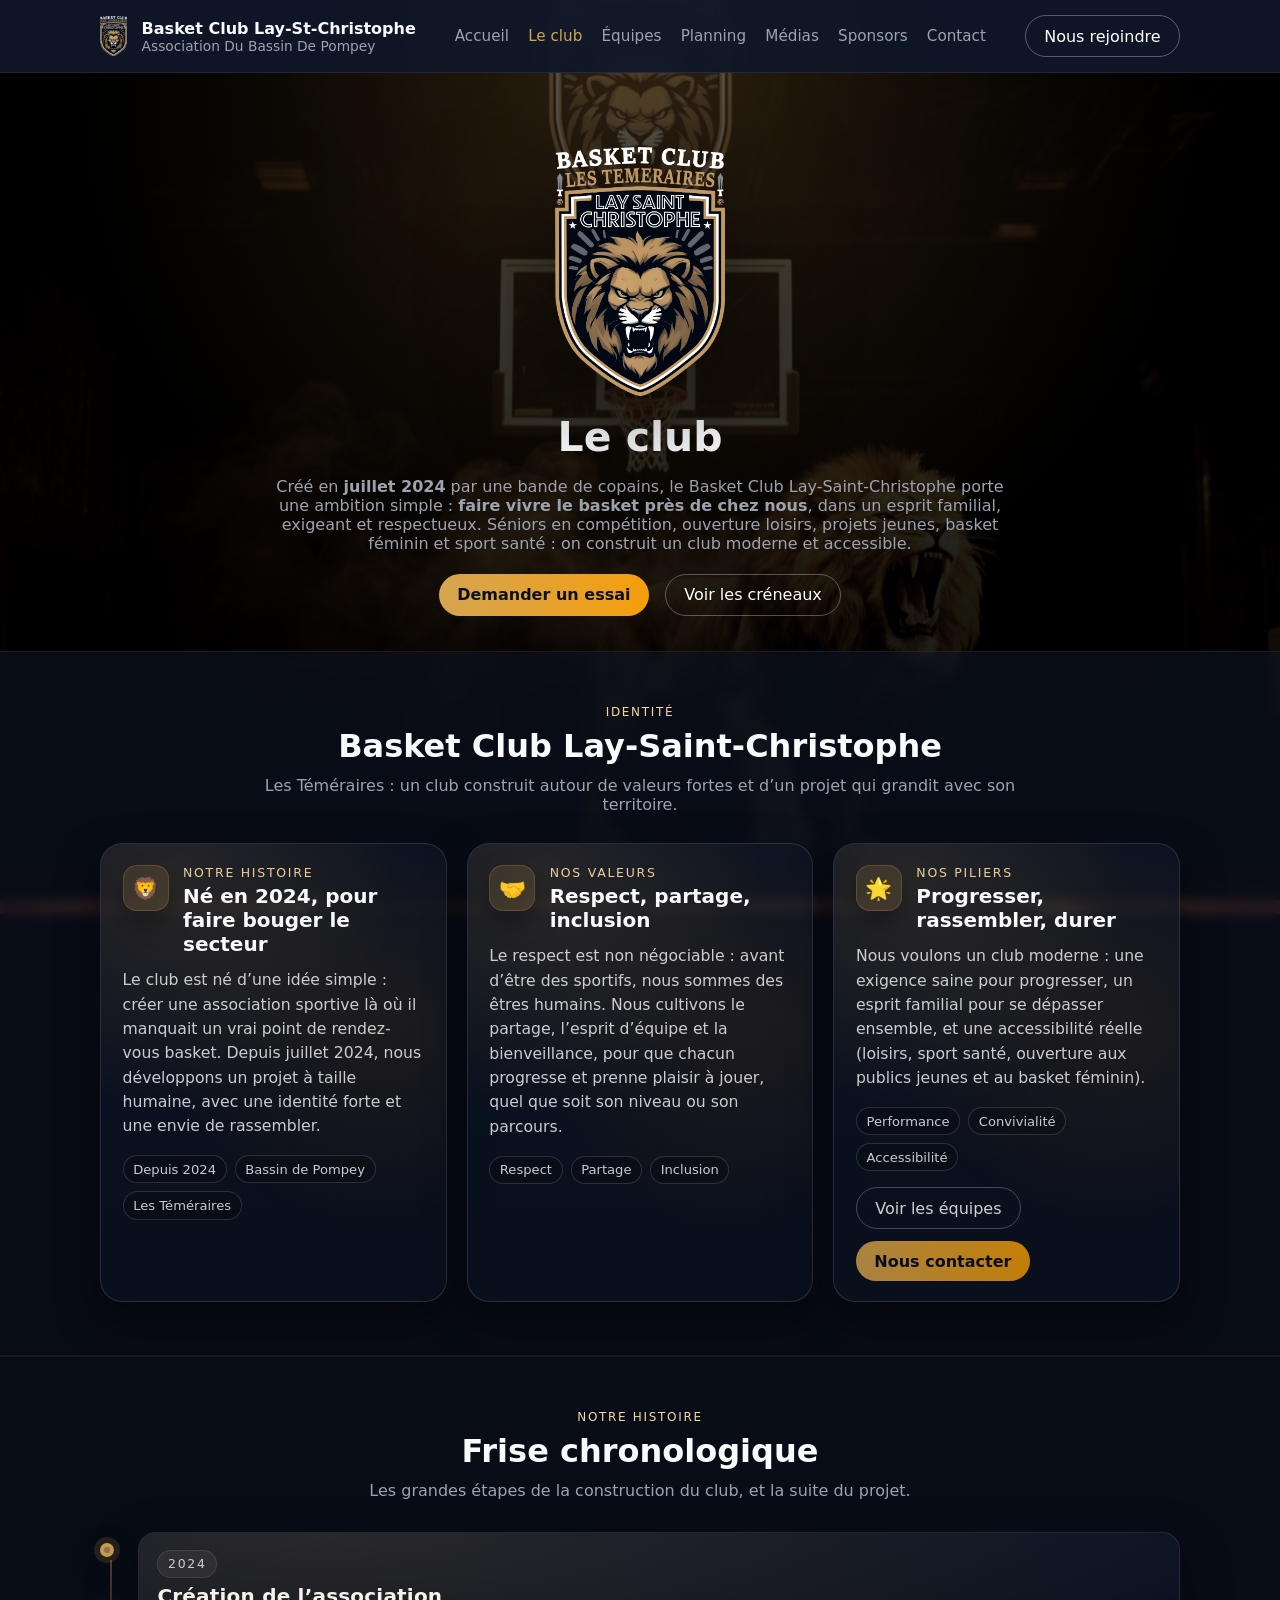
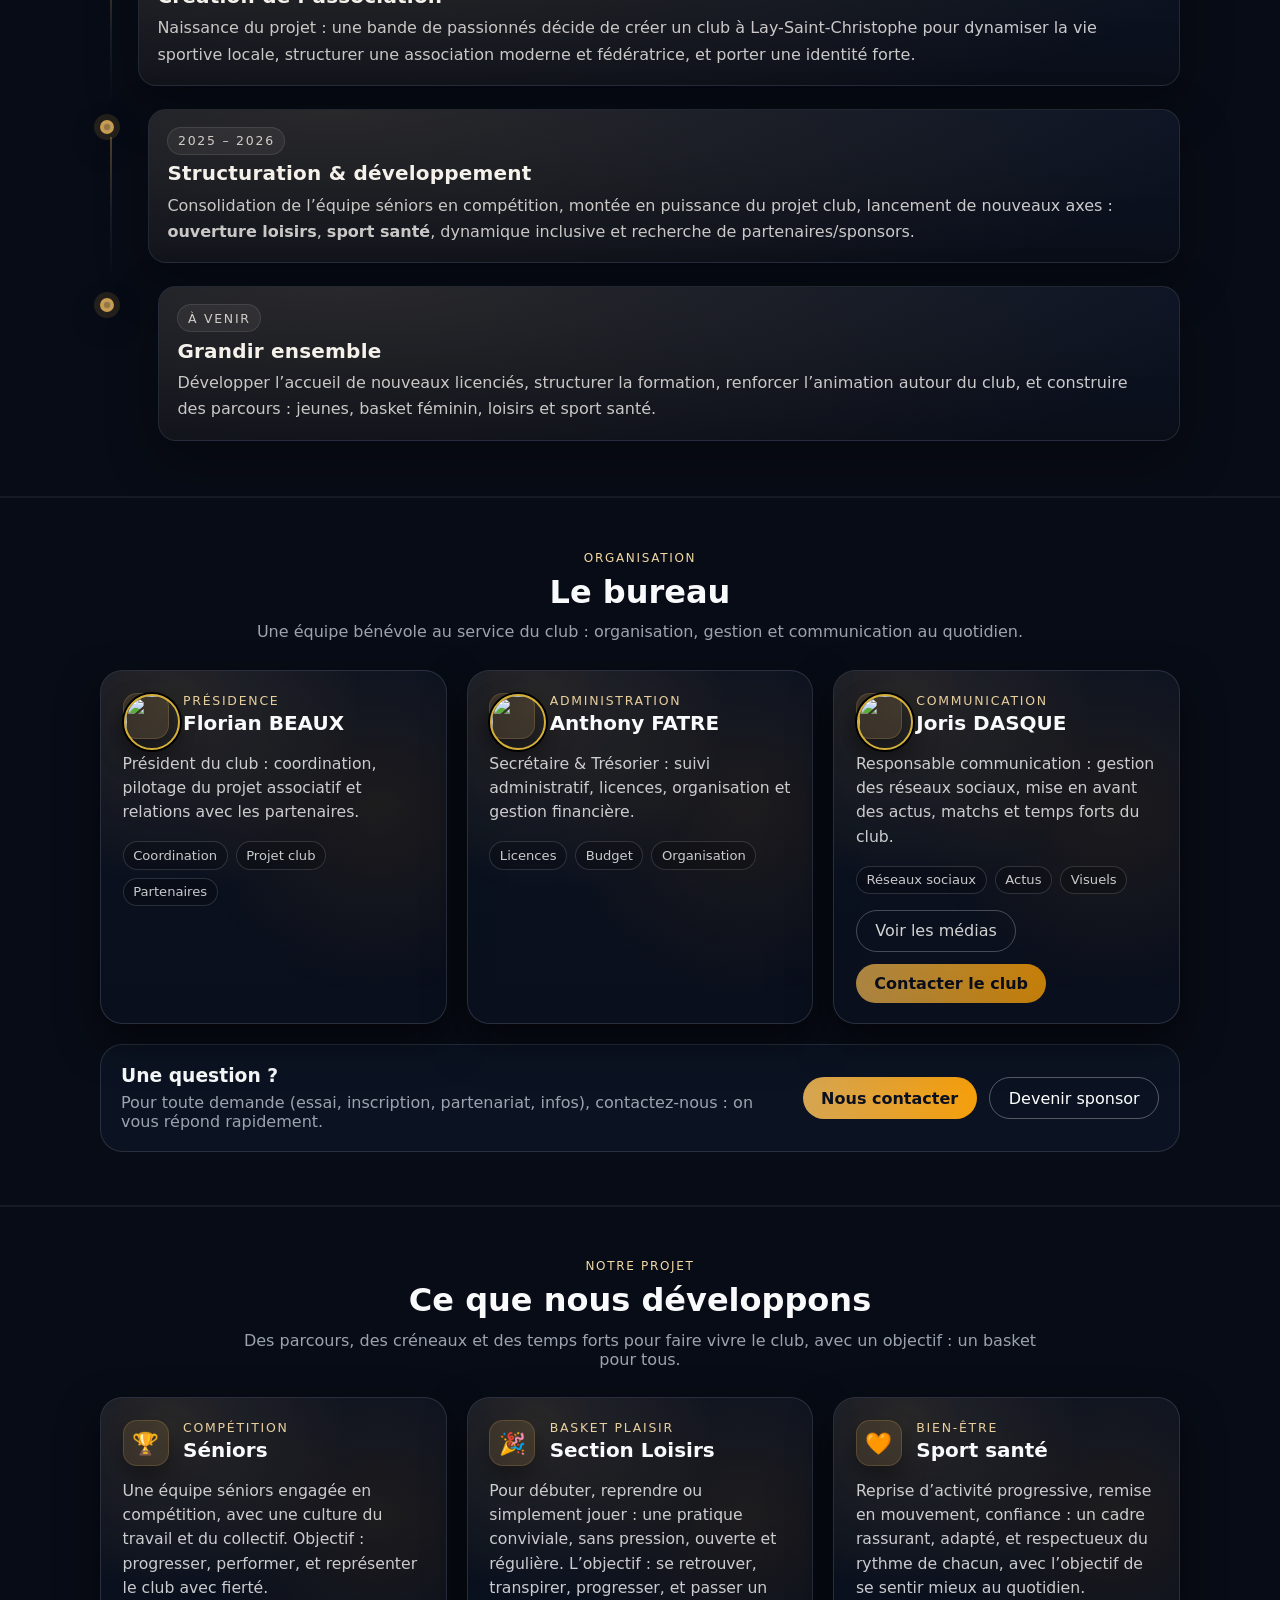
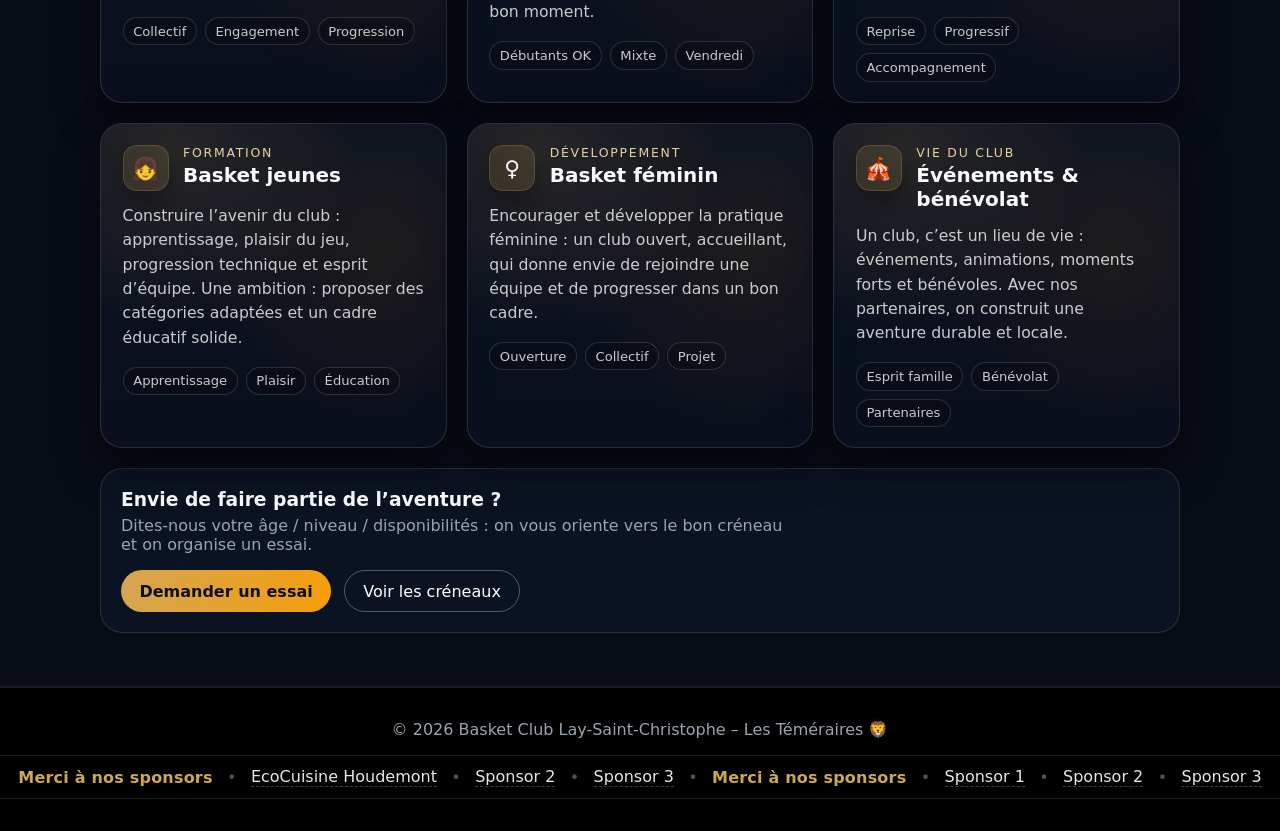
==== commit e8a6b134: "Update club.html" ====
--- a/club.html
+++ b/club.html
@@ -8,10 +8,8 @@
   <meta name="description" content="Découvrez le Basket Club Lay-Saint-Christophe (BCLSC) : histoire, valeurs, frise chronologique et projet associatif (séniors, loisirs, jeunes, basket féminin, sport santé)." />
   <meta name="robots" content="index,follow" />
 
-  <!-- Canonical (à remplacer par ton domaine quand il existe) -->
   <link rel="canonical" href="https://votredomaine.fr/club.html" />
 
-  <!-- Open Graph / Social (à remplacer par ton domaine quand il existe) -->
   <meta property="og:locale" content="fr_FR" />
   <meta property="og:type" content="website" />
   <meta property="og:site_name" content="Basket Club Lay-Saint-Christophe" />
@@ -22,7 +20,6 @@
 
   <meta name="theme-color" content="#0b0b0b" />
 
-  <!-- Données structurées (optionnel, à garder) -->
   <script type="application/ld+json">
   {
     "@context": "https://schema.org",
@@ -81,7 +78,7 @@
 
 <main>
 
-  <!-- HERO CLUB (conserve le design, + logo pour l'identité) -->
+  <!-- HERO CLUB -->
   <section class="hero">
     <div class="container">
 
@@ -108,7 +105,7 @@
     </div>
   </section>
 
-  <!-- IDENTITÉ (style "Nos piliers" : lecture + pro sur mobile) -->
+  <!-- IDENTITÉ -->
   <section class="section panel">
     <div class="container">
       <div class="section-header">
@@ -186,7 +183,7 @@
     </div>
   </section>
 
-  <!-- FRISE CHRONOLOGIQUE (conservée) -->
+  <!-- FRISE CHRONOLOGIQUE -->
   <section class="section panel">
     <div class="container">
       <div class="section-header">
@@ -214,9 +211,8 @@
             <p class="timeline-year">2025 – 2026</p>
             <h3 class="timeline-title">Structuration & développement</h3>
             <p class="timeline-text">
-              Engagement d'une équipe séniors en compétition, montée en puissance du projet club, lancement de nouveaux axes :
-              <strong>ouverture loisirs</strong>, <strong>sport santé</strong>, dynamique inclusive, signature de notre premier sponsor MERCI EcoCuisine Houdemont !
-			  Recherche de nouveaux partenaires/sponsors.
+              Consolidation de l’équipe séniors en compétition, montée en puissance du projet club, lancement de nouveaux axes :
+              <strong>ouverture loisirs</strong>, <strong>sport santé</strong>, dynamique inclusive et recherche de partenaires/sponsors.
             </p>
           </div>
         </div>
@@ -236,12 +232,126 @@
     </div>
   </section>
 
-  <!-- NOTRE PROJET (plus clair + plus "blocs") -->
+  <!-- LE BUREAU (AVEC ANNEAU DORÉ + NOIR) -->
+  <section class="section panel">
+    <div class="container">
+      <div class="section-header">
+        <p class="kicker">Organisation</p>
+        <h2 class="title">Le bureau</h2>
+        <p class="subtitle">
+          Une équipe bénévole au service du club : organisation, gestion et communication au quotidien.
+        </p>
+      </div>
+
+      <div class="feature-grid">
+        <article class="feature-card">
+          <div class="feature-top">
+            <div class="feature-icon" aria-hidden="true">
+              <img
+                src="images/bureau/florian-beaux.jpg"
+                alt=""
+                loading="lazy"
+                width="56"
+                height="56"
+                style="width:56px;height:56px;border-radius:999px;object-fit:cover;display:block;border:2px solid #d4af37;box-shadow:0 0 0 2px #000, 0 10px 28px rgba(0,0,0,.35);"
+              />
+            </div>
+            <div>
+              <p class="feature-kicker">Présidence</p>
+              <h3 class="feature-title">Florian BEAUX</h3>
+            </div>
+          </div>
+          <p class="feature-text">
+            Président du club : coordination, pilotage du projet associatif et relations avec les partenaires.
+          </p>
+          <div class="feature-meta">
+            <span class="feature-chip">Coordination</span>
+            <span class="feature-chip">Projet club</span>
+            <span class="feature-chip">Partenaires</span>
+          </div>
+        </article>
+
+        <article class="feature-card">
+          <div class="feature-top">
+            <div class="feature-icon" aria-hidden="true">
+              <img
+                src="images/bureau/anthony-fatre.jpg"
+                alt=""
+                loading="lazy"
+                width="56"
+                height="56"
+                style="width:56px;height:56px;border-radius:999px;object-fit:cover;display:block;border:2px solid #d4af37;box-shadow:0 0 0 2px #000, 0 10px 28px rgba(0,0,0,.35);"
+              />
+            </div>
+            <div>
+              <p class="feature-kicker">Administration</p>
+              <h3 class="feature-title">Anthony FATRE</h3>
+            </div>
+          </div>
+          <p class="feature-text">
+            Secrétaire & Trésorier : suivi administratif, licences, organisation et gestion financière.
+          </p>
+          <div class="feature-meta">
+            <span class="feature-chip">Licences</span>
+            <span class="feature-chip">Budget</span>
+            <span class="feature-chip">Organisation</span>
+          </div>
+        </article>
+
+        <article class="feature-card">
+          <div class="feature-top">
+            <div class="feature-icon" aria-hidden="true">
+              <img
+                src="images/bureau/joris-dasque.jpg"
+                alt=""
+                loading="lazy"
+                width="56"
+                height="56"
+                style="width:56px;height:56px;border-radius:999px;object-fit:cover;display:block;border:2px solid #d4af37;box-shadow:0 0 0 2px #000, 0 10px 28px rgba(0,0,0,.35);"
+              />
+            </div>
+            <div>
+              <p class="feature-kicker">Communication</p>
+              <h3 class="feature-title">Joris DASQUE</h3>
+            </div>
+          </div>
+          <p class="feature-text">
+            Responsable communication : gestion des réseaux sociaux, mise en avant des actus, matchs et temps forts du club.
+          </p>
+          <div class="feature-meta">
+            <span class="feature-chip">Réseaux sociaux</span>
+            <span class="feature-chip">Actus</span>
+            <span class="feature-chip">Visuels</span>
+          </div>
+
+          <div style="margin-top:1rem;display:flex;gap:.75rem;flex-wrap:wrap;">
+            <a href="medias.html" class="btn-outline">Voir les médias</a>
+            <a href="contact.html" class="btn-primary">Contacter le club</a>
+          </div>
+        </article>
+      </div>
+
+      <div class="cta-wide" style="margin-top:1.25rem;">
+        <div class="cta-wide-left">
+          <h3 style="margin:0 0 .4rem;">Une question ?</h3>
+          <p style="margin:0;color:var(--muted);max-width:65ch;">
+            Pour toute demande (essai, inscription, partenariat, infos), contactez-nous : on vous répond rapidement.
+          </p>
+        </div>
+        <div class="cta-wide-right">
+          <a href="contact.html" class="btn-primary">Nous contacter</a>
+          <a href="sponsors.html" class="btn-outline">Devenir sponsor</a>
+        </div>
+      </div>
+    </div>
+  </section>
+
+  <!-- NOTRE PROJET -->
   <section class="section panel">
     <div class="container">
       <div class="section-header">
         <p class="kicker">Notre projet</p>
-        <h2 class="title">Ce que nous souhaitons développer</h2>
+        <h2 class="title">Ce que nous développons</h2>
         <p class="subtitle">
           Des parcours, des créneaux et des temps forts pour faire vivre le club, avec un objectif : un basket pour tous.
         </p>
@@ -385,29 +495,26 @@
     © <span id="year"></span> Basket Club Lay-Saint-Christophe – Les Téméraires 🦁
   </div>
   <div class="footer-ticker" aria-label="Sponsors">
-  <div class="footer-ticker-track">
-    <span class="footer-thanks">Merci à nos sponsors</span>
-    <span class="footer-sep">•</span>
-
-    <!-- Remplace/ajoute tes sponsors -->
-    <a class="footer-sponsor" href="#" target="_blank" rel="noopener">EcoCuisine Houdemont</a>
-    <span class="footer-sep">•</span>
-    <a class="footer-sponsor" href="#" target="_blank" rel="noopener">Sponsor 2</a>
-    <span class="footer-sep">•</span>
-    <a class="footer-sponsor" href="#" target="_blank" rel="noopener">Sponsor 3</a>
-    <span class="footer-sep">•</span>
-
-    <!-- Duplique le contenu (simple) pour un défilement fluide si tu veux -->
-    <span class="footer-thanks">Merci à nos sponsors</span>
-    <span class="footer-sep">•</span>
-    <a class="footer-sponsor" href="#" target="_blank" rel="noopener">Sponsor 1</a>
-    <span class="footer-sep">•</span>
-    <a class="footer-sponsor" href="#" target="_blank" rel="noopener">Sponsor 2</a>
-    <span class="footer-sep">•</span>
-    <a class="footer-sponsor" href="#" target="_blank" rel="noopener">Sponsor 3</a>
+    <div class="footer-ticker-track">
+      <span class="footer-thanks">Merci à nos sponsors</span>
+      <span class="footer-sep">•</span>
+
+      <a class="footer-sponsor" href="#" target="_blank" rel="noopener">EcoCuisine Houdemont</a>
+      <span class="footer-sep">•</span>
+      <a class="footer-sponsor" href="#" target="_blank" rel="noopener">Sponsor 2</a>
+      <span class="footer-sep">•</span>
+      <a class="footer-sponsor" href="#" target="_blank" rel="noopener">Sponsor 3</a>
+      <span class="footer-sep">•</span>
+
+      <span class="footer-thanks">Merci à nos sponsors</span>
+      <span class="footer-sep">•</span>
+      <a class="footer-sponsor" href="#" target="_blank" rel="noopener">Sponsor 1</a>
+      <span class="footer-sep">•</span>
+      <a class="footer-sponsor" href="#" target="_blank" rel="noopener">Sponsor 2</a>
+      <span class="footer-sep">•</span>
+      <a class="footer-sponsor" href="#" target="_blank" rel="noopener">Sponsor 3</a>
+    </div>
   </div>
-</div>
-
 </footer>
 
 </body>
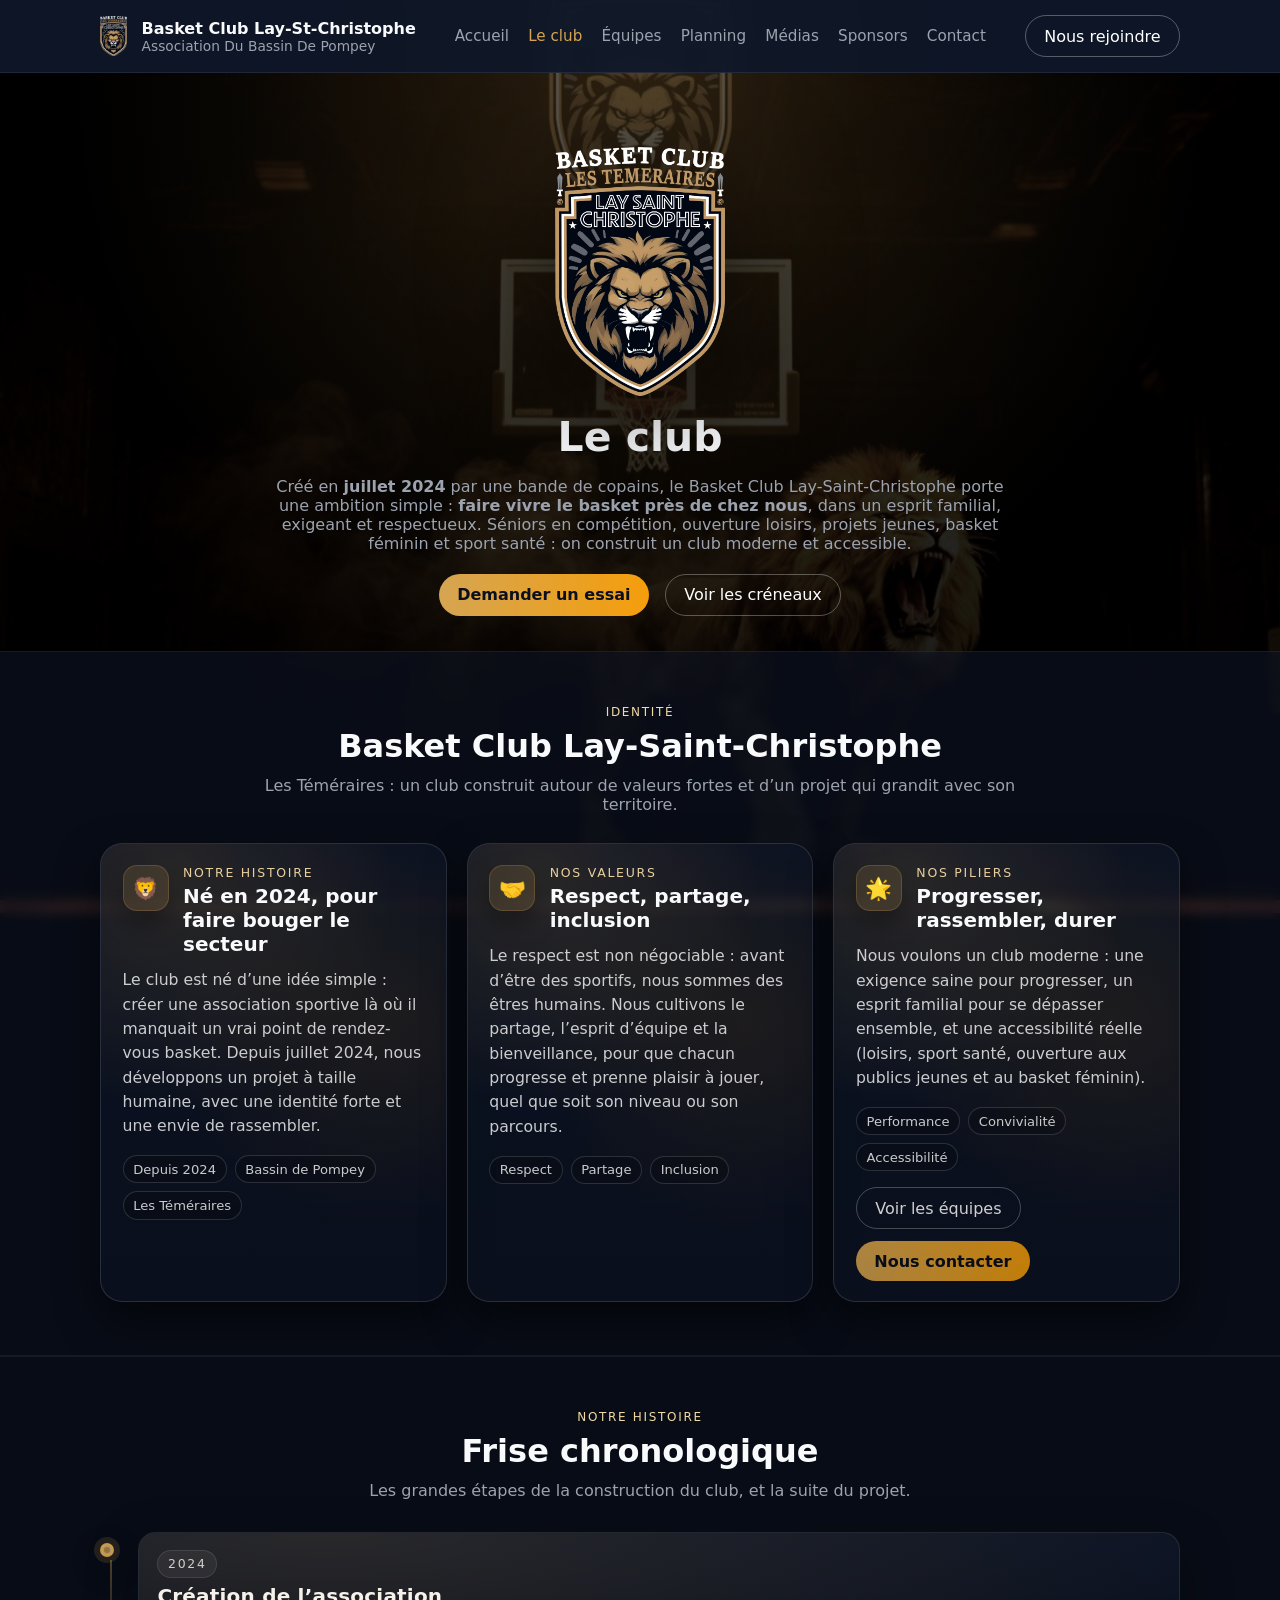
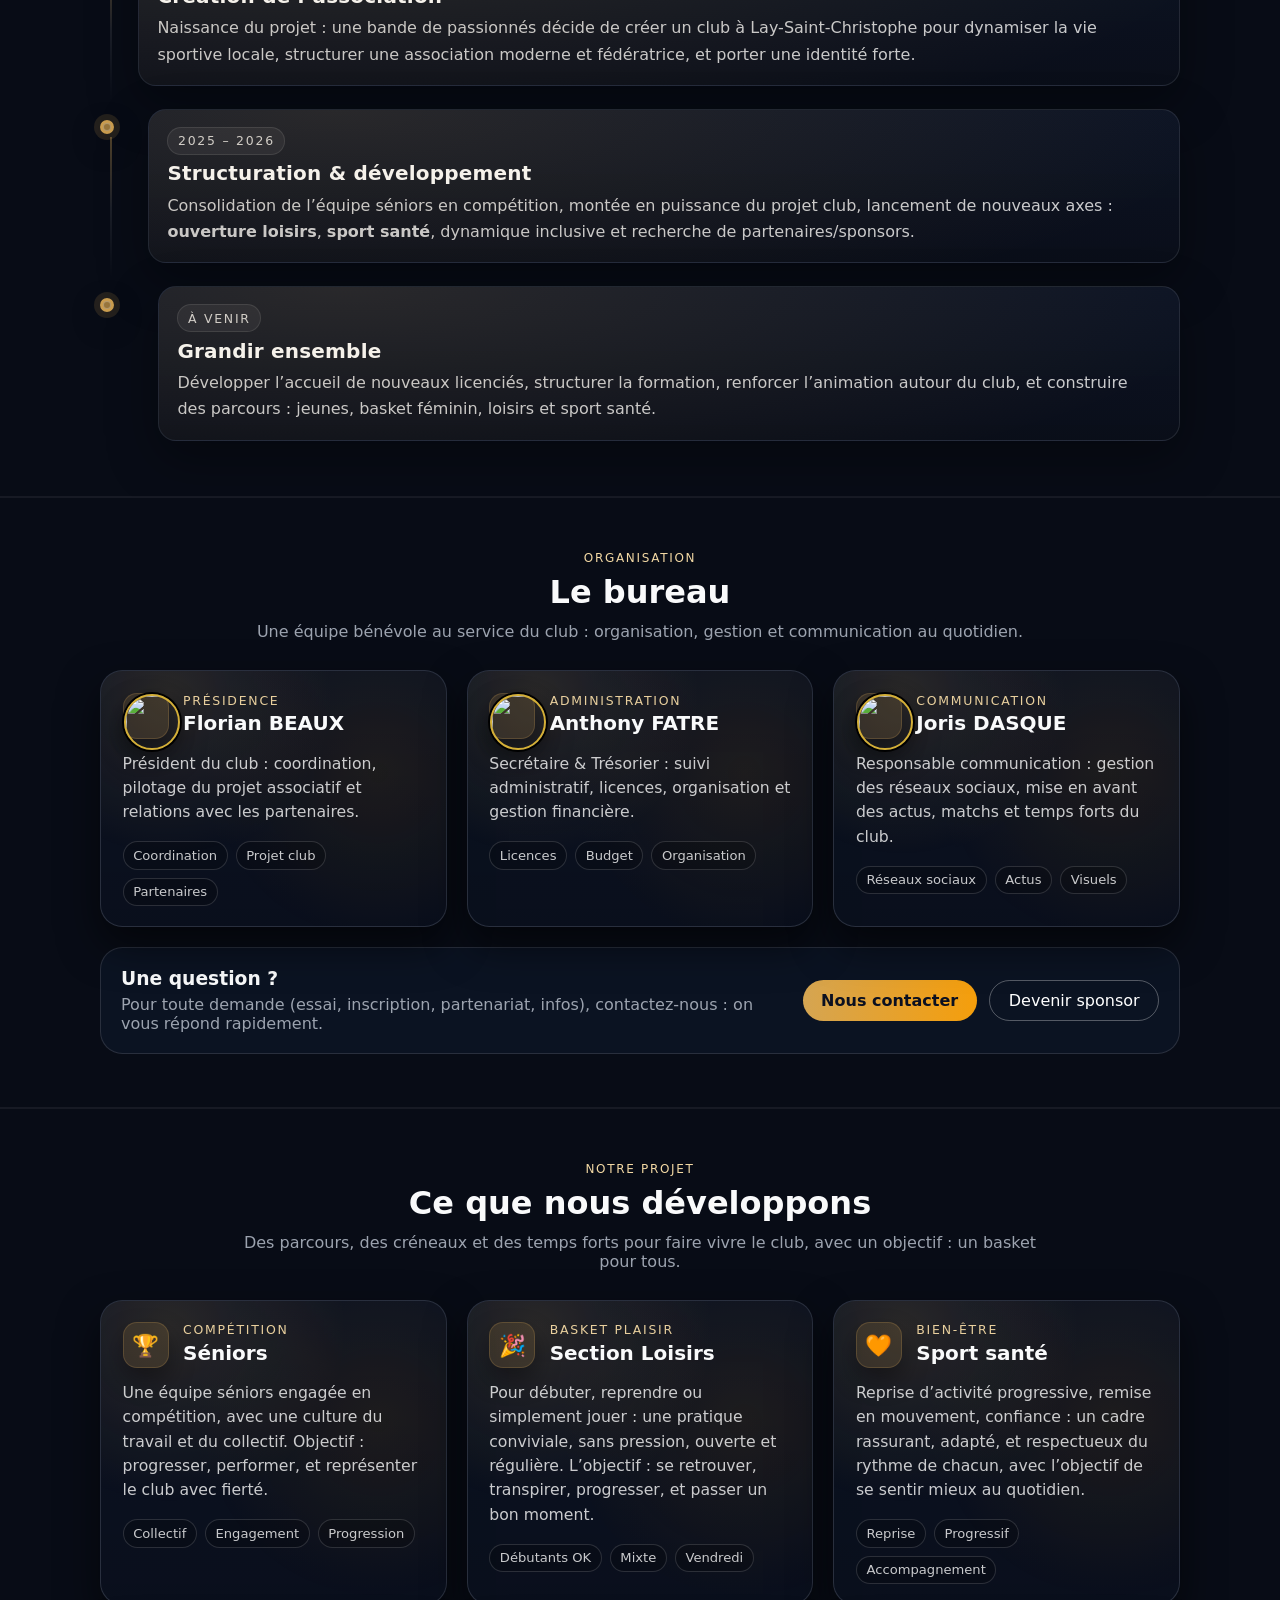
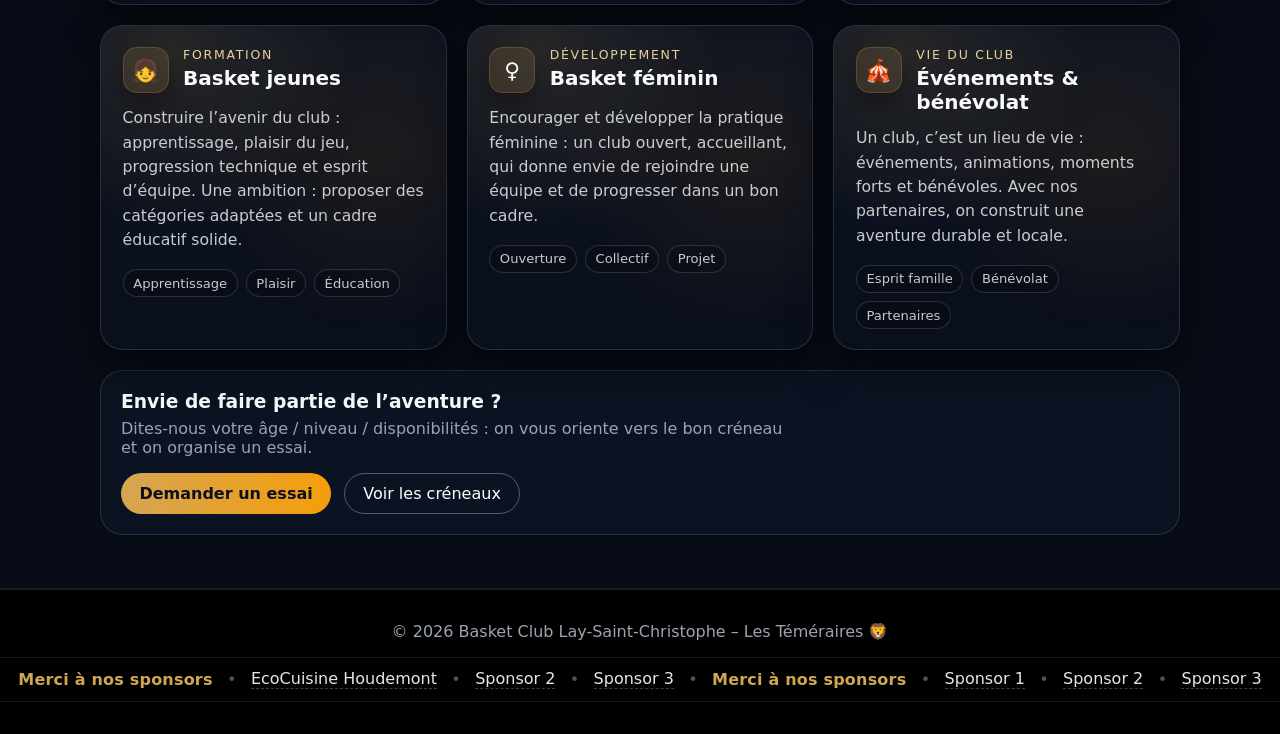
==== commit cf3b32ff: "Update club.html" ====
--- a/club.html
+++ b/club.html
@@ -323,11 +323,6 @@
             <span class="feature-chip">Actus</span>
             <span class="feature-chip">Visuels</span>
           </div>
-
-          <div style="margin-top:1rem;display:flex;gap:.75rem;flex-wrap:wrap;">
-            <a href="medias.html" class="btn-outline">Voir les médias</a>
-            <a href="contact.html" class="btn-primary">Contacter le club</a>
-          </div>
         </article>
       </div>
 
@@ -519,3 +514,4 @@
 
 </body>
 </html>
+
